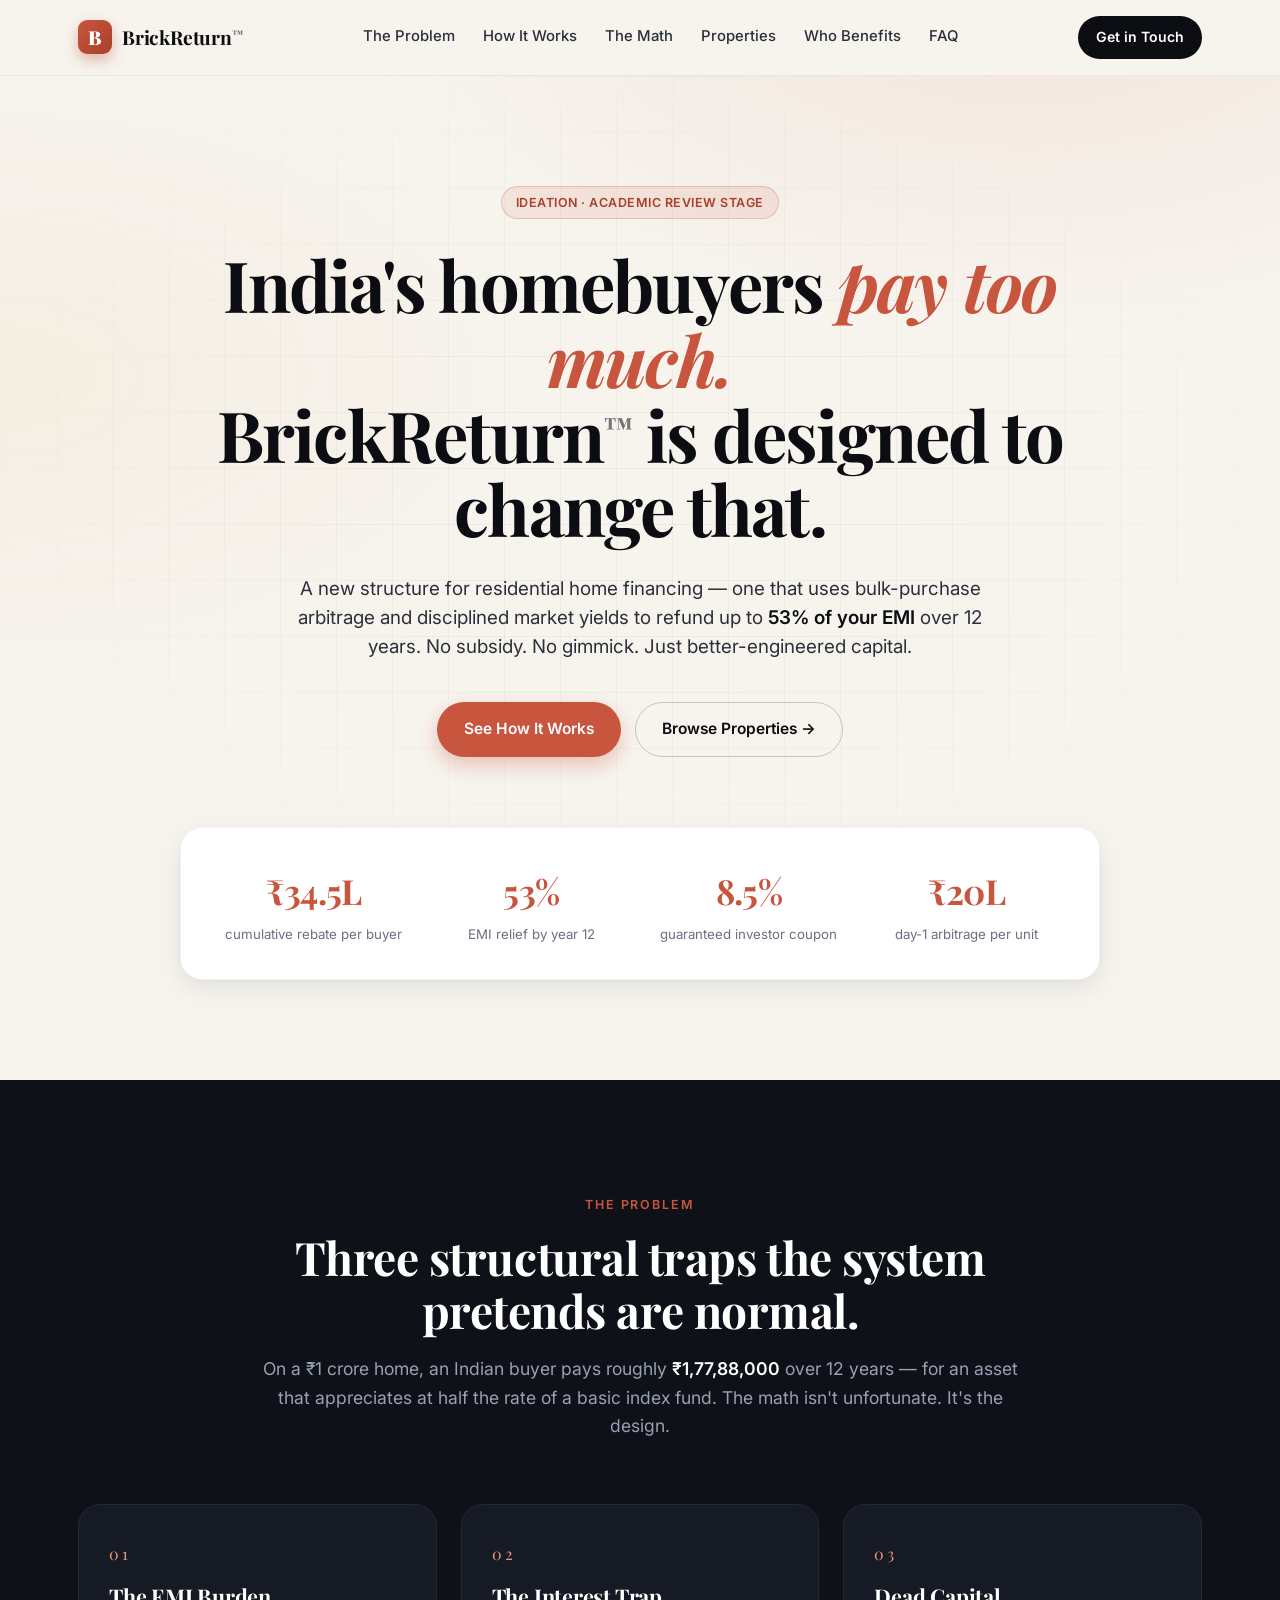
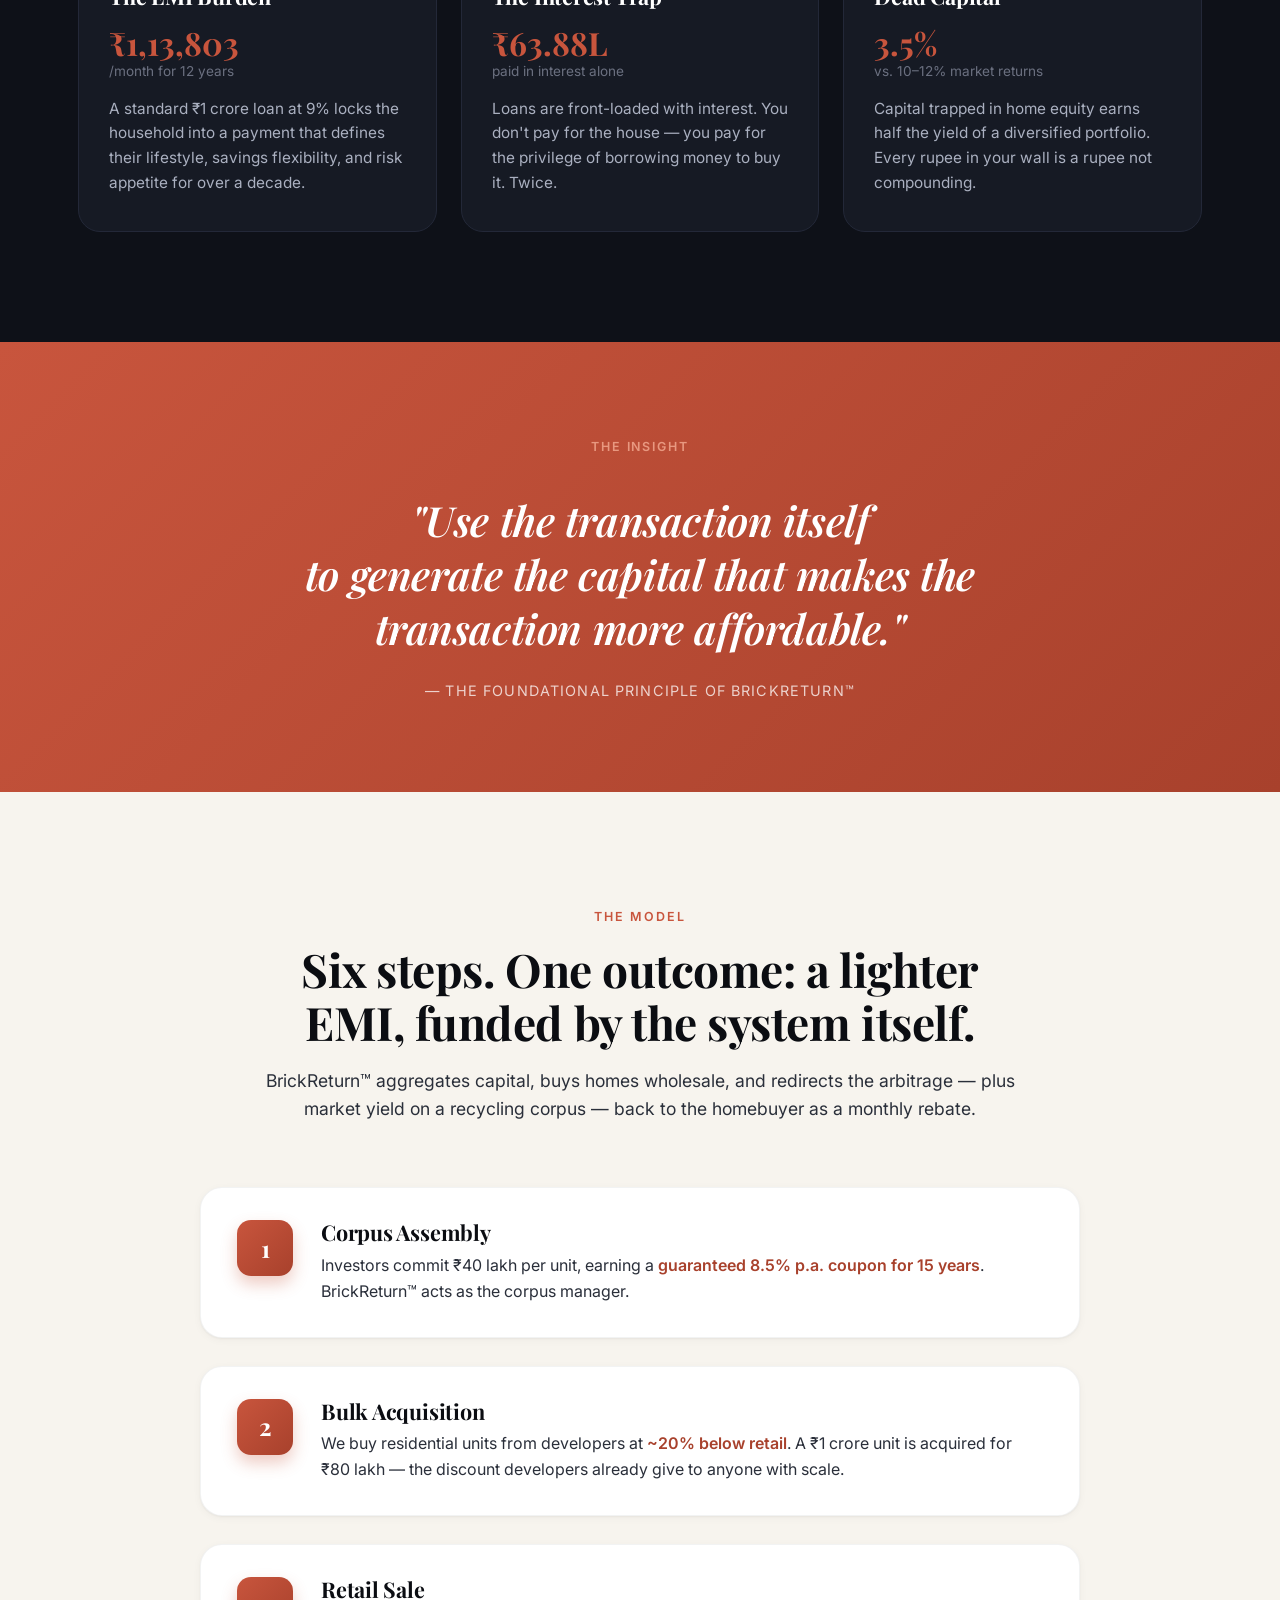
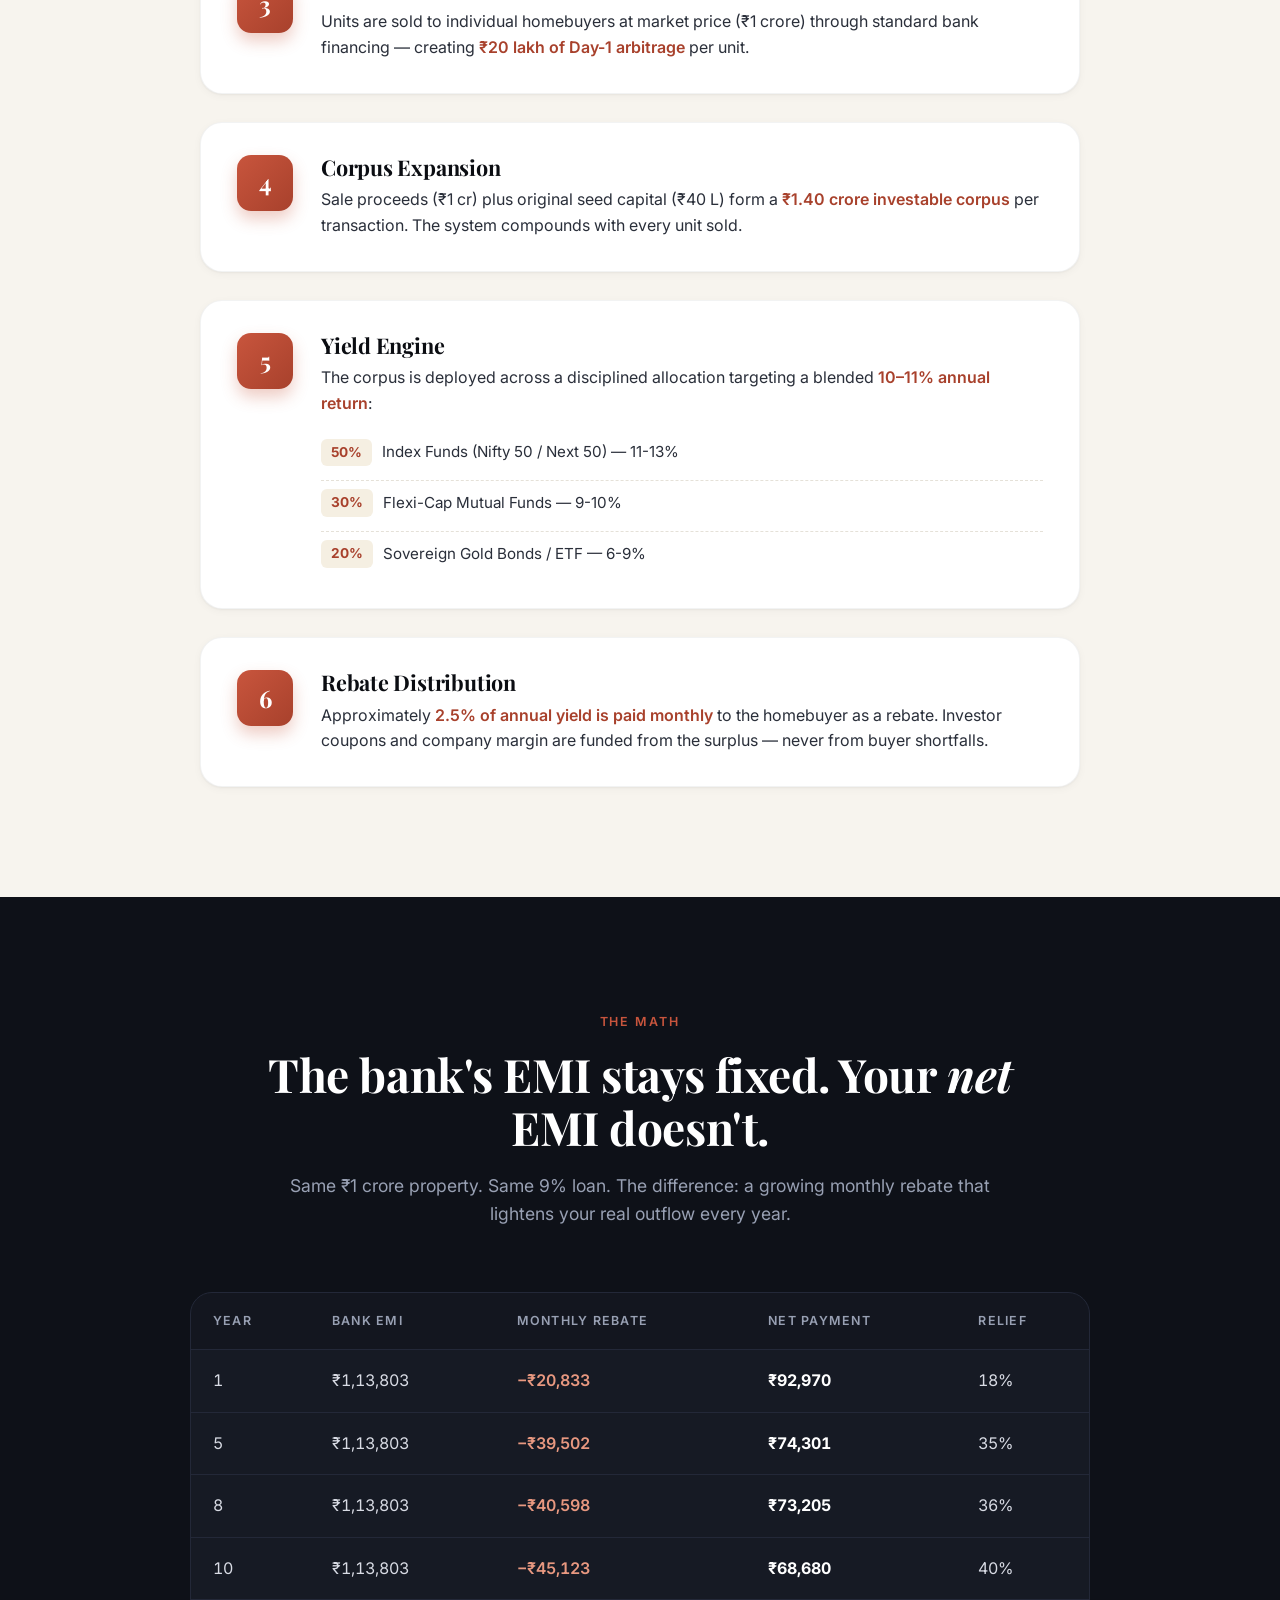
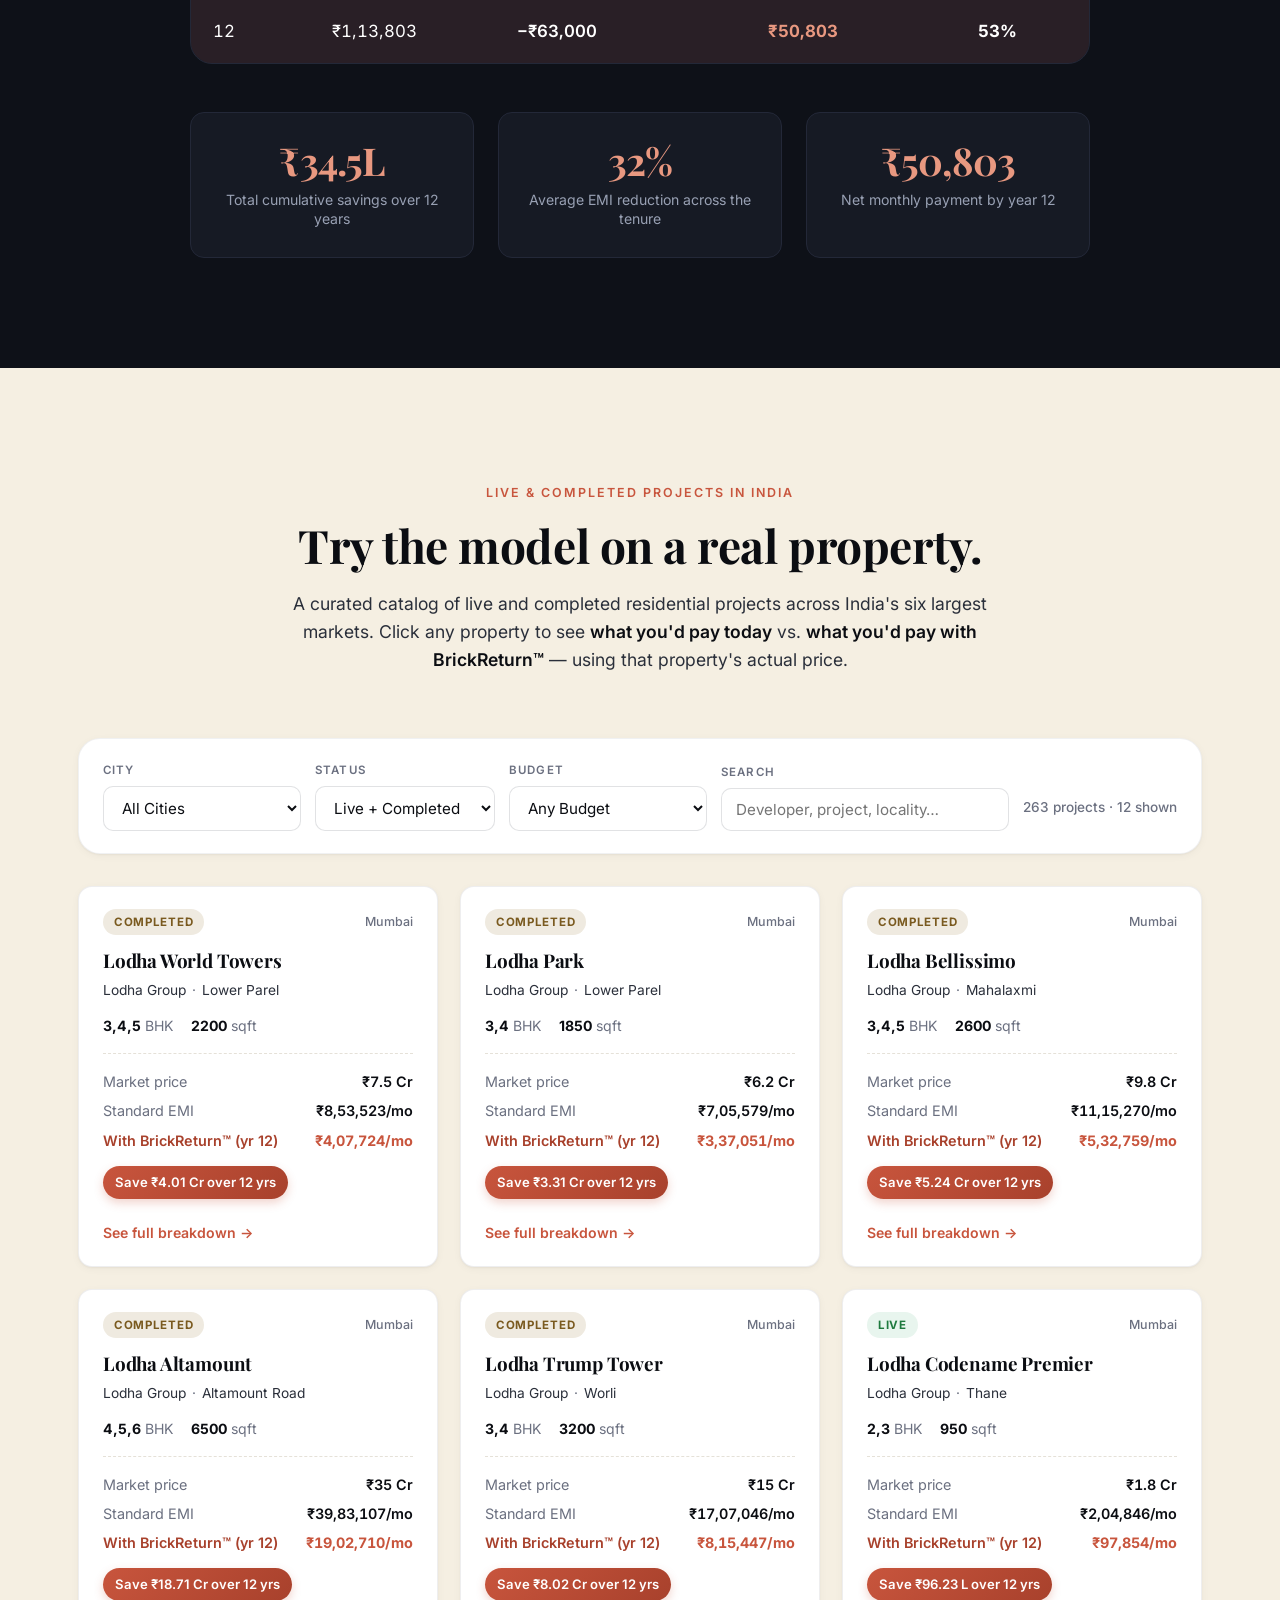
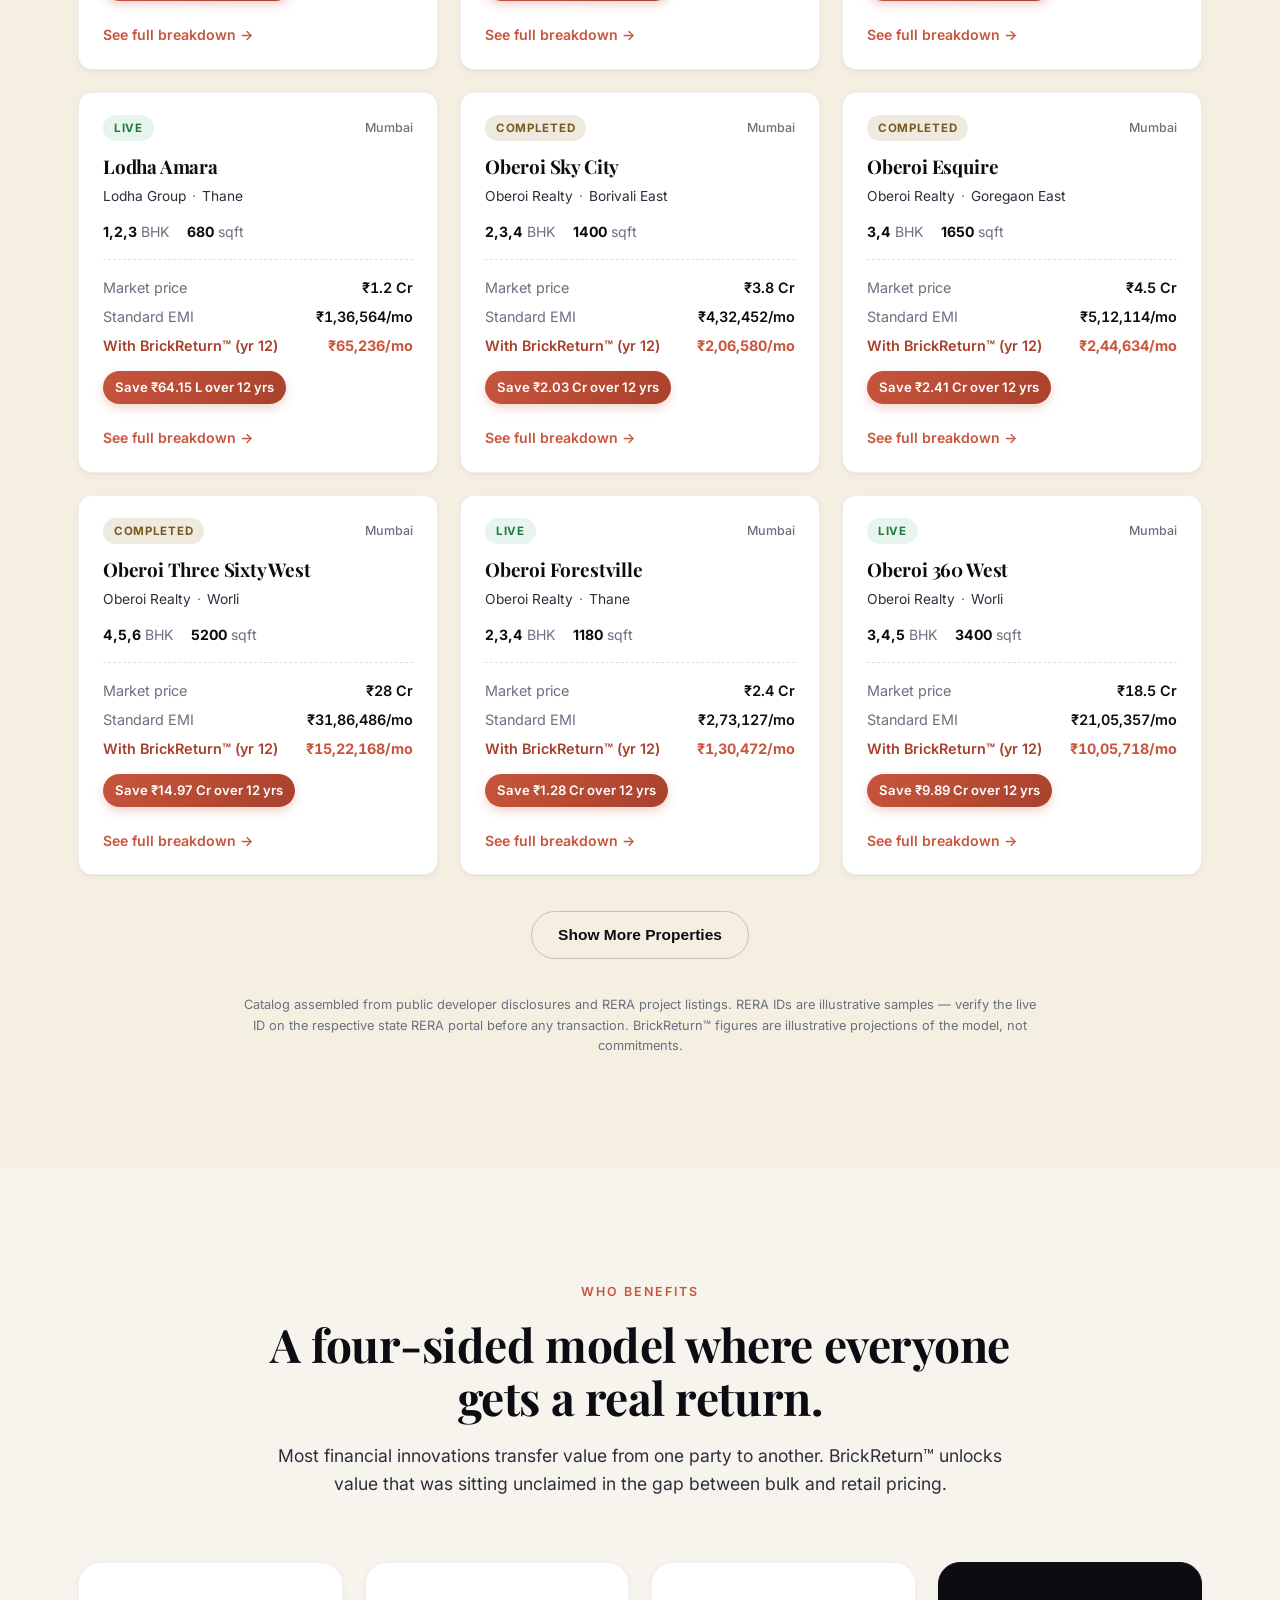
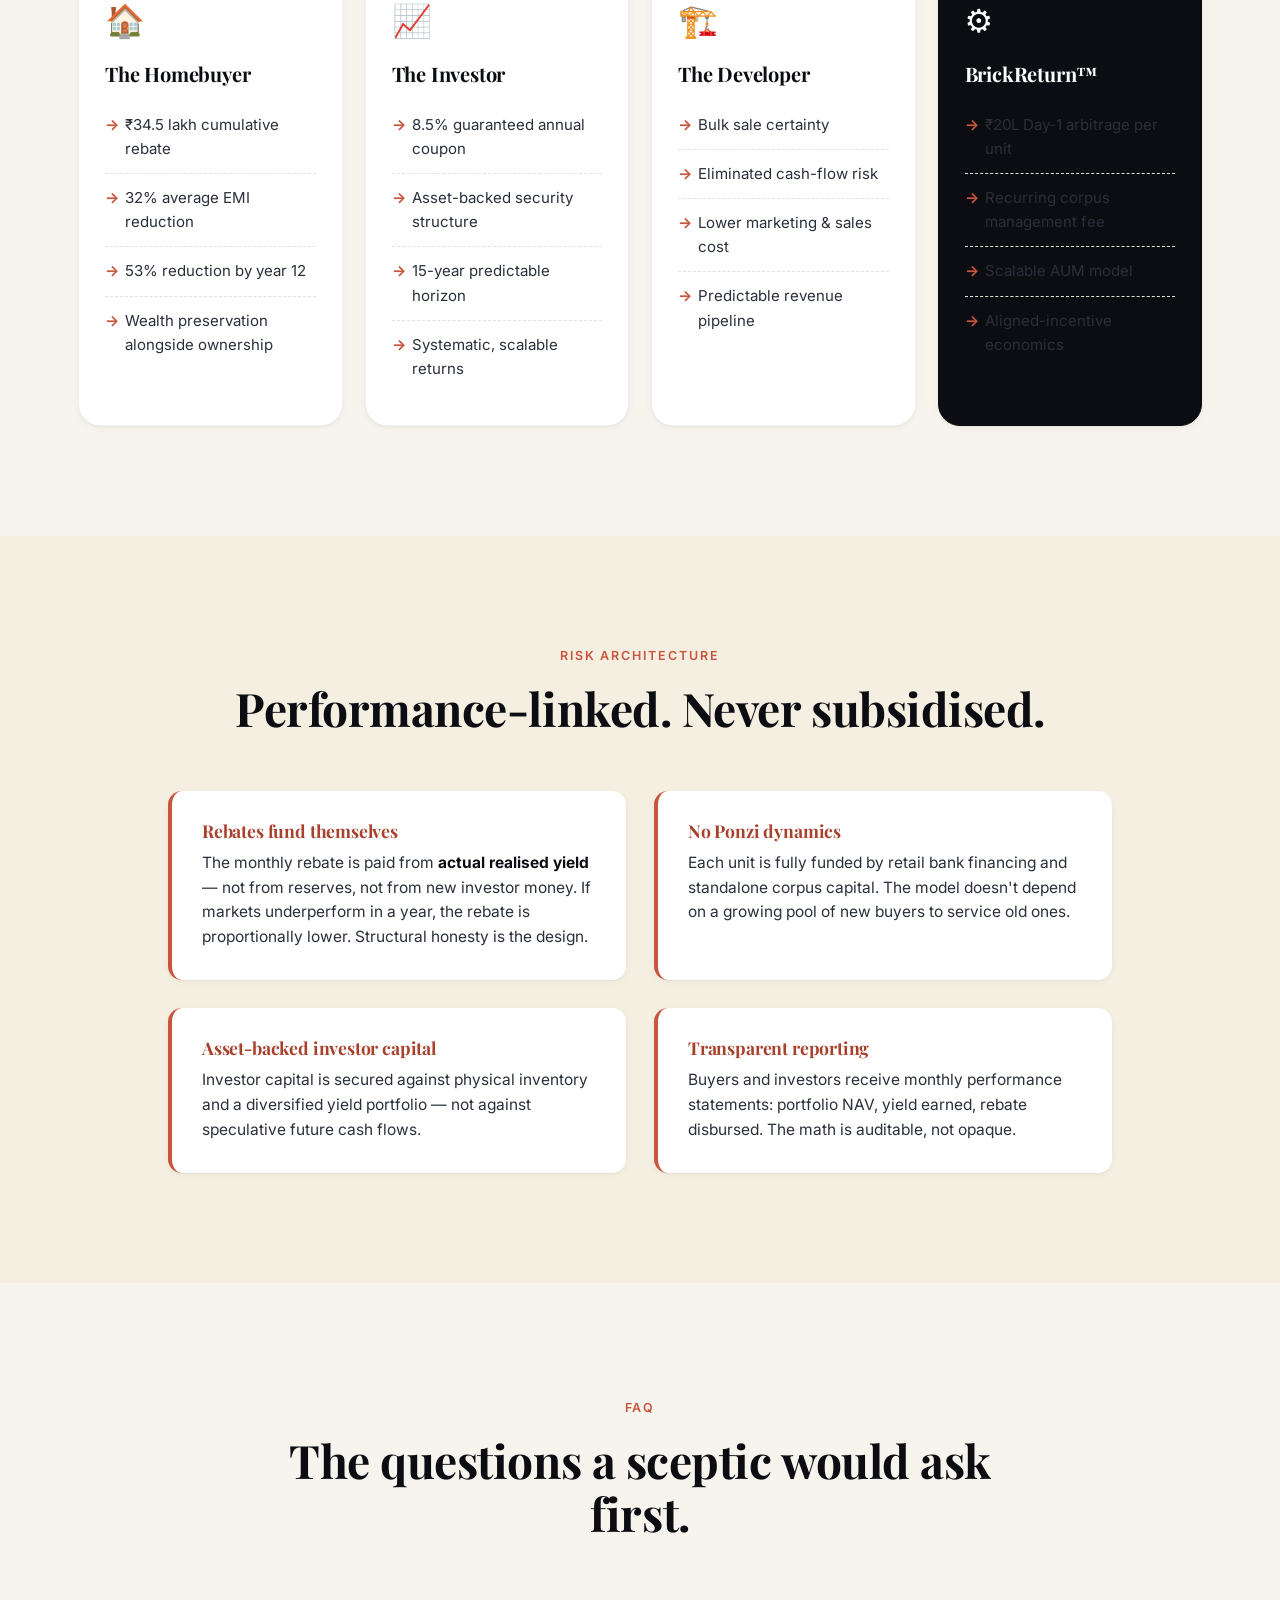
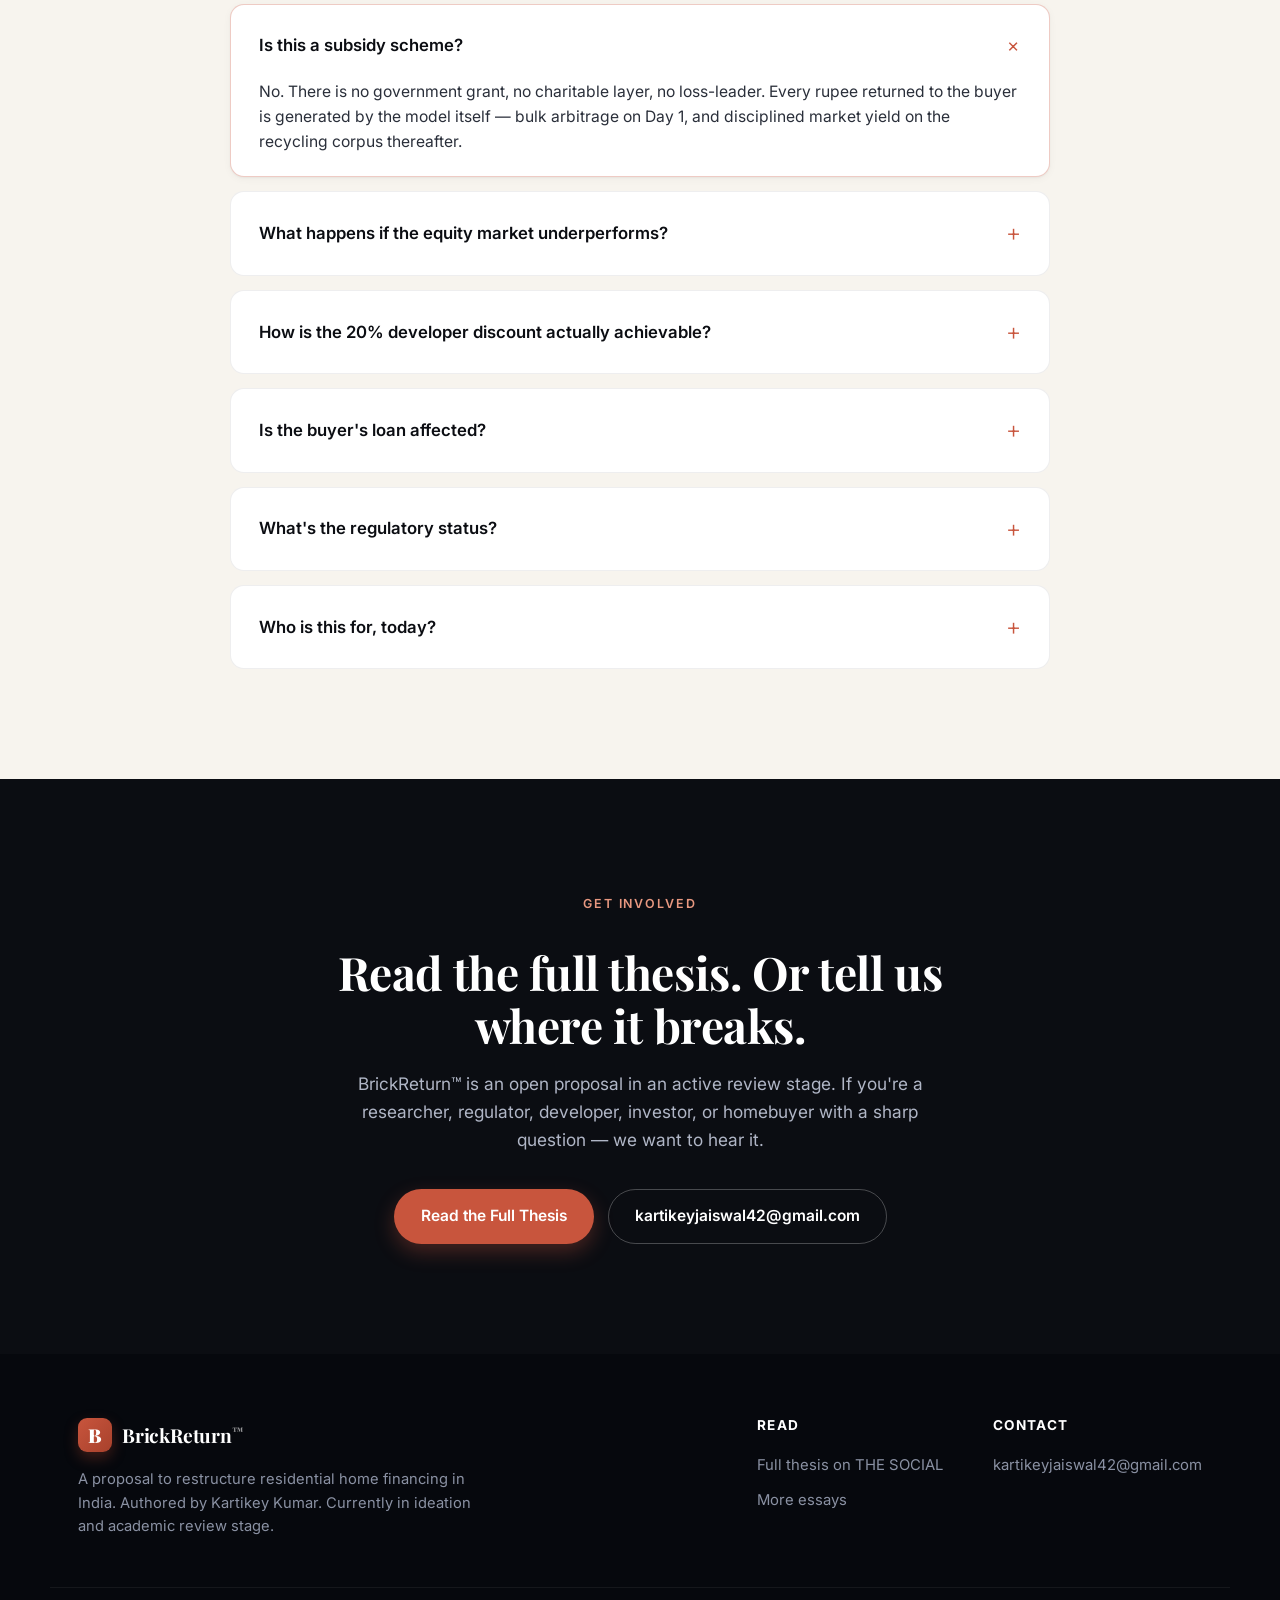
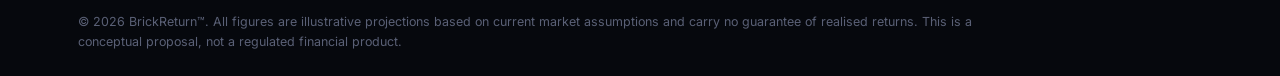
==== index.html @ 29ba5654 "Initial commit" ====
<!DOCTYPE html>
<html lang="en">
<head>
<meta charset="UTF-8" />
<meta name="viewport" content="width=device-width, initial-scale=1.0" />
<title>BrickReturn™ — India's Homebuyers Pay Too Much. We're Changing That.</title>
<meta name="description" content="BrickReturn™ uses bulk-purchase arbitrage and market-yield rebates to cut homebuyer EMIs by up to 53% over 12 years — without subsidies." />
<link rel="preconnect" href="https://fonts.googleapis.com" />
<link rel="preconnect" href="https://fonts.gstatic.com" crossorigin />
<link href="https://fonts.googleapis.com/css2?family=Playfair+Display:wght@500;600;700;900&family=Inter:wght@300;400;500;600;700&display=swap" rel="stylesheet" />
<link rel="stylesheet" href="style.css" />
</head>
<body>

<!-- ============ NAV ============ -->
<header class="nav">
  <div class="nav-inner">
    <a href="#top" class="logo">
      <span class="logo-mark">B</span>
      <span class="logo-text">BrickReturn<sup>™</sup></span>
    </a>
    <nav class="nav-links">
      <a href="#problem">The Problem</a>
      <a href="how-it-works.html">How It Works</a>
      <a href="#math">The Math</a>
      <a href="#properties">Properties</a>
      <a href="#stakeholders">Who Benefits</a>
      <a href="#faq">FAQ</a>
    </nav>
    <a href="#contact" class="nav-cta">Get in Touch</a>
  </div>
</header>

<!-- ============ HERO ============ -->
<section id="top" class="hero">
  <div class="hero-bg-grid"></div>
  <div class="container hero-inner">
    <div class="badge">Ideation &middot; Academic Review Stage</div>
    <h1 class="hero-title">
      India's homebuyers <span class="accent">pay too much.</span><br />
      BrickReturn<sup>™</sup> is designed to change that.
    </h1>
    <p class="hero-sub">
      A new structure for residential home financing — one that uses bulk-purchase arbitrage and disciplined market yields to refund up to <strong>53% of your EMI</strong> over 12 years. No subsidy. No gimmick. Just better-engineered capital.
    </p>
    <div class="hero-cta-row">
      <a href="#model" class="btn btn-primary">See How It Works</a>
      <a href="#properties" class="btn btn-ghost">Browse Properties →</a>
    </div>

    <div class="hero-stats">
      <div class="stat">
        <div class="stat-num">₹34.5L</div>
        <div class="stat-label">cumulative rebate per buyer</div>
      </div>
      <div class="stat">
        <div class="stat-num">53%</div>
        <div class="stat-label">EMI relief by year 12</div>
      </div>
      <div class="stat">
        <div class="stat-num">8.5%</div>
        <div class="stat-label">guaranteed investor coupon</div>
      </div>
      <div class="stat">
        <div class="stat-num">₹20L</div>
        <div class="stat-label">day-1 arbitrage per unit</div>
      </div>
    </div>
  </div>
</section>

<!-- ============ PROBLEM ============ -->
<section id="problem" class="section section-dark">
  <div class="container">
    <div class="section-head">
      <span class="eyebrow">The Problem</span>
      <h2>Three structural traps the system pretends are normal.</h2>
      <p class="section-lede">On a ₹1 crore home, an Indian buyer pays roughly <strong>₹1,77,88,000</strong> over 12 years — for an asset that appreciates at half the rate of a basic index fund. The math isn't unfortunate. It's the design.</p>
    </div>

    <div class="problem-grid">
      <article class="problem-card">
        <div class="problem-num">01</div>
        <h3>The EMI Burden</h3>
        <p class="problem-stat">₹1,13,803<span>/month for 12 years</span></p>
        <p>A standard ₹1 crore loan at 9% locks the household into a payment that defines their lifestyle, savings flexibility, and risk appetite for over a decade.</p>
      </article>

      <article class="problem-card">
        <div class="problem-num">02</div>
        <h3>The Interest Trap</h3>
        <p class="problem-stat">₹63.88L<span>paid in interest alone</span></p>
        <p>Loans are front-loaded with interest. You don't pay for the house — you pay for the privilege of borrowing money to buy it. Twice.</p>
      </article>

      <article class="problem-card">
        <div class="problem-num">03</div>
        <h3>Dead Capital</h3>
        <p class="problem-stat">3.5%<span>vs. 10–12% market returns</span></p>
        <p>Capital trapped in home equity earns half the yield of a diversified portfolio. Every rupee in your wall is a rupee not compounding.</p>
      </article>
    </div>
  </div>
</section>

<!-- ============ THE INSIGHT ============ -->
<section class="section section-insight">
  <div class="container insight-inner">
    <span class="eyebrow eyebrow-light">The Insight</span>
    <h2 class="insight-quote">
      "Use the transaction itself <br/>to generate the capital that makes the transaction more affordable."
    </h2>
    <p class="insight-attribution">— The foundational principle of BrickReturn™</p>
  </div>
</section>

<!-- ============ MODEL ============ -->
<section id="model" class="section">
  <div class="container">
    <div class="section-head">
      <span class="eyebrow">The Model</span>
      <h2>Six steps. One outcome: a lighter EMI, funded by the system itself.</h2>
      <p class="section-lede">BrickReturn™ aggregates capital, buys homes wholesale, and redirects the arbitrage — plus market yield on a recycling corpus — back to the homebuyer as a monthly rebate.</p>
    </div>

    <ol class="steps">
      <li class="step">
        <div class="step-num">1</div>
        <div class="step-body">
          <h3>Corpus Assembly</h3>
          <p>Investors commit ₹40 lakh per unit, earning a <strong>guaranteed 8.5% p.a. coupon for 15 years</strong>. BrickReturn™ acts as the corpus manager.</p>
        </div>
      </li>
      <li class="step">
        <div class="step-num">2</div>
        <div class="step-body">
          <h3>Bulk Acquisition</h3>
          <p>We buy residential units from developers at <strong>~20% below retail</strong>. A ₹1 crore unit is acquired for ₹80 lakh — the discount developers already give to anyone with scale.</p>
        </div>
      </li>
      <li class="step">
        <div class="step-num">3</div>
        <div class="step-body">
          <h3>Retail Sale</h3>
          <p>Units are sold to individual homebuyers at market price (₹1 crore) through standard bank financing — creating <strong>₹20 lakh of Day-1 arbitrage</strong> per unit.</p>
        </div>
      </li>
      <li class="step">
        <div class="step-num">4</div>
        <div class="step-body">
          <h3>Corpus Expansion</h3>
          <p>Sale proceeds (₹1 cr) plus original seed capital (₹40 L) form a <strong>₹1.40 crore investable corpus</strong> per transaction. The system compounds with every unit sold.</p>
        </div>
      </li>
      <li class="step">
        <div class="step-num">5</div>
        <div class="step-body">
          <h3>Yield Engine</h3>
          <p>The corpus is deployed across a disciplined allocation targeting a blended <strong>10–11% annual return</strong>:</p>
          <ul class="allocation-list">
            <li><span>50%</span> Index Funds (Nifty 50 / Next 50) — 11-13%</li>
            <li><span>30%</span> Flexi-Cap Mutual Funds — 9-10%</li>
            <li><span>20%</span> Sovereign Gold Bonds / ETF — 6-9%</li>
          </ul>
        </div>
      </li>
      <li class="step">
        <div class="step-num">6</div>
        <div class="step-body">
          <h3>Rebate Distribution</h3>
          <p>Approximately <strong>2.5% of annual yield is paid monthly</strong> to the homebuyer as a rebate. Investor coupons and company margin are funded from the surplus — never from buyer shortfalls.</p>
        </div>
      </li>
    </ol>
  </div>
</section>

<!-- ============ MATH / EMI TABLE ============ -->
<section id="math" class="section section-dark">
  <div class="container">
    <div class="section-head">
      <span class="eyebrow">The Math</span>
      <h2>The bank's EMI stays fixed. Your <em>net</em> EMI doesn't.</h2>
      <p class="section-lede">Same ₹1 crore property. Same 9% loan. The difference: a growing monthly rebate that lightens your real outflow every year.</p>
    </div>

    <div class="emi-table-wrap">
      <table class="emi-table">
        <thead>
          <tr>
            <th>Year</th>
            <th>Bank EMI</th>
            <th>Monthly Rebate</th>
            <th>Net Payment</th>
            <th>Relief</th>
          </tr>
        </thead>
        <tbody>
          <tr><td>1</td><td>₹1,13,803</td><td class="rebate">−₹20,833</td><td class="net">₹92,970</td><td>18%</td></tr>
          <tr><td>5</td><td>₹1,13,803</td><td class="rebate">−₹39,502</td><td class="net">₹74,301</td><td>35%</td></tr>
          <tr><td>8</td><td>₹1,13,803</td><td class="rebate">−₹40,598</td><td class="net">₹73,205</td><td>36%</td></tr>
          <tr><td>10</td><td>₹1,13,803</td><td class="rebate">−₹45,123</td><td class="net">₹68,680</td><td>40%</td></tr>
          <tr class="highlight"><td>12</td><td>₹1,13,803</td><td class="rebate">−₹63,000</td><td class="net">₹50,803</td><td><strong>53%</strong></td></tr>
        </tbody>
      </table>
    </div>

    <div class="math-callouts">
      <div class="callout">
        <div class="callout-num">₹34.5L</div>
        <div class="callout-label">Total cumulative savings over 12 years</div>
      </div>
      <div class="callout">
        <div class="callout-num">32%</div>
        <div class="callout-label">Average EMI reduction across the tenure</div>
      </div>
      <div class="callout">
        <div class="callout-num">₹50,803</div>
        <div class="callout-label">Net monthly payment by year 12</div>
      </div>
    </div>
  </div>
</section>

<!-- ============ PROPERTIES (LIVE + COMPLETED) ============ -->
<section id="properties" class="section section-properties">
  <div class="container">
    <div class="section-head">
      <span class="eyebrow">Live & Completed Projects in India</span>
      <h2>Try the model on a real property.</h2>
      <p class="section-lede">A curated catalog of live and completed residential projects across India's six largest markets. Click any property to see <strong>what you'd pay today</strong> vs. <strong>what you'd pay with BrickReturn™</strong> — using that property's actual price.</p>
    </div>

    <!-- Filter bar -->
    <div class="prop-filters">
      <div class="filter-group">
        <label>City</label>
        <select id="filter-city">
          <option value="">All Cities</option>
          <option>Mumbai</option>
          <option>Delhi NCR</option>
          <option>Bangalore</option>
          <option>Pune</option>
          <option>Hyderabad</option>
          <option>Chennai</option>
          <option>Kolkata</option>
          <option>Ahmedabad</option>
          <option>Jaipur</option>
          <option>Lucknow</option>
          <option>Kochi</option>
          <option>Chandigarh</option>
          <option>Goa</option>
          <option>Visakhapatnam</option>
          <option>Indore</option>
          <option>Bhubaneswar</option>
          <option>Coimbatore</option>
          <option>Nagpur</option>
        </select>
      </div>
      <div class="filter-group">
        <label>Status</label>
        <select id="filter-status">
          <option value="">Live + Completed</option>
          <option>Live</option>
          <option>Completed</option>
        </select>
      </div>
      <div class="filter-group">
        <label>Budget</label>
        <select id="filter-budget">
          <option value="">Any Budget</option>
          <option value="0-1">Under ₹1 Cr</option>
          <option value="1-2">₹1 – 2 Cr</option>
          <option value="2-5">₹2 – 5 Cr</option>
          <option value="5-100">₹5 Cr+</option>
        </select>
      </div>
      <div class="filter-group filter-group-search">
        <label>Search</label>
        <input type="text" id="filter-search" placeholder="Developer, project, locality…" />
      </div>
      <div class="filter-meta">
        <span id="prop-count">Loading…</span>
      </div>
    </div>

    <!-- Grid populated by JS -->
    <div id="prop-grid" class="prop-grid"></div>

    <!-- Empty state -->
    <div id="prop-empty" class="prop-empty" style="display:none;">
      <p>No projects match your filters. Try widening the criteria.</p>
    </div>

    <!-- Load more -->
    <div class="prop-loadmore-wrap">
      <button id="prop-loadmore" class="btn btn-ghost" style="display:none;">Show More Properties</button>
    </div>

    <p class="prop-note">
      Catalog assembled from public developer disclosures and RERA project listings. RERA IDs are illustrative samples — verify the live ID on the respective state RERA portal before any transaction. BrickReturn™ figures are illustrative projections of the model, not commitments.
    </p>
  </div>
</section>

<!-- ============ STAKEHOLDERS ============ -->
<section id="stakeholders" class="section">
  <div class="container">
    <div class="section-head">
      <span class="eyebrow">Who Benefits</span>
      <h2>A four-sided model where everyone gets a real return.</h2>
      <p class="section-lede">Most financial innovations transfer value from one party to another. BrickReturn™ unlocks value that was sitting unclaimed in the gap between bulk and retail pricing.</p>
    </div>

    <div class="stake-grid">
      <article class="stake-card">
        <div class="stake-icon">🏠</div>
        <h3>The Homebuyer</h3>
        <ul>
          <li>₹34.5 lakh cumulative rebate</li>
          <li>32% average EMI reduction</li>
          <li>53% reduction by year 12</li>
          <li>Wealth preservation alongside ownership</li>
        </ul>
      </article>

      <article class="stake-card">
        <div class="stake-icon">📈</div>
        <h3>The Investor</h3>
        <ul>
          <li>8.5% guaranteed annual coupon</li>
          <li>Asset-backed security structure</li>
          <li>15-year predictable horizon</li>
          <li>Systematic, scalable returns</li>
        </ul>
      </article>

      <article class="stake-card">
        <div class="stake-icon">🏗️</div>
        <h3>The Developer</h3>
        <ul>
          <li>Bulk sale certainty</li>
          <li>Eliminated cash-flow risk</li>
          <li>Lower marketing & sales cost</li>
          <li>Predictable revenue pipeline</li>
        </ul>
      </article>

      <article class="stake-card stake-card-featured">
        <div class="stake-icon">⚙️</div>
        <h3>BrickReturn™</h3>
        <ul>
          <li>₹20L Day-1 arbitrage per unit</li>
          <li>Recurring corpus management fee</li>
          <li>Scalable AUM model</li>
          <li>Aligned-incentive economics</li>
        </ul>
      </article>
    </div>
  </div>
</section>

<!-- ============ RISK / SAFETY ============ -->
<section class="section section-safety">
  <div class="container safety-inner">
    <span class="eyebrow">Risk Architecture</span>
    <h2>Performance-linked. Never subsidised.</h2>
    <div class="safety-grid">
      <div class="safety-item">
        <h4>Rebates fund themselves</h4>
        <p>The monthly rebate is paid from <strong>actual realised yield</strong> — not from reserves, not from new investor money. If markets underperform in a year, the rebate is proportionally lower. Structural honesty is the design.</p>
      </div>
      <div class="safety-item">
        <h4>No Ponzi dynamics</h4>
        <p>Each unit is fully funded by retail bank financing and standalone corpus capital. The model doesn't depend on a growing pool of new buyers to service old ones.</p>
      </div>
      <div class="safety-item">
        <h4>Asset-backed investor capital</h4>
        <p>Investor capital is secured against physical inventory and a diversified yield portfolio — not against speculative future cash flows.</p>
      </div>
      <div class="safety-item">
        <h4>Transparent reporting</h4>
        <p>Buyers and investors receive monthly performance statements: portfolio NAV, yield earned, rebate disbursed. The math is auditable, not opaque.</p>
      </div>
    </div>
  </div>
</section>

<!-- ============ FAQ ============ -->
<section id="faq" class="section">
  <div class="container">
    <div class="section-head">
      <span class="eyebrow">FAQ</span>
      <h2>The questions a sceptic would ask first.</h2>
    </div>

    <div class="faq-list">
      <details class="faq-item" open>
        <summary>Is this a subsidy scheme?</summary>
        <p>No. There is no government grant, no charitable layer, no loss-leader. Every rupee returned to the buyer is generated by the model itself — bulk arbitrage on Day 1, and disciplined market yield on the recycling corpus thereafter.</p>
      </details>
      <details class="faq-item">
        <summary>What happens if the equity market underperforms?</summary>
        <p>Rebates are explicitly performance-linked. In a down year, the rebate is proportionally smaller. The company never borrows from reserves to maintain a payout. This is the single most important design choice in the model.</p>
      </details>
      <details class="faq-item">
        <summary>How is the 20% developer discount actually achievable?</summary>
        <p>Developers already routinely offer 15–25% discounts on bulk purchases of 20+ units — it eliminates marketing cost, accelerates inventory clearance, and de-risks cash flow. Individual buyers can't access this; an aggregator can.</p>
      </details>
      <details class="faq-item">
        <summary>Is the buyer's loan affected?</summary>
        <p>No. The buyer takes a standard home loan from a standard bank at the standard rate. The EMI to the bank is exactly what it would be without BrickReturn™. The rebate is a separate monthly credit, paid from corpus yield.</p>
      </details>
      <details class="faq-item">
        <summary>What's the regulatory status?</summary>
        <p>The model is currently in ideation and academic review. Legal viability under RERA and SEBI frameworks has not been formally assessed. This is a conceptual proposal — built to invite scrutiny, not bypass it.</p>
      </details>
      <details class="faq-item">
        <summary>Who is this for, today?</summary>
        <p>Today: policymakers, academic reviewers, real-estate-finance researchers, and impact-investment groups interested in structural reform of residential financing in India. Tomorrow: the urban middle-class homebuyer.</p>
      </details>
    </div>
  </div>
</section>

<!-- ============ CONTACT / CTA ============ -->
<section id="contact" class="section section-cta">
  <div class="container cta-inner">
    <span class="eyebrow eyebrow-light">Get Involved</span>
    <h2>Read the full thesis. Or tell us where it breaks.</h2>
    <p>BrickReturn™ is an open proposal in an active review stage. If you're a researcher, regulator, developer, investor, or homebuyer with a sharp question — we want to hear it.</p>
    <div class="cta-buttons">
      <a href="https://socialresults.blogspot.com/2026/05/indias-homebuyers-pay-too-much.html" target="_blank" rel="noopener" class="btn btn-primary">Read the Full Thesis</a>
      <a href="mailto:kartikeyjaiswal42@gmail.com" class="btn btn-ghost">kartikeyjaiswal42@gmail.com</a>
    </div>
  </div>
</section>

<!-- ============ FOOTER ============ -->
<footer class="footer">
  <div class="container footer-inner">
    <div class="footer-left">
      <div class="logo">
        <span class="logo-mark">B</span>
        <span class="logo-text">BrickReturn<sup>™</sup></span>
      </div>
      <p>A proposal to restructure residential home financing in India. Authored by Kartikey Kumar. Currently in ideation and academic review stage.</p>
    </div>
    <div class="footer-right">
      <div class="footer-col">
        <h5>Read</h5>
        <a href="https://socialresults.blogspot.com/2026/05/indias-homebuyers-pay-too-much.html" target="_blank" rel="noopener">Full thesis on THE SOCIAL</a>
        <a href="https://socialresults.blogspot.com" target="_blank" rel="noopener">More essays</a>
      </div>
      <div class="footer-col">
        <h5>Contact</h5>
        <a href="mailto:kartikeyjaiswal42@gmail.com">kartikeyjaiswal42@gmail.com</a>
      </div>
    </div>
  </div>
  <div class="footer-bottom">
    <div class="container">
      <p>&copy; 2026 BrickReturn™. All figures are illustrative projections based on current market assumptions and carry no guarantee of realised returns. This is a conceptual proposal, not a regulated financial product.</p>
    </div>
  </div>
</footer>

<script src="script.js"></script>
</body>
</html>
---- style.css ----
/* ========================================================
   BrickReturn™ — premium financial-product landing page
   Palette: deep slate + warm terracotta-brick accent + cream
   ======================================================== */

:root {
  --bg: #0e1118;
  --bg-elev: #161a24;
  --bg-soft: #f7f4ee;
  --ink: #0b0d12;
  --ink-soft: #2a2f3a;
  --muted: #6b7080;
  --line: #e5e1d8;
  --line-dark: #232838;

  --brick: #c8553d;
  --brick-deep: #a8412c;
  --brick-soft: #e89880;
  --gold: #d4a24c;
  --cream: #f5efe2;

  --radius: 14px;
  --radius-lg: 22px;
  --shadow-sm: 0 1px 2px rgba(0,0,0,.04), 0 2px 8px rgba(0,0,0,.04);
  --shadow-md: 0 8px 24px rgba(15,20,35,.08), 0 2px 4px rgba(15,20,35,.04);
  --shadow-lg: 0 30px 60px rgba(15,20,35,.18);

  --max: 1180px;
}

/* ---------- Reset ---------- */
* { box-sizing: border-box; margin: 0; padding: 0; }
html { scroll-behavior: smooth; }
body {
  font-family: 'Inter', system-ui, -apple-system, sans-serif;
  font-weight: 400;
  font-size: 17px;
  line-height: 1.6;
  color: var(--ink);
  background: var(--bg-soft);
  -webkit-font-smoothing: antialiased;
  text-rendering: optimizeLegibility;
}
img, svg { display: block; max-width: 100%; }
a { color: inherit; text-decoration: none; }
ul, ol { list-style: none; }

h1, h2, h3, h4, h5 {
  font-family: 'Playfair Display', serif;
  font-weight: 700;
  line-height: 1.15;
  letter-spacing: -0.01em;
  color: var(--ink);
}
h2 { font-size: clamp(2rem, 3.6vw, 2.9rem); }
h3 { font-size: 1.35rem; }
h4 { font-size: 1.1rem; }

.container { max-width: var(--max); margin: 0 auto; padding: 0 28px; }

/* ---------- Nav ---------- */
.nav {
  position: sticky;
  top: 0;
  z-index: 100;
  background: rgba(247, 244, 238, 0.85);
  backdrop-filter: saturate(150%) blur(14px);
  -webkit-backdrop-filter: saturate(150%) blur(14px);
  border-bottom: 1px solid rgba(15,20,35,.06);
}
.nav-inner {
  max-width: var(--max);
  margin: 0 auto;
  padding: 16px 28px;
  display: flex;
  align-items: center;
  justify-content: space-between;
  gap: 32px;
}
.logo { display: flex; align-items: center; gap: 10px; }
.logo-mark {
  width: 34px; height: 34px;
  border-radius: 9px;
  background: linear-gradient(135deg, var(--brick), var(--brick-deep));
  color: #fff;
  font-family: 'Playfair Display', serif;
  font-weight: 900;
  font-size: 1.2rem;
  display: grid;
  place-items: center;
  box-shadow: 0 6px 14px rgba(168,65,44,.35);
}
.logo-text {
  font-family: 'Playfair Display', serif;
  font-weight: 700;
  font-size: 1.2rem;
  letter-spacing: -0.01em;
}
.logo-text sup { font-size: 0.55em; opacity: .6; }

.nav-links { display: flex; gap: 28px; }
.nav-links a {
  font-size: 0.93rem;
  font-weight: 500;
  color: var(--ink-soft);
  transition: color .2s;
}
.nav-links a:hover { color: var(--brick); }

.nav-cta {
  background: var(--ink);
  color: #fff !important;
  padding: 10px 18px;
  border-radius: 999px;
  font-size: 0.88rem;
  font-weight: 600;
  transition: background .2s, transform .2s;
}
.nav-cta:hover { background: var(--brick); transform: translateY(-1px); }

@media (max-width: 820px) {
  .nav-links { display: none; }
}

/* ---------- Buttons ---------- */
.btn {
  display: inline-flex;
  align-items: center;
  gap: 8px;
  padding: 14px 26px;
  border-radius: 999px;
  font-weight: 600;
  font-size: 0.97rem;
  transition: all .25s ease;
  border: 1.5px solid transparent;
  cursor: pointer;
}
.btn-primary {
  background: var(--brick);
  color: #fff;
  box-shadow: 0 8px 20px rgba(200,85,61,.32);
}
.btn-primary:hover {
  background: var(--brick-deep);
  transform: translateY(-2px);
  box-shadow: 0 14px 28px rgba(200,85,61,.4);
}
.btn-ghost {
  background: transparent;
  color: var(--ink);
  border-color: rgba(11,13,18,.2);
}
.btn-ghost:hover {
  background: var(--ink);
  color: #fff;
  border-color: var(--ink);
}

/* ---------- Hero ---------- */
.hero {
  position: relative;
  padding: 110px 0 100px;
  background:
    radial-gradient(1100px 600px at 80% -10%, rgba(200,85,61,.10), transparent 60%),
    radial-gradient(900px 500px at 0% 30%, rgba(212,162,76,.08), transparent 60%),
    var(--bg-soft);
  overflow: hidden;
}
.hero-bg-grid {
  position: absolute; inset: 0;
  background-image:
    linear-gradient(rgba(11,13,18,.04) 1px, transparent 1px),
    linear-gradient(90deg, rgba(11,13,18,.04) 1px, transparent 1px);
  background-size: 56px 56px;
  mask-image: radial-gradient(ellipse 70% 60% at 50% 40%, #000 30%, transparent 80%);
  pointer-events: none;
}
.hero-inner { position: relative; text-align: center; }

.badge {
  display: inline-block;
  padding: 6px 14px;
  background: rgba(200,85,61,.10);
  color: var(--brick-deep);
  border: 1px solid rgba(200,85,61,.25);
  border-radius: 999px;
  font-size: 0.78rem;
  font-weight: 600;
  letter-spacing: 0.04em;
  text-transform: uppercase;
  margin-bottom: 28px;
}

.hero-title {
  font-size: clamp(2.4rem, 5.5vw, 4.4rem);
  line-height: 1.06;
  letter-spacing: -0.025em;
  max-width: 980px;
  margin: 0 auto 28px;
}
.hero-title sup { font-size: 0.4em; opacity: .55; }
.accent {
  color: var(--brick);
  font-style: italic;
}

.hero-sub {
  font-size: 1.18rem;
  color: var(--ink-soft);
  max-width: 720px;
  margin: 0 auto 40px;
  line-height: 1.55;
}
.hero-sub strong { color: var(--ink); font-weight: 600; }

.hero-cta-row {
  display: flex;
  justify-content: center;
  gap: 14px;
  flex-wrap: wrap;
  margin-bottom: 70px;
}

.hero-stats {
  display: grid;
  grid-template-columns: repeat(4, 1fr);
  gap: 24px;
  max-width: 920px;
  margin: 0 auto;
  padding: 36px;
  background: #fff;
  border-radius: var(--radius-lg);
  box-shadow: var(--shadow-md);
  border: 1px solid rgba(15,20,35,.05);
}
.stat-num {
  font-family: 'Playfair Display', serif;
  font-size: clamp(1.6rem, 2.7vw, 2.2rem);
  font-weight: 700;
  color: var(--brick);
  letter-spacing: -0.02em;
}
.stat-label {
  font-size: 0.83rem;
  color: var(--muted);
  margin-top: 6px;
  line-height: 1.4;
}
@media (max-width: 720px) {
  .hero-stats { grid-template-columns: repeat(2, 1fr); padding: 24px; }
}

/* ---------- Sections ---------- */
.section {
  padding: 110px 0;
}
.section-dark {
  background: var(--bg);
  color: #d8dbe4;
}
.section-dark h1, .section-dark h2, .section-dark h3, .section-dark h4 { color: #fff; }
.section-dark .section-lede { color: #98a0b3; }

.section-head {
  max-width: 760px;
  margin: 0 auto 64px;
  text-align: center;
}
.eyebrow {
  display: inline-block;
  font-size: 0.78rem;
  font-weight: 600;
  letter-spacing: 0.16em;
  text-transform: uppercase;
  color: var(--brick);
  margin-bottom: 16px;
}
.eyebrow-light { color: var(--brick-soft); }
.section-lede {
  font-size: 1.1rem;
  color: var(--ink-soft);
  margin-top: 18px;
  line-height: 1.6;
}
.section-lede strong { color: var(--ink); font-weight: 600; }
.section-dark .section-lede strong { color: #fff; }

/* ---------- Problem ---------- */
.problem-grid {
  display: grid;
  grid-template-columns: repeat(3, 1fr);
  gap: 24px;
}
.problem-card {
  background: var(--bg-elev);
  border: 1px solid var(--line-dark);
  border-radius: var(--radius-lg);
  padding: 36px 30px;
  transition: transform .3s, border-color .3s;
}
.problem-card:hover {
  transform: translateY(-4px);
  border-color: var(--brick);
}
.problem-num {
  font-family: 'Playfair Display', serif;
  font-size: 1rem;
  color: var(--brick-soft);
  letter-spacing: 0.18em;
  margin-bottom: 18px;
}
.problem-card h3 {
  color: #fff;
  margin-bottom: 18px;
}
.problem-stat {
  font-family: 'Playfair Display', serif;
  font-size: 2rem;
  font-weight: 700;
  color: var(--brick);
  line-height: 1;
  margin-bottom: 18px;
}
.problem-stat span {
  display: block;
  font-family: 'Inter', sans-serif;
  font-size: 0.85rem;
  font-weight: 400;
  color: var(--muted);
  margin-top: 6px;
}
.problem-card p:not(.problem-stat) {
  color: #aab0c0;
  font-size: 0.96rem;
  line-height: 1.6;
}
@media (max-width: 820px) {
  .problem-grid { grid-template-columns: 1fr; }
}

/* ---------- Insight quote ---------- */
.section-insight {
  background: linear-gradient(135deg, var(--brick) 0%, var(--brick-deep) 100%);
  color: #fff;
  padding: 90px 0;
}
.insight-inner { text-align: center; max-width: 880px; margin: 0 auto; }
.insight-quote {
  color: #fff;
  font-style: italic;
  font-size: clamp(1.5rem, 3.4vw, 2.6rem);
  line-height: 1.3;
  margin: 20px 0 24px;
  font-weight: 600;
}
.insight-attribution {
  font-size: 0.9rem;
  letter-spacing: 0.08em;
  text-transform: uppercase;
  opacity: 0.75;
  font-family: 'Inter', sans-serif;
}

/* ---------- Steps ---------- */
.steps {
  display: flex;
  flex-direction: column;
  gap: 28px;
  max-width: 880px;
  margin: 0 auto;
}
.step {
  background: #fff;
  border-radius: var(--radius-lg);
  padding: 32px 36px;
  display: flex;
  gap: 28px;
  align-items: flex-start;
  box-shadow: var(--shadow-sm);
  border: 1px solid rgba(15,20,35,.05);
  transition: box-shadow .3s, transform .3s;
}
.step:hover { box-shadow: var(--shadow-md); transform: translateY(-2px); }
.step-num {
  flex-shrink: 0;
  width: 56px;
  height: 56px;
  border-radius: 14px;
  background: linear-gradient(135deg, var(--brick), var(--brick-deep));
  color: #fff;
  font-family: 'Playfair Display', serif;
  font-weight: 700;
  font-size: 1.5rem;
  display: grid;
  place-items: center;
  box-shadow: 0 8px 16px rgba(200,85,61,.3);
}
.step-body h3 { margin-bottom: 8px; }
.step-body p { color: var(--ink-soft); font-size: 1rem; }
.step-body p strong { color: var(--brick-deep); font-weight: 600; }

.allocation-list {
  margin-top: 14px;
  display: flex;
  flex-direction: column;
  gap: 6px;
}
.allocation-list li {
  display: flex;
  align-items: center;
  gap: 10px;
  font-size: 0.95rem;
  color: var(--ink-soft);
  padding: 8px 0;
  border-top: 1px dashed var(--line);
}
.allocation-list li:first-child { border-top: none; }
.allocation-list span {
  display: inline-block;
  min-width: 46px;
  padding: 3px 10px;
  background: var(--cream);
  color: var(--brick-deep);
  border-radius: 6px;
  font-weight: 700;
  font-size: 0.85rem;
  text-align: center;
}

@media (max-width: 640px) {
  .step { flex-direction: column; gap: 16px; padding: 26px; }
}

/* ---------- EMI Table ---------- */
.emi-table-wrap {
  max-width: 900px;
  margin: 0 auto 48px;
  overflow-x: auto;
  border-radius: var(--radius-lg);
  background: var(--bg-elev);
  border: 1px solid var(--line-dark);
}
.emi-table {
  width: 100%;
  border-collapse: collapse;
  font-size: 1rem;
  min-width: 600px;
}
.emi-table th, .emi-table td {
  padding: 18px 22px;
  text-align: left;
  border-bottom: 1px solid var(--line-dark);
}
.emi-table th {
  font-size: 0.78rem;
  text-transform: uppercase;
  letter-spacing: 0.1em;
  color: #98a0b3;
  font-weight: 600;
  background: rgba(0,0,0,.15);
}
.emi-table td { color: #d8dbe4; font-variant-numeric: tabular-nums; }
.emi-table tbody tr:last-child td { border-bottom: none; }
.emi-table .rebate { color: var(--brick-soft); font-weight: 600; }
.emi-table .net { color: #fff; font-weight: 700; }
.emi-table tr.highlight { background: rgba(200,85,61,.10); }
.emi-table tr.highlight td { color: #fff; font-size: 1.05rem; }
.emi-table tr.highlight .net { color: var(--brick-soft); }

.math-callouts {
  display: grid;
  grid-template-columns: repeat(3, 1fr);
  gap: 24px;
  max-width: 900px;
  margin: 0 auto;
}
.callout {
  text-align: center;
  padding: 28px 20px;
  background: var(--bg-elev);
  border: 1px solid var(--line-dark);
  border-radius: var(--radius);
}
.callout-num {
  font-family: 'Playfair Display', serif;
  font-size: 2.4rem;
  font-weight: 700;
  color: var(--brick-soft);
  letter-spacing: -0.02em;
  line-height: 1;
  margin-bottom: 10px;
}
.callout-label {
  font-size: 0.88rem;
  color: #98a0b3;
  line-height: 1.4;
}
@media (max-width: 720px) {
  .math-callouts { grid-template-columns: 1fr; }
}

/* ---------- Properties catalog ---------- */
.section-properties { background: var(--cream); }

.prop-filters {
  display: grid;
  grid-template-columns: 1.1fr 1fr 1.1fr 1.6fr auto;
  gap: 14px;
  align-items: end;
  background: #fff;
  padding: 22px 24px;
  border-radius: var(--radius-lg);
  box-shadow: var(--shadow-sm);
  border: 1px solid rgba(15,20,35,.06);
  margin-bottom: 32px;
}
.filter-group { display: flex; flex-direction: column; gap: 6px; }
.filter-group label {
  font-size: 0.72rem;
  letter-spacing: 0.1em;
  text-transform: uppercase;
  color: var(--muted);
  font-weight: 600;
}
.filter-group select,
.filter-group input {
  padding: 11px 14px;
  border: 1px solid rgba(15,20,35,.12);
  border-radius: 10px;
  background: #fff;
  font-family: inherit;
  font-size: 0.95rem;
  color: var(--ink);
  transition: border-color .2s, box-shadow .2s;
}
.filter-group select:focus,
.filter-group input:focus {
  outline: none;
  border-color: var(--brick);
  box-shadow: 0 0 0 3px rgba(200,85,61,.12);
}
.filter-meta {
  font-size: 0.85rem;
  color: var(--muted);
  font-weight: 500;
  padding-bottom: 12px;
  white-space: nowrap;
}

@media (max-width: 960px) {
  .prop-filters { grid-template-columns: 1fr 1fr; }
  .filter-group-search { grid-column: 1 / -1; }
  .filter-meta { grid-column: 1 / -1; padding-bottom: 0; }
}

.prop-grid {
  display: grid;
  grid-template-columns: repeat(3, 1fr);
  gap: 22px;
}
@media (max-width: 960px) { .prop-grid { grid-template-columns: repeat(2, 1fr); } }
@media (max-width: 620px) { .prop-grid { grid-template-columns: 1fr; } }

.prop-card {
  display: flex;
  flex-direction: column;
  background: #fff;
  border-radius: var(--radius);
  border: 1px solid rgba(15,20,35,.07);
  padding: 22px 24px 20px;
  box-shadow: var(--shadow-sm);
  transition: transform .25s, box-shadow .25s, border-color .25s;
  color: var(--ink);
}
.prop-card:hover {
  transform: translateY(-4px);
  box-shadow: var(--shadow-md);
  border-color: rgba(200,85,61,.35);
}
.prop-card-head {
  display: flex;
  align-items: center;
  justify-content: space-between;
  margin-bottom: 14px;
}
.prop-tag {
  display: inline-block;
  padding: 4px 11px;
  font-size: 0.72rem;
  font-weight: 700;
  letter-spacing: 0.06em;
  text-transform: uppercase;
  border-radius: 999px;
}
.tag-live { background: #e8f5ee; color: #1f7a3f; }
.tag-completed { background: #efeae0; color: #7a5a1f; }
.prop-city {
  font-size: 0.78rem;
  color: var(--muted);
  font-weight: 500;
}
.prop-name {
  font-size: 1.18rem;
  margin-bottom: 6px;
  line-height: 1.25;
}
.prop-meta {
  font-size: 0.86rem;
  color: var(--ink-soft);
  display: flex;
  gap: 6px;
  align-items: center;
  margin-bottom: 14px;
}
.prop-meta .dot { color: var(--muted); }
.prop-specs {
  display: flex;
  gap: 18px;
  font-size: 0.88rem;
  color: var(--muted);
  margin-bottom: 16px;
  padding-bottom: 16px;
  border-bottom: 1px dashed var(--line);
}
.prop-specs strong { color: var(--ink); font-weight: 700; }

.prop-price-block {
  display: flex;
  flex-direction: column;
  gap: 6px;
  margin-bottom: 14px;
}
.prop-price-line {
  display: flex;
  justify-content: space-between;
  align-items: baseline;
  font-size: 0.9rem;
}
.prop-price-label { color: var(--muted); }
.prop-price-val { color: var(--ink); font-weight: 600; font-variant-numeric: tabular-nums; }
.prop-price-line-savings .prop-price-label { color: var(--brick-deep); font-weight: 600; }
.prop-savings { color: var(--brick) !important; font-weight: 700 !important; }
.prop-savings-pill {
  margin-top: 8px;
  align-self: flex-start;
  background: linear-gradient(135deg, var(--brick), var(--brick-deep));
  color: #fff;
  padding: 6px 12px;
  border-radius: 999px;
  font-size: 0.82rem;
  font-weight: 600;
  box-shadow: 0 4px 10px rgba(200,85,61,.25);
}
.prop-cta-row {
  margin-top: auto;
  padding-top: 6px;
}
.prop-link {
  font-size: 0.88rem;
  font-weight: 600;
  color: var(--brick);
}
.prop-card:hover .prop-link { color: var(--brick-deep); }

.prop-empty {
  text-align: center;
  padding: 60px 20px;
  color: var(--muted);
}
.prop-loadmore-wrap {
  text-align: center;
  margin-top: 36px;
}
.prop-note {
  margin-top: 36px;
  font-size: 0.8rem;
  color: var(--muted);
  line-height: 1.6;
  max-width: 800px;
  text-align: center;
  margin-left: auto;
  margin-right: auto;
}

/* ---------- Stakeholders ---------- */
.stake-grid {
  display: grid;
  grid-template-columns: repeat(4, 1fr);
  gap: 22px;
}
.stake-card {
  background: #fff;
  border-radius: var(--radius-lg);
  padding: 32px 26px;
  border: 1px solid rgba(15,20,35,.06);
  box-shadow: var(--shadow-sm);
  transition: transform .3s, box-shadow .3s, border-color .3s;
}
.stake-card:hover {
  transform: translateY(-4px);
  box-shadow: var(--shadow-md);
  border-color: rgba(200,85,61,.25);
}
.stake-card-featured {
  background: var(--ink);
  color: #fff;
  border-color: var(--ink);
}
.stake-card-featured h3 { color: #fff; }
.stake-card-featured ul li { color: #c8ccd6; border-bottom-color: rgba(255,255,255,.08); }
.stake-card-featured ul li::before { color: var(--brick-soft); }

.stake-icon {
  font-size: 2rem;
  margin-bottom: 16px;
}
.stake-card h3 { margin-bottom: 16px; font-size: 1.25rem; }
.stake-card ul { display: flex; flex-direction: column; gap: 0; }
.stake-card ul li {
  padding: 12px 0 12px 20px;
  position: relative;
  font-size: 0.94rem;
  color: var(--ink-soft);
  border-bottom: 1px dashed var(--line);
}
.stake-card ul li:last-child { border-bottom: none; }
.stake-card ul li::before {
  content: "→";
  position: absolute;
  left: 0;
  color: var(--brick);
  font-weight: 700;
}

@media (max-width: 980px) {
  .stake-grid { grid-template-columns: repeat(2, 1fr); }
}
@media (max-width: 540px) {
  .stake-grid { grid-template-columns: 1fr; }
}

/* ---------- Safety section ---------- */
.section-safety {
  background: var(--cream);
}
.safety-inner { max-width: 1000px; margin: 0 auto; }
.safety-inner .eyebrow { text-align: center; display: block; }
.safety-inner h2 { text-align: center; margin-bottom: 56px; }
.safety-grid {
  display: grid;
  grid-template-columns: repeat(2, 1fr);
  gap: 28px;
}
.safety-item {
  background: #fff;
  border-radius: var(--radius);
  padding: 30px;
  border-left: 4px solid var(--brick);
  box-shadow: var(--shadow-sm);
}
.safety-item h4 { color: var(--brick-deep); margin-bottom: 10px; }
.safety-item p { color: var(--ink-soft); font-size: 0.97rem; }
.safety-item strong { color: var(--ink); }

@media (max-width: 720px) {
  .safety-grid { grid-template-columns: 1fr; }
}

/* ---------- FAQ ---------- */
.faq-list {
  max-width: 820px;
  margin: 0 auto;
  display: flex;
  flex-direction: column;
  gap: 14px;
}
.faq-item {
  background: #fff;
  border-radius: var(--radius);
  border: 1px solid rgba(15,20,35,.07);
  padding: 22px 28px;
  transition: border-color .25s, box-shadow .25s;
}
.faq-item:hover { border-color: rgba(200,85,61,.3); }
.faq-item[open] {
  box-shadow: var(--shadow-sm);
  border-color: rgba(200,85,61,.3);
}
.faq-item summary {
  cursor: pointer;
  list-style: none;
  font-weight: 600;
  font-size: 1.05rem;
  color: var(--ink);
  display: flex;
  align-items: center;
  justify-content: space-between;
  gap: 16px;
}
.faq-item summary::-webkit-details-marker { display: none; }
.faq-item summary::after {
  content: "+";
  font-size: 1.5rem;
  font-weight: 300;
  color: var(--brick);
  transition: transform .25s;
}
.faq-item[open] summary::after { transform: rotate(45deg); }
.faq-item p {
  margin-top: 14px;
  color: var(--ink-soft);
  font-size: 0.98rem;
  line-height: 1.6;
}

/* ---------- CTA section ---------- */
.section-cta {
  background: var(--ink);
  color: #fff;
  text-align: center;
}
.section-cta h2 { color: #fff; margin: 16px 0 18px; max-width: 720px; margin-left: auto; margin-right: auto; }
.section-cta p {
  color: #b0b6c6;
  max-width: 600px;
  margin: 0 auto 36px;
  font-size: 1.08rem;
}
.cta-buttons {
  display: flex;
  justify-content: center;
  gap: 14px;
  flex-wrap: wrap;
}
.section-cta .btn-ghost {
  color: #fff;
  border-color: rgba(255,255,255,.25);
}
.section-cta .btn-ghost:hover {
  background: #fff;
  color: var(--ink);
  border-color: #fff;
}

/* ---------- Footer ---------- */
.footer {
  background: #06080d;
  color: #8a91a3;
  padding-top: 64px;
}
.footer-inner {
  display: grid;
  grid-template-columns: 1.4fr 1fr;
  gap: 56px;
  padding-bottom: 48px;
  border-bottom: 1px solid rgba(255,255,255,.06);
}
.footer-left p {
  margin-top: 16px;
  max-width: 420px;
  font-size: 0.92rem;
  line-height: 1.6;
}
.footer-left .logo-text { color: #fff; }
.footer-right {
  display: grid;
  grid-template-columns: 1fr 1fr;
  gap: 28px;
}
.footer-col h5 {
  color: #fff;
  font-family: 'Inter', sans-serif;
  font-size: 0.85rem;
  letter-spacing: 0.1em;
  text-transform: uppercase;
  margin-bottom: 14px;
}
.footer-col a {
  display: block;
  padding: 6px 0;
  color: #8a91a3;
  font-size: 0.93rem;
  transition: color .2s;
}
.footer-col a:hover { color: var(--brick-soft); }

.footer-bottom { padding: 24px 0; }
.footer-bottom p {
  font-size: 0.78rem;
  color: #5a6076;
  line-height: 1.6;
  max-width: 900px;
}

@media (max-width: 820px) {
  .footer-inner { grid-template-columns: 1fr; gap: 36px; }
  .footer-right { grid-template-columns: 1fr 1fr; }
}

/* ---------- Property detail page ---------- */
.detail-loading {
  min-height: 60vh;
  display: flex;
  align-items: center;
  justify-content: center;
  flex-direction: column;
  color: var(--muted);
  font-size: 1.1rem;
}

.detail-hero {
  padding: 56px 0 40px;
  background: var(--cream);
  border-bottom: 1px solid var(--line);
}
.breadcrumb {
  font-size: 0.88rem;
  color: var(--muted);
  margin-bottom: 24px;
}
.breadcrumb a { color: var(--brick); }
.breadcrumb a:hover { text-decoration: underline; }
.bc-sep { margin: 0 8px; color: var(--line); }

.detail-head {
  display: flex;
  align-items: flex-start;
  justify-content: space-between;
  gap: 32px;
  flex-wrap: wrap;
}
.detail-head .prop-tag { margin-bottom: 14px; }
.detail-head h1 {
  font-size: clamp(2rem, 4vw, 3rem);
  letter-spacing: -0.02em;
  margin-bottom: 8px;
  line-height: 1.1;
}
.detail-sub {
  font-size: 1.05rem;
  color: var(--ink-soft);
}
.detail-price-tag {
  background: #fff;
  border-radius: var(--radius);
  padding: 18px 26px;
  box-shadow: var(--shadow-sm);
  border: 1px solid rgba(15,20,35,.07);
  text-align: right;
}
.dpt-label {
  display: block;
  font-size: 0.72rem;
  text-transform: uppercase;
  letter-spacing: 0.1em;
  color: var(--muted);
  margin-bottom: 4px;
}
.dpt-val {
  font-family: 'Playfair Display', serif;
  font-size: 1.8rem;
  font-weight: 700;
  color: var(--brick);
}

.detail-facts {
  background: #fff;
  padding: 24px 0;
  border-bottom: 1px solid var(--line);
}
.facts-grid {
  display: grid;
  grid-template-columns: repeat(4, 1fr);
  gap: 18px 28px;
}
.fact {
  display: flex;
  flex-direction: column;
  gap: 4px;
  font-size: 0.92rem;
}
.fact span {
  font-size: 0.72rem;
  text-transform: uppercase;
  letter-spacing: 0.08em;
  color: var(--muted);
  font-weight: 600;
}
.fact strong { color: var(--ink); font-weight: 600; }
.fact a { color: var(--brick); }
.fact a:hover { text-decoration: underline; }
@media (max-width: 820px) { .facts-grid { grid-template-columns: repeat(2, 1fr); } }

.detail-compare { background: var(--bg-soft); }

.compare-grid {
  display: grid;
  grid-template-columns: 1fr 1fr;
  gap: 24px;
  margin-bottom: 64px;
}
.compare-col {
  background: #fff;
  border-radius: var(--radius-lg);
  padding: 36px 32px;
  box-shadow: var(--shadow-md);
  border: 1px solid rgba(15,20,35,.06);
  position: relative;
}
.compare-col-br {
  background: linear-gradient(180deg, #fff 0%, #fff7f3 100%);
  border: 2px solid var(--brick);
  box-shadow: 0 20px 40px rgba(200,85,61,.15);
}
.compare-tag {
  display: inline-block;
  padding: 5px 12px;
  border-radius: 999px;
  font-size: 0.74rem;
  font-weight: 700;
  letter-spacing: 0.08em;
  text-transform: uppercase;
  margin-bottom: 16px;
}
.compare-tag-bad { background: #f3eae7; color: #8a3a2e; }
.compare-tag-good { background: var(--brick); color: #fff; }
.compare-col h3 {
  font-size: 1.5rem;
  margin-bottom: 24px;
}
.compare-row {
  display: flex;
  justify-content: space-between;
  align-items: baseline;
  padding: 12px 0;
  border-bottom: 1px dashed var(--line);
  font-size: 0.96rem;
  color: var(--ink-soft);
}
.compare-row strong {
  color: var(--ink);
  font-weight: 700;
  font-variant-numeric: tabular-nums;
  font-size: 1rem;
}
.compare-row-total {
  border-bottom: none;
  margin-top: 10px;
  padding-top: 16px;
  border-top: 2px solid var(--ink);
  font-size: 1.05rem;
}
.compare-row-total strong { font-size: 1.25rem; }
.compare-col-br .compare-row-total { border-top-color: var(--brick); }
.text-warn { color: #a8412c !important; }
.text-good { color: var(--brick-deep) !important; }
.compare-foot {
  margin-top: 18px;
  font-size: 0.86rem;
  color: var(--muted);
  line-height: 1.5;
  font-style: italic;
}

@media (max-width: 820px) {
  .compare-grid { grid-template-columns: 1fr; }
}

.schedule-title {
  font-size: 1.5rem;
  margin-bottom: 22px;
  text-align: center;
}
.emi-table-wrap-light {
  background: #fff;
  border: 1px solid var(--line);
  margin-bottom: 36px;
}
.emi-table-light th {
  color: var(--muted);
  background: var(--cream);
}
.emi-table-light th, .emi-table-light td {
  border-bottom-color: var(--line);
}
.emi-table-light td { color: var(--ink-soft); }
.emi-table-light .rebate { color: var(--brick) !important; }
.emi-table-light .net { color: var(--ink) !important; }
.emi-table-light tr.highlight { background: rgba(200,85,61,.08); }
.emi-table-light tr.highlight td { color: var(--ink); font-weight: 600; }
.emi-table-light tr.highlight .net { color: var(--brick-deep) !important; }

.schedule-summary {
  display: grid;
  grid-template-columns: repeat(3, 1fr);
  gap: 18px;
  margin-bottom: 48px;
}
.ss-item {
  background: var(--ink);
  color: #fff;
  border-radius: var(--radius);
  padding: 26px;
  text-align: center;
}
.ss-num {
  font-family: 'Playfair Display', serif;
  font-size: 2rem;
  font-weight: 700;
  color: var(--brick-soft);
  margin-bottom: 8px;
}
.ss-label {
  font-size: 0.85rem;
  color: #b0b6c6;
}
@media (max-width: 720px) { .schedule-summary { grid-template-columns: 1fr; } }

.detail-cta-row {
  display: flex;
  justify-content: center;
  gap: 14px;
  flex-wrap: wrap;
}

/* ---------- Backend calculation panel (v2 — methods + simulation) ---------- */
.backend-calc {
  background: linear-gradient(180deg, #fff 0%, #fbf8f1 100%);
  border: 1px solid rgba(15,20,35,.08);
  border-radius: var(--radius-lg);
  padding: 48px 44px;
  margin: 56px 0 48px;
  box-shadow: var(--shadow-md);
}
@media (max-width: 720px) { .backend-calc { padding: 32px 22px; } }

/* BR profitability banner */
.br-banner {
  display: flex;
  align-items: flex-start;
  gap: 16px;
  padding: 18px 22px;
  border-radius: var(--radius);
  margin-bottom: 24px;
  border-left: 4px solid;
}
.br-banner-good {
  background: linear-gradient(135deg, rgba(47, 138, 77, 0.10), rgba(47, 138, 77, 0.04));
  border-left-color: #2f8a4d;
}
.br-banner-warn {
  background: linear-gradient(135deg, rgba(212, 162, 76, 0.16), rgba(212, 162, 76, 0.06));
  border-left-color: var(--gold);
}
.br-banner-bad {
  background: linear-gradient(135deg, rgba(168, 65, 44, 0.14), rgba(168, 65, 44, 0.05));
  border-left-color: #a8412c;
}
.br-banner-bad .br-banner-icon { background: #a8412c; color: #fff; }
.br-banner-bad .br-banner-body b { color: #a8412c; }
.br-banner-icon {
  width: 32px;
  height: 32px;
  border-radius: 50%;
  display: grid;
  place-items: center;
  font-size: 1rem;
  font-weight: 700;
  color: #fff;
  flex-shrink: 0;
}
.br-banner-good .br-banner-icon { background: #2f8a4d; }
.br-banner-warn .br-banner-icon { background: var(--gold); color: #4a3a14; }
.br-banner-body { font-size: 0.95rem; color: var(--ink-soft); line-height: 1.55; }
.br-banner-body strong { color: var(--ink); font-weight: 700; display: block; margin-bottom: 2px; }
.br-banner-body b { color: var(--brick-deep); font-weight: 700; font-variant-numeric: tabular-nums; }

/* Worked example block */
.worked-example {
  background: #fff;
  border: 1px solid rgba(15,20,35,.08);
  border-radius: var(--radius-lg);
  padding: 32px 36px;
  margin: 40px 0;
  box-shadow: var(--shadow-sm);
}
@media (max-width: 720px) { .worked-example { padding: 26px 22px; } }

.we-head {
  display: flex;
  align-items: baseline;
  gap: 12px;
  flex-wrap: wrap;
  margin-bottom: 24px;
  padding-bottom: 16px;
  border-bottom: 1px dashed rgba(15,20,35,.10);
}
.we-head .bc-num {
  font-family: 'Playfair Display', serif;
  font-size: 1.5rem;
  color: var(--gold);
  font-weight: 700;
}
.we-head h4 { font-size: 1.25rem; margin: 0; letter-spacing: -0.005em; }
.we-head .bc-tagline { margin-left: auto; }
@media (max-width: 720px) { .we-head .bc-tagline { margin-left: 0; width: 100%; } }

.we-shared {
  background: var(--cream);
  border-radius: var(--radius);
  padding: 24px 26px;
  margin-bottom: 22px;
}
.we-shared h5 {
  font-size: 0.78rem;
  font-family: 'Inter', sans-serif;
  text-transform: uppercase;
  letter-spacing: 0.12em;
  color: var(--brick);
  font-weight: 700;
  margin-bottom: 16px;
}
.we-rows { display: flex; flex-direction: column; gap: 0; }
.we-row {
  display: flex;
  align-items: baseline;
  justify-content: space-between;
  gap: 12px;
  padding: 11px 0;
  border-bottom: 1px dashed rgba(15,20,35,.08);
  font-size: 0.93rem;
  color: var(--ink-soft);
  flex-wrap: wrap;
}
.we-row:last-child { border-bottom: none; }
.we-row em { font-style: italic; color: var(--brick-deep); font-family: 'Playfair Display', serif; }
.we-row small { color: var(--muted); font-size: 0.8em; }
.we-row strong {
  color: var(--ink);
  font-weight: 700;
  font-variant-numeric: tabular-nums;
  font-size: 1rem;
}
.we-row-key { background: rgba(200,85,61,.06); padding: 10px 14px !important; margin: 4px 0; border-radius: 6px; border: none !important; }
.we-row-key span { color: var(--brick-deep); font-weight: 600; }
.we-row-key strong { color: var(--brick-deep) !important; font-size: 1.04rem !important; }
.we-tag {
  font-size: 0.68rem;
  font-weight: 700;
  letter-spacing: 0.06em;
  text-transform: uppercase;
  padding: 2px 8px;
  border-radius: 4px;
  white-space: nowrap;
  margin-left: 8px;
}
.we-tag-actual { background: rgba(212,162,76,.20); color: #8a6c1a; }
.we-tag-buyer  { background: rgba(47,138,77,.16); color: #1f6a3a; }
.we-tag-inv    { background: rgba(15,20,35,.10); color: var(--ink-soft); }
.we-tag-bonus  { background: var(--brick); color: #fff; }
.we-good { color: #2f8a4d !important; }
.we-bad  { color: #a8412c !important; }

.we-grid {
  display: grid;
  grid-template-columns: 1fr 1fr;
  gap: 18px;
  margin-bottom: 18px;
}
@media (max-width: 720px) { .we-grid { grid-template-columns: 1fr; } }

.we-method-card {
  background: #fff;
  border: 1px solid rgba(15,20,35,.10);
  border-radius: var(--radius);
  padding: 22px 24px;
}
.we-mtag {
  display: inline-block;
  font-size: 0.72rem;
  font-weight: 700;
  letter-spacing: 0.08em;
  text-transform: uppercase;
  padding: 4px 10px;
  border-radius: 6px;
  margin-bottom: 12px;
}
.we-mtag-1 { background: var(--brick); color: #fff; }
.we-mtag-2 { background: var(--ink); color: #fff; }

.we-desc { color: var(--ink-soft); font-size: 0.92rem; margin-bottom: 12px; line-height: 1.5; }
.we-formula {
  background: #f5efe2;
  border-left: 3px solid var(--brick);
  border-radius: 6px;
  padding: 12px 16px;
  margin-bottom: 12px;
  font-family: 'Playfair Display', serif;
  font-size: 0.98rem;
  font-style: italic;
  color: var(--ink);
  line-height: 1.5;
}
.we-formula strong { color: var(--brick-deep); font-weight: 700; font-family: 'Inter', sans-serif; font-style: normal; font-variant-numeric: tabular-nums; }
.we-impl { color: var(--ink-soft); font-size: 0.88rem; margin-bottom: 10px; line-height: 1.5; }
.we-y2 {
  display: flex;
  flex-direction: column;
  gap: 6px;
  padding: 10px 14px;
  background: rgba(15,20,35,.04);
  border-radius: 6px;
  font-size: 0.86rem;
  color: var(--ink-soft);
}
.we-y2 strong { color: var(--ink); font-weight: 700; font-variant-numeric: tabular-nums; }

.we-note {
  margin-top: 18px;
  padding: 14px 18px;
  background: rgba(212,162,76,.10);
  border-left: 3px solid var(--gold);
  border-radius: 6px;
  font-size: 0.88rem;
  color: var(--ink-soft);
  line-height: 1.55;
}
.we-note strong { color: var(--ink); }

/* Per-year yield customization */
.custom-yields {
  background: var(--cream);
  border: 1px solid rgba(15,20,35,.10);
  border-radius: var(--radius);
  padding: 22px 24px;
  margin-bottom: 24px;
}
.cy-head {
  display: flex;
  align-items: center;
  justify-content: space-between;
  gap: 14px;
  flex-wrap: wrap;
  margin-bottom: 16px;
}
.cy-head h4 {
  font-size: 1.05rem;
  margin: 0;
  letter-spacing: -0.005em;
}
.cy-actions {
  display: flex;
  gap: 6px;
  flex-wrap: wrap;
}
.cy-preset {
  background: #fff;
  border: 1px solid rgba(15,20,35,.15);
  color: var(--ink);
  padding: 6px 12px;
  border-radius: 999px;
  font-family: inherit;
  font-size: 0.78rem;
  font-weight: 600;
  cursor: pointer;
  transition: all .2s;
}
.cy-preset:hover {
  background: var(--ink);
  color: #fff;
  border-color: var(--ink);
}
.cy-preset-reset:hover { background: var(--brick); border-color: var(--brick); }

.cy-grid {
  display: grid;
  grid-template-columns: repeat(auto-fit, minmax(86px, 1fr));
  gap: 8px;
  margin-bottom: 14px;
}
.cy-cell {
  background: #fff;
  border: 1px solid rgba(15,20,35,.08);
  border-radius: 8px;
  padding: 10px 8px 8px;
  text-align: center;
  position: relative;
  transition: border-color .2s, background .2s;
}
.cy-cell-set  { border-color: var(--brick); background: linear-gradient(180deg, #fff, rgba(200,85,61,.04)); }
.cy-cell-cap  { border-color: #2f8a4d;     background: linear-gradient(180deg, #fff, rgba(47,138,77,.06)); }
.cy-cell-loss { border-color: #a8412c;     background: linear-gradient(180deg, #fff, rgba(168,65,44,.10)); }
.cy-yr {
  font-size: 0.74rem;
  letter-spacing: 0.08em;
  text-transform: uppercase;
  color: var(--muted);
  font-weight: 600;
  margin-bottom: 6px;
}
.cy-input-wrap {
  display: flex;
  align-items: baseline;
  justify-content: center;
  gap: 2px;
}
.cy-input {
  width: 60px;
  padding: 4px 4px;
  text-align: right;
  border: 1px solid rgba(15,20,35,.15);
  border-radius: 5px;
  font-family: 'Inter', sans-serif;
  font-size: 0.92rem;
  font-weight: 600;
  color: var(--ink);
  background: #fff;
  font-variant-numeric: tabular-nums;
  -moz-appearance: textfield;
}
.cy-input::-webkit-outer-spin-button,
.cy-input::-webkit-inner-spin-button { -webkit-appearance: none; margin: 0; }
.cy-input:focus {
  outline: none;
  border-color: var(--brick);
  box-shadow: 0 0 0 2px rgba(200,85,61,.18);
}
.cy-input::placeholder { color: rgba(15,20,35,.25); }
.cy-pct {
  font-size: 0.85rem;
  color: var(--ink-soft);
  font-weight: 600;
}
.cy-hint {
  font-size: 0.82rem;
  color: var(--ink-soft);
  margin: 0;
  line-height: 1.5;
}
.cy-hint strong { color: var(--brick-deep); }

/* Year selector for worked example */
.we-year-select {
  display: inline-block;
  background: var(--brick);
  color: #fff;
  border: 0;
  padding: 4px 10px;
  border-radius: 6px;
  font-family: 'Playfair Display', serif;
  font-size: 1.05em;
  font-weight: 700;
  cursor: pointer;
  margin: 0 4px;
  font-variant-numeric: tabular-nums;
}
.we-year-select:hover { background: var(--brick-deep); }
.we-year-select:focus { outline: none; box-shadow: 0 0 0 3px rgba(200,85,61,.25); }
.we-year-select option { color: var(--ink); background: #fff; }

/* Aggregate summary stats */
.we-summary {
  display: grid;
  grid-template-columns: repeat(4, 1fr);
  gap: 14px;
  margin-top: 22px;
  padding-top: 22px;
  border-top: 1px dashed rgba(15,20,35,.12);
}
@media (max-width: 720px) { .we-summary { grid-template-columns: 1fr 1fr; } }
.we-summary-item {
  background: #fff;
  border: 1px solid rgba(15,20,35,.08);
  border-radius: 10px;
  padding: 14px 16px;
}
.we-ss-label {
  font-size: 0.72rem;
  text-transform: uppercase;
  letter-spacing: 0.08em;
  color: var(--muted);
  font-weight: 600;
  margin-bottom: 6px;
  line-height: 1.3;
}
.we-ss-val {
  font-family: 'Playfair Display', serif;
  font-size: 1.5rem;
  font-weight: 700;
  color: var(--ink);
  letter-spacing: -0.01em;
  font-variant-numeric: tabular-nums;
  margin-bottom: 4px;
}
.we-ss-sub {
  font-size: 0.74rem;
  color: var(--muted);
  line-height: 1.4;
}
.we-summary-br-good { border-top: 3px solid #2f8a4d; }
.we-summary-br-good .we-ss-val { color: #2f8a4d; }
.we-summary-br-loss { border-top: 3px solid #a8412c; background: rgba(168,65,44,.04); }
.we-summary-br-loss .we-ss-val { color: #a8412c; }

/* Method toggle */
.method-toggle {
  display: grid;
  grid-template-columns: 1fr 1fr;
  gap: 16px;
  margin-bottom: 18px;
}
@media (max-width: 720px) { .method-toggle { grid-template-columns: 1fr; } }
.method-opt {
  display: block;
  padding: 22px 24px;
  background: #fff;
  border: 2px solid rgba(15,20,35,.10);
  border-radius: var(--radius);
  cursor: pointer;
  transition: border-color .2s, box-shadow .2s, transform .2s;
}
.method-opt:hover { border-color: rgba(200,85,61,.4); }
.method-opt.active {
  border-color: var(--brick);
  background: linear-gradient(180deg, #fff 0%, rgba(200,85,61,.04) 100%);
  box-shadow: 0 8px 18px rgba(200,85,61,.12);
}
.method-opt input { display: none; }
.method-opt-title {
  display: flex;
  align-items: center;
  gap: 10px;
  margin-bottom: 8px;
  flex-wrap: wrap;
}
.method-opt-title strong { font-size: 1.05rem; color: var(--ink); }
.method-opt-tag {
  font-size: 0.7rem;
  text-transform: uppercase;
  letter-spacing: 0.08em;
  background: var(--brick);
  color: #fff;
  padding: 3px 9px;
  border-radius: 999px;
  font-weight: 700;
}
.method-opt p {
  margin: 0;
  font-size: 0.88rem;
  color: var(--ink-soft);
  line-height: 1.5;
}
.method-opt p em { color: var(--brick-deep); font-style: italic; font-weight: 600; }

/* Stress toggle */
.stress-toggle {
  display: flex;
  align-items: center;
  gap: 14px;
  background: #fff;
  border: 1px solid rgba(15,20,35,.08);
  border-left: 4px solid var(--gold);
  border-radius: var(--radius);
  padding: 16px 20px;
  cursor: pointer;
  margin-bottom: 32px;
  transition: background .2s, border-color .2s;
}
.stress-toggle:hover { background: #fdfaf2; }
.stress-toggle input[type="checkbox"] {
  width: 20px;
  height: 20px;
  cursor: pointer;
  accent-color: var(--brick);
  flex-shrink: 0;
}
.stress-toggle div {
  font-size: 0.92rem;
  color: var(--ink-soft);
  line-height: 1.5;
}
.stress-toggle strong { color: var(--ink); font-weight: 600; }

/* Setup strip (steps 1-3 mini) */
.bc-setup-grid {
  display: grid;
  grid-template-columns: repeat(3, 1fr);
  gap: 18px;
  margin-bottom: 36px;
}
@media (max-width: 820px) { .bc-setup-grid { grid-template-columns: 1fr; } }
.bc-mini-step {
  background: #fff;
  border: 1px solid rgba(15,20,35,.08);
  border-radius: var(--radius);
  padding: 22px 24px;
  box-shadow: var(--shadow-sm);
  position: relative;
}
.bc-mini-num {
  font-family: 'Playfair Display', serif;
  font-size: 1rem;
  letter-spacing: 0.18em;
  color: var(--brick);
  font-weight: 700;
  display: block;
  margin-bottom: 4px;
}
.bc-mini-step h5 {
  font-family: 'Playfair Display', serif;
  font-size: 1.05rem;
  margin-bottom: 14px;
  letter-spacing: -0.005em;
}
.bc-mini-rows {
  display: flex;
  flex-direction: column;
  gap: 0;
}
.bc-mini-rows > div {
  display: flex;
  justify-content: space-between;
  padding: 7px 0;
  font-size: 0.88rem;
  color: var(--ink-soft);
  border-bottom: 1px dashed rgba(15,20,35,.07);
  gap: 12px;
}
.bc-mini-rows > div:last-child { border-bottom: none; }
.bc-mini-rows strong { color: var(--ink); font-weight: 600; font-variant-numeric: tabular-nums; }
.bc-mini-key {
  background: rgba(200,85,61,.08);
  padding: 9px 12px !important;
  border-radius: 6px;
  border: none !important;
  margin-top: 4px;
}
.bc-mini-key span { color: var(--brick-deep); font-weight: 600; }
.bc-mini-key strong { color: var(--brick-deep) !important; }

/* Year-by-year sim section */
.bc-sim { margin-bottom: 40px; }
.bc-sim-head {
  display: flex;
  justify-content: space-between;
  align-items: baseline;
  gap: 18px;
  flex-wrap: wrap;
  margin-bottom: 18px;
}
.bc-sim-head h4 {
  font-size: 1.3rem;
  margin: 0;
}
.bc-sim-head .bc-num {
  font-family: 'Playfair Display', serif;
  font-size: 1.4rem;
  font-weight: 700;
  color: var(--brick);
  margin-right: 8px;
}
.bc-method-tag {
  display: inline-block;
  background: var(--brick);
  color: #fff;
  padding: 3px 12px;
  border-radius: 999px;
  font-size: 0.78rem;
  font-family: 'Inter', sans-serif;
  letter-spacing: 0.06em;
  text-transform: uppercase;
  font-weight: 700;
  margin-left: 10px;
  vertical-align: middle;
}
.bc-tagline {
  font-size: 0.88rem;
  color: var(--muted);
  font-style: italic;
}

.bc-sim-table-wrap {
  background: var(--ink);
  border-radius: var(--radius);
  overflow-x: auto;
  box-shadow: var(--shadow-md);
}
.bc-sim-table {
  width: 100%;
  border-collapse: collapse;
  font-size: 0.92rem;
  min-width: 760px;
}
.bc-sim-table th {
  background: rgba(0,0,0,.25);
  color: #98a0b3;
  text-transform: uppercase;
  letter-spacing: 0.08em;
  font-size: 0.72rem;
  font-weight: 700;
  text-align: left;
  padding: 14px 16px;
  border-bottom: 1px solid rgba(255,255,255,.08);
}
.bc-sim-table td {
  padding: 12px 16px;
  color: #d8dbe4;
  border-bottom: 1px solid rgba(255,255,255,.06);
  font-variant-numeric: tabular-nums;
  white-space: nowrap;
}
.bc-sim-table tbody tr:last-child td { border-bottom: none; }
.bc-sim-table td strong { color: #fff; font-weight: 700; }
.bc-sim-table tr.sim-loss td { background: rgba(168, 65, 44, 0.18); }
.bc-sim-table tr.sim-loss td:first-child { border-left: 3px solid #d65a3f; }
.bc-sim-table .sim-loss-tag {
  background: #a8412c;
  color: #fff;
  padding: 2px 8px;
  border-radius: 4px;
  font-weight: 700;
  font-size: 0.82rem;
}
.bc-sim-table .sim-zero { color: #6b7080; font-style: italic; }
.bc-sim-table tr.sim-final td {
  background: rgba(200, 85, 61, 0.18);
  font-weight: 600;
}
.bc-sim-table tr.sim-final.sim-loss td { background: rgba(168, 65, 44, 0.30); }
.bc-sim-table tr.sim-final td:first-child { border-left: 3px solid var(--brick); }

/* Final outcome cards */
.bc-final-head {
  display: flex;
  align-items: baseline;
  gap: 10px;
  margin-bottom: 22px;
}
.bc-final-head .bc-num {
  font-family: 'Playfair Display', serif;
  font-size: 1.4rem;
  font-weight: 700;
  color: var(--brick);
}
.bc-final-head h4 { font-size: 1.3rem; margin: 0; }

.bc-final-grid {
  display: grid;
  grid-template-columns: repeat(3, 1fr);
  gap: 18px;
  margin-bottom: 20px;
}
@media (max-width: 820px) { .bc-final-grid { grid-template-columns: 1fr; } }
.bc-final-card {
  background: #fff;
  border-radius: var(--radius);
  padding: 26px 24px;
  box-shadow: var(--shadow-sm);
  border-top: 4px solid var(--brick);
  text-align: center;
}
.bc-final-buyer { border-top-color: #2f8a4d; }
.bc-final-investor { border-top-color: var(--gold); }
.bc-final-br { border-top-color: var(--brick); }
.bc-final-tag {
  font-size: 0.72rem;
  letter-spacing: 0.12em;
  text-transform: uppercase;
  font-weight: 700;
  color: var(--muted);
  margin-bottom: 12px;
}
.bc-final-buyer .bc-final-tag { color: #1f6a3a; }
.bc-final-investor .bc-final-tag { color: #8a6c1a; }
.bc-final-br .bc-final-tag { color: var(--brick-deep); }
.bc-final-val {
  font-family: 'Playfair Display', serif;
  font-size: 2rem;
  font-weight: 700;
  color: var(--ink);
  letter-spacing: -0.02em;
  margin-bottom: 6px;
  font-variant-numeric: tabular-nums;
}
.bc-final-lbl {
  font-size: 0.88rem;
  color: var(--ink-soft);
  margin-bottom: 10px;
}
.bc-final-sub {
  font-size: 0.78rem;
  color: var(--muted);
  line-height: 1.5;
}
.bc-final-sub span { color: var(--ink); font-weight: 600; }

.bc-alt {
  margin-top: 18px;
  padding: 16px 20px;
  background: rgba(15,20,35,.04);
  border: 1px dashed rgba(15,20,35,.18);
  border-radius: var(--radius);
  font-size: 0.92rem;
  color: var(--ink-soft);
  text-align: center;
}
.bc-alt strong { color: var(--brick-deep); font-weight: 600; }
.bc-alt-link {
  background: none;
  border: none;
  color: var(--brick);
  font-family: inherit;
  font-size: inherit;
  font-weight: 600;
  cursor: pointer;
  padding: 0;
  margin-left: 6px;
  text-decoration: underline;
}
.bc-alt-link:hover { color: var(--brick-deep); }

/* ---------- Methods explainer (3 perspectives × 2 methods) ---------- */
.methods-explainer {
  background: var(--ink);
  color: #fff;
  border-radius: var(--radius-lg);
  padding: 56px 48px;
  margin: 0 0 48px;
  box-shadow: var(--shadow-lg);
}
@media (max-width: 720px) { .methods-explainer { padding: 36px 22px; } }

.me-head {
  text-align: center;
  max-width: 740px;
  margin: 0 auto 44px;
}
.me-head .eyebrow { color: var(--brick-soft); }
.me-head h3 {
  color: #fff;
  font-size: clamp(1.5rem, 2.8vw, 2.1rem);
  letter-spacing: -0.015em;
  margin: 12px 0 14px;
  line-height: 1.2;
}
.me-head p {
  color: #b0b6c6;
  font-size: 1rem;
  line-height: 1.6;
}

.me-grid {
  display: grid;
  grid-template-columns: repeat(3, 1fr);
  gap: 20px;
  margin-bottom: 32px;
}
@media (max-width: 960px) { .me-grid { grid-template-columns: 1fr; } }

.me-card {
  background: rgba(255,255,255,.04);
  border: 1px solid rgba(255,255,255,.10);
  border-radius: var(--radius);
  padding: 28px 26px;
  display: flex;
  flex-direction: column;
}
.me-card-br      { border-top: 4px solid var(--brick); }
.me-card-investor { border-top: 4px solid var(--gold); }
.me-card-buyer   { border-top: 4px solid #4caf7a; }

.me-card-head {
  display: flex;
  align-items: center;
  gap: 14px;
  margin-bottom: 22px;
  padding-bottom: 18px;
  border-bottom: 1px dashed rgba(255,255,255,.12);
}
.me-icon {
  width: 46px;
  height: 46px;
  border-radius: 12px;
  background: rgba(255,255,255,.06);
  display: grid;
  place-items: center;
  font-size: 1.5rem;
}
.me-tag {
  font-size: 0.7rem;
  letter-spacing: 0.14em;
  text-transform: uppercase;
  font-weight: 700;
  color: var(--brick-soft);
  margin-bottom: 4px;
}
.me-card-br      .me-tag { color: var(--brick-soft); }
.me-card-investor .me-tag { color: #f0d796; }
.me-card-buyer   .me-tag { color: #a5e0bd; }
.me-card-head h4 {
  color: #fff;
  font-size: 1.3rem;
  margin: 0;
  letter-spacing: -0.005em;
}

.me-card-body {
  display: flex;
  flex-direction: column;
  gap: 18px;
  flex: 1;
}
.me-method {
  background: rgba(0,0,0,.20);
  border-radius: 10px;
  padding: 16px 18px;
}
.me-method-tag {
  display: inline-block;
  font-size: 0.72rem;
  font-weight: 700;
  letter-spacing: 0.06em;
  text-transform: uppercase;
  padding: 3px 9px;
  border-radius: 6px;
  margin-bottom: 10px;
}
.me-method-1 { background: var(--brick); color: #fff; }
.me-method-2 { background: rgba(255,255,255,.10); color: #fff; }

.me-method p {
  margin: 0;
  font-size: 0.92rem;
  color: #c8ccd6;
  line-height: 1.55;
}
.me-method p strong { color: #fff; font-weight: 700; font-variant-numeric: tabular-nums; }
.me-method p em { color: var(--brick-soft); font-style: italic; }

.me-note {
  margin-top: 4px;
  font-size: 0.82rem;
  color: #a5e0bd;
  padding: 10px 14px;
  background: rgba(76,175,122,.10);
  border-left: 3px solid #4caf7a;
  border-radius: 6px;
}

/* Decision footer */
.me-decision {
  display: flex;
  align-items: flex-start;
  gap: 18px;
  padding: 24px 28px;
  background: linear-gradient(135deg, rgba(200,85,61,.16), rgba(200,85,61,.08));
  border: 1px solid rgba(200,85,61,.35);
  border-radius: var(--radius);
}
.me-decision-icon {
  font-size: 2rem;
  flex-shrink: 0;
  line-height: 1;
}
.me-decision h5 {
  font-family: 'Playfair Display', serif;
  color: #fff;
  font-size: 1.1rem;
  margin-bottom: 8px;
}
.me-decision p {
  margin: 0;
  font-size: 0.94rem;
  color: #c8ccd6;
  line-height: 1.55;
}
.me-decision strong { color: var(--brick-soft); font-weight: 600; }

/* Legacy backend-calc-old (no longer used but left in case) */
.backend-head {
  text-align: center;
  margin-bottom: 40px;
}
.backend-head h3 {
  font-size: clamp(1.5rem, 3vw, 2.1rem);
  margin: 12px 0 12px;
  letter-spacing: -0.015em;
  line-height: 1.2;
}
.backend-head p {
  color: var(--ink-soft);
  max-width: 560px;
  margin: 0 auto;
  font-size: 0.98rem;
}

.bc-step {
  background: #fff;
  border-radius: var(--radius);
  padding: 26px 28px;
  border: 1px solid rgba(15,20,35,.06);
  box-shadow: var(--shadow-sm);
  position: relative;
}
.bc-step-final {
  background: linear-gradient(135deg, var(--ink) 0%, #1a1f2c 100%);
  border-color: var(--ink);
  color: #fff;
}
.bc-step-final h4 { color: #fff; }
.bc-step-final .bc-num { color: var(--brick-soft); }
.bc-step-final .bc-tagline { color: #b0b6c6; }

.bc-step-head {
  display: flex;
  align-items: baseline;
  flex-wrap: wrap;
  gap: 12px;
  margin-bottom: 18px;
  padding-bottom: 16px;
  border-bottom: 1px dashed rgba(15,20,35,.12);
}
.bc-step-final .bc-step-head { border-bottom-color: rgba(255,255,255,.12); }

.bc-num {
  font-family: 'Playfair Display', serif;
  font-size: 1.6rem;
  font-weight: 700;
  color: var(--brick);
  letter-spacing: -0.02em;
}
.bc-step h4 {
  font-size: 1.2rem;
  margin: 0;
  letter-spacing: -0.01em;
}
.bc-tagline {
  font-size: 0.88rem;
  color: var(--muted);
  font-style: italic;
  margin-left: auto;
}
@media (max-width: 720px) {
  .bc-tagline { margin-left: 0; width: 100%; font-size: 0.85rem; }
}

.bc-rows {
  display: flex;
  flex-direction: column;
  gap: 0;
}
.bc-row {
  display: flex;
  justify-content: space-between;
  align-items: baseline;
  padding: 11px 0;
  border-bottom: 1px dashed rgba(15,20,35,.07);
  font-size: 0.94rem;
  color: var(--ink-soft);
  gap: 16px;
}
.bc-step-final .bc-row { border-bottom-color: rgba(255,255,255,.08); color: #c8ccd6; }
.bc-row:last-child { border-bottom: none; }
.bc-row span { flex: 1; }
.bc-row strong {
  color: var(--ink);
  font-weight: 700;
  font-variant-numeric: tabular-nums;
  font-size: 1rem;
  white-space: nowrap;
}
.bc-step-final .bc-row strong { color: #fff; }
.bc-row em {
  color: var(--ink);
  font-style: normal;
  font-weight: 600;
}
.bc-step-final .bc-row em { color: #fff; }
.bc-row-formula {
  background: rgba(200,85,61,.04);
  padding: 14px 14px;
  border-radius: 8px;
  margin: 4px 0;
  border: 1px solid rgba(200,85,61,.10);
}
.bc-row-formula em {
  font-family: 'Playfair Display', serif;
  font-style: italic;
  font-size: 0.96rem;
}
.bc-row-key {
  background: var(--brick);
  color: #fff;
  padding: 14px 16px;
  border-radius: 8px;
  margin-top: 8px;
  border: none !important;
}
.bc-row-key span, .bc-row-key em { color: #fff; }
.bc-row-key strong { color: #fff !important; font-size: 1.08rem !important; }
.bc-row-key em {
  font-family: 'Playfair Display', serif;
  font-style: italic;
}
.bc-row-sub { color: var(--muted); font-size: 0.92rem; }
.bc-row-sub .text-warn { color: #8a3a2e; }

.bc-note {
  margin-top: 12px;
  font-size: 0.82rem;
  color: var(--muted);
  font-style: italic;
  line-height: 1.5;
}

.bc-divider {
  text-align: center;
  font-size: 1.8rem;
  color: var(--brick);
  font-weight: 300;
  margin: 14px 0;
  opacity: 0.6;
  line-height: 1;
}

/* Outcome cells in the final step */
.bc-outcome {
  display: grid;
  grid-template-columns: repeat(3, 1fr);
  gap: 14px;
  margin-top: 6px;
}
.bc-outcome-cell {
  background: rgba(255,255,255,.06);
  border: 1px solid rgba(255,255,255,.12);
  border-radius: 10px;
  padding: 18px 16px;
  text-align: center;
}
.bc-outcome-cell-final {
  background: rgba(200,85,61,.18);
  border-color: var(--brick);
}
.bc-oc-label {
  font-size: 0.78rem;
  color: #b0b6c6;
  text-transform: uppercase;
  letter-spacing: 0.06em;
  font-weight: 600;
  margin-bottom: 8px;
}
.bc-oc-val {
  font-family: 'Playfair Display', serif;
  font-size: 1.5rem;
  font-weight: 700;
  color: #fff;
  letter-spacing: -0.01em;
  margin-bottom: 4px;
  font-variant-numeric: tabular-nums;
}
.bc-outcome-cell-final .bc-oc-val { color: var(--brick-soft); }
.bc-oc-sub {
  font-size: 0.78rem;
  color: #b0b6c6;
}

.bc-cumulative {
  margin-top: 22px;
  padding: 16px 20px;
  background: linear-gradient(135deg, var(--brick), var(--brick-deep));
  border-radius: 10px;
  display: flex;
  justify-content: space-between;
  align-items: center;
  flex-wrap: wrap;
  gap: 10px;
}
.bc-cumulative span {
  color: #fff;
  font-size: 0.95rem;
  font-weight: 500;
}
.bc-cumulative strong {
  color: #fff;
  font-family: 'Playfair Display', serif;
  font-size: 1.5rem;
  font-weight: 700;
  letter-spacing: -0.01em;
}

@media (max-width: 720px) {
  .backend-calc { padding: 32px 22px; }
  .bc-outcome { grid-template-columns: 1fr; }
}

/* ---------- Sliders panel (property detail) ---------- */
.sliders-panel {
  background: #fff;
  border: 1px solid rgba(15,20,35,.08);
  border-radius: var(--radius-lg);
  padding: 32px 36px 56px;
  margin-bottom: 40px;
  box-shadow: var(--shadow-sm);
  display: grid;
  grid-template-columns: repeat(2, 1fr);
  gap: 32px 44px;
  position: relative;
}
@media (max-width: 720px) { .sliders-panel { grid-template-columns: 1fr; gap: 28px; padding: 28px 22px 56px; } }

.slider-block {
  display: flex;
  flex-direction: column;
}
.slider-head {
  display: flex;
  justify-content: space-between;
  align-items: baseline;
  margin-bottom: 12px;
}
.slider-head label {
  font-size: 0.88rem;
  font-weight: 600;
  color: var(--ink);
  text-transform: uppercase;
  letter-spacing: 0.06em;
}
.slider-val {
  font-family: 'Playfair Display', serif;
  font-size: 1.5rem;
  font-weight: 700;
  color: var(--brick);
  font-variant-numeric: tabular-nums;
}

/* Custom range slider */
.slider-block input[type="range"] {
  -webkit-appearance: none;
  appearance: none;
  width: 100%;
  height: 6px;
  border-radius: 999px;
  background: linear-gradient(to right,
    var(--brick) 0%, var(--brick) var(--fill, 50%),
    #e6e1d6 var(--fill, 50%), #e6e1d6 100%);
  outline: none;
  cursor: pointer;
  margin: 6px 0;
}
.slider-block input[type="range"]::-webkit-slider-thumb {
  -webkit-appearance: none;
  appearance: none;
  width: 22px;
  height: 22px;
  border-radius: 50%;
  background: #fff;
  border: 3px solid var(--brick);
  box-shadow: 0 4px 10px rgba(200,85,61,.35);
  cursor: grab;
  transition: transform .15s;
}
.slider-block input[type="range"]::-webkit-slider-thumb:hover { transform: scale(1.15); }
.slider-block input[type="range"]::-webkit-slider-thumb:active { cursor: grabbing; transform: scale(1.05); }
.slider-block input[type="range"]::-moz-range-thumb {
  width: 22px;
  height: 22px;
  border-radius: 50%;
  background: #fff;
  border: 3px solid var(--brick);
  box-shadow: 0 4px 10px rgba(200,85,61,.35);
  cursor: grab;
}

.slider-axis {
  display: flex;
  justify-content: space-between;
  font-size: 0.72rem;
  color: var(--muted);
  margin-top: 6px;
  font-variant-numeric: tabular-nums;
}
.slider-hint {
  margin-top: 12px;
  font-size: 0.82rem;
  color: var(--muted);
  line-height: 1.5;
}

.slider-reset {
  position: absolute;
  top: 16px;
  right: 20px;
  background: transparent;
  border: 1px solid rgba(15,20,35,.15);
  color: var(--ink-soft);
  padding: 6px 14px;
  border-radius: 999px;
  font-family: inherit;
  font-size: 0.78rem;
  font-weight: 500;
  cursor: pointer;
  transition: all .2s;
}
.slider-reset:hover {
  background: var(--ink);
  color: #fff;
  border-color: var(--ink);
}
@media (max-width: 880px) {
  .slider-reset { position: static; align-self: flex-start; margin-top: 4px; }
}

/* ---------- How-it-works page ---------- */
.nav-links a.active { color: var(--brick); }
.nav-links a.active::after {
  content: '';
  display: block;
  height: 2px;
  background: var(--brick);
  border-radius: 2px;
  margin-top: 4px;
}

.hiw-hero {
  padding: 96px 0 72px;
  background:
    radial-gradient(800px 400px at 50% 0%, rgba(200,85,61,.10), transparent 60%),
    var(--bg-soft);
  border-bottom: 1px solid var(--line);
}
.hiw-hero-inner { text-align: center; }
.hiw-hero h1 {
  font-size: clamp(2.2rem, 4.8vw, 3.6rem);
  letter-spacing: -0.025em;
  margin: 24px 0 18px;
  line-height: 1.08;
}
.hiw-hero h1 sup { font-size: 0.4em; opacity: .55; }
.hiw-lede {
  font-size: 1.15rem;
  max-width: 720px;
  margin: 0 auto 40px;
  color: var(--ink-soft);
  line-height: 1.6;
}

.hiw-toc {
  display: flex;
  flex-wrap: wrap;
  justify-content: center;
  gap: 8px;
  max-width: 880px;
  margin: 0 auto;
}
.hiw-toc a {
  padding: 8px 16px;
  background: #fff;
  border: 1px solid rgba(15,20,35,.08);
  border-radius: 999px;
  font-size: 0.86rem;
  color: var(--ink-soft);
  font-weight: 500;
  transition: all .2s;
}
.hiw-toc a:hover {
  background: var(--brick);
  color: #fff;
  border-color: var(--brick);
}

.hiw-section {
  padding: 90px 0;
}
.hiw-section-alt { background: var(--cream); }
.hiw-section h2 {
  font-size: clamp(1.8rem, 3.4vw, 2.6rem);
  margin: 14px 0 22px;
  line-height: 1.15;
}
.hiw-narrow {
  max-width: 760px;
  margin: 0 auto;
}
.hiw-narrow p { margin-bottom: 16px; color: var(--ink-soft); font-size: 1.05rem; }
.hiw-narrow p strong { color: var(--ink); }
.hiw-lede-small {
  color: var(--ink-soft);
  margin-bottom: 36px;
  font-size: 1.02rem;
}

.hiw-callout {
  margin-top: 28px;
  padding: 26px 32px;
  background: linear-gradient(135deg, var(--brick), var(--brick-deep));
  color: #fff;
  border-radius: var(--radius);
  position: relative;
}
.hiw-callout-mark {
  position: absolute;
  top: -14px;
  left: 24px;
  font-family: 'Playfair Display', serif;
  font-size: 4rem;
  color: var(--gold);
  line-height: 1;
}
.hiw-callout p {
  color: #fff;
  font-size: 1.08rem;
  font-style: italic;
  line-height: 1.5;
  margin: 0;
}

/* Flow diagram */
.flow-diagram {
  max-width: 720px;
  margin: 48px auto 0;
  display: flex;
  flex-direction: column;
  align-items: stretch;
  gap: 8px;
}
.flow-node {
  background: #fff;
  border: 2px solid rgba(15,20,35,.08);
  border-radius: var(--radius);
  padding: 22px 26px;
  box-shadow: var(--shadow-sm);
  position: relative;
  transition: transform .2s;
}
.flow-node:hover { transform: translateX(2px); }
.flow-tag {
  display: inline-block;
  padding: 3px 10px;
  border-radius: 999px;
  font-size: 0.7rem;
  font-weight: 700;
  letter-spacing: 0.08em;
  margin-bottom: 10px;
}
.flow-node-investor { border-left: 4px solid var(--gold); }
.flow-node-investor .flow-tag { background: #fdf5e2; color: #8a6c1a; }
.flow-node-investor-small { border-left: 4px solid var(--gold); }
.flow-node-investor-small .flow-tag { background: #fdf5e2; color: #8a6c1a; }
.flow-node-br { border-left: 4px solid var(--brick); }
.flow-node-br .flow-tag { background: rgba(200,85,61,.12); color: var(--brick-deep); }
.flow-node-dev { border-left: 4px solid #4a6fa5; }
.flow-node-dev .flow-tag { background: #e9eff7; color: #2c4670; }
.flow-node-corpus { border-left: 4px solid var(--ink); background: var(--ink); color: #fff; }
.flow-node-corpus h4, .flow-node-corpus p { color: #fff; }
.flow-node-corpus .flow-tag { background: rgba(255,255,255,.15); color: var(--brick-soft); }
.flow-node-corpus .flow-amount { color: var(--brick-soft); }
.flow-node-buyer { border-left: 4px solid #2f8a4d; }
.flow-node-buyer .flow-tag { background: #e3f3ea; color: #1f6a3a; }

.flow-node h4 {
  font-family: 'Playfair Display', serif;
  font-size: 1.2rem;
  margin-bottom: 6px;
  color: var(--ink);
}
.flow-node p {
  font-size: 0.92rem;
  color: var(--ink-soft);
  margin: 0;
  line-height: 1.5;
}
.flow-node p strong { color: var(--ink); }
.flow-amount {
  font-family: 'Playfair Display', serif;
  font-size: 1.6rem;
  font-weight: 700;
  color: var(--brick);
  margin: 4px 0 8px;
  letter-spacing: -0.01em;
}

.flow-arrow {
  text-align: center;
  font-size: 1.8rem;
  color: var(--muted);
  line-height: 1;
  font-weight: 300;
}
.flow-split {
  display: flex;
  justify-content: space-around;
  font-size: 1.8rem;
  color: var(--muted);
  padding: 6px 60px;
  font-weight: 300;
}
.flow-bottom {
  display: grid;
  grid-template-columns: 1fr 1fr;
  gap: 14px;
}
@media (max-width: 720px) {
  .flow-bottom { grid-template-columns: 1fr; }
  .flow-split { padding: 6px 0; }
}

/* Players grid */
.players-grid {
  display: grid;
  grid-template-columns: repeat(2, 1fr);
  gap: 22px;
  margin-top: 12px;
}
.player-card {
  background: #fff;
  border-radius: var(--radius-lg);
  padding: 32px;
  border: 1px solid rgba(15,20,35,.06);
  box-shadow: var(--shadow-sm);
}
.player-card-featured {
  background: var(--ink);
  color: #fff;
  border-color: var(--ink);
}
.player-card-featured h3, .player-card-featured .player-role, .player-card-featured .player-why { color: #fff; }
.player-card-featured .player-puts, .player-card-featured .player-gets { background: rgba(255,255,255,.06); border-color: rgba(255,255,255,.12); }
.player-card-featured .player-puts span, .player-card-featured .player-gets span { color: var(--brick-soft); }
.player-card-featured .player-puts strong, .player-card-featured .player-gets strong { color: #fff; }

.player-num {
  font-family: 'Playfair Display', serif;
  font-size: 1rem;
  color: var(--brick);
  letter-spacing: 0.18em;
  margin-bottom: 8px;
  font-weight: 600;
}
.player-card h3 { font-size: 1.5rem; margin-bottom: 6px; }
.player-role {
  font-size: 0.95rem;
  color: var(--ink-soft);
  font-style: italic;
  margin-bottom: 18px;
}
.player-puts, .player-gets {
  background: var(--cream);
  border: 1px solid var(--line);
  padding: 12px 16px;
  border-radius: 10px;
  margin-bottom: 10px;
}
.player-puts span, .player-gets span {
  display: block;
  font-size: 0.7rem;
  font-weight: 700;
  letter-spacing: 0.1em;
  color: var(--brick);
  margin-bottom: 4px;
}
.player-puts strong, .player-gets strong {
  font-size: 0.96rem;
  color: var(--ink);
  font-weight: 600;
}
.player-why {
  margin-top: 16px;
  font-size: 0.9rem;
  color: var(--ink-soft);
  line-height: 1.55;
}
@media (max-width: 820px) { .players-grid { grid-template-columns: 1fr; } }

/* Detailed steps */
.steps-detailed {
  max-width: 820px;
  margin: 0 auto;
  display: flex;
  flex-direction: column;
  gap: 28px;
}
.step-d {
  background: #fff;
  border-radius: var(--radius-lg);
  padding: 32px 36px;
  border-left: 4px solid var(--brick);
  box-shadow: var(--shadow-sm);
}
.step-d-num {
  display: inline-block;
  font-family: 'Playfair Display', serif;
  font-size: 0.85rem;
  letter-spacing: 0.18em;
  color: var(--brick);
  font-weight: 700;
  text-transform: uppercase;
  margin-bottom: 10px;
}
.step-d h3 { font-size: 1.4rem; margin-bottom: 12px; }
.step-d p { color: var(--ink-soft); font-size: 1rem; margin-bottom: 14px; }
.step-d-key {
  margin-top: 14px;
  padding: 14px 18px;
  background: var(--cream);
  border-radius: 8px;
  font-size: 0.94rem;
  color: var(--ink-soft);
  line-height: 1.5;
}
.step-d-key strong { color: var(--brick-deep); }
.alloc-detail {
  margin: 12px 0;
  display: flex;
  flex-direction: column;
  gap: 8px;
}
.alloc-detail li {
  display: flex;
  gap: 14px;
  padding: 12px;
  background: var(--cream);
  border-radius: 8px;
  align-items: flex-start;
  font-size: 0.94rem;
}
.alloc-pct {
  background: var(--brick);
  color: #fff;
  padding: 4px 10px;
  border-radius: 6px;
  font-weight: 700;
  font-size: 0.85rem;
  flex-shrink: 0;
  min-width: 50px;
  text-align: center;
}

/* Math tables */
.math-box {
  background: #fff;
  border-radius: var(--radius-lg);
  padding: 32px 36px;
  border: 1px solid var(--line);
  box-shadow: var(--shadow-sm);
  margin-top: 24px;
}
.math-box h4 {
  font-family: 'Inter', sans-serif;
  font-size: 0.78rem;
  letter-spacing: 0.12em;
  text-transform: uppercase;
  color: var(--brick);
  margin-bottom: 14px;
  font-weight: 700;
}
.hiw-math-table {
  width: 100%;
  border-collapse: collapse;
  font-size: 0.96rem;
}
.hiw-math-table td {
  padding: 10px 0;
  border-bottom: 1px dashed var(--line);
  color: var(--ink-soft);
}
.hiw-math-table td.r { text-align: right; font-variant-numeric: tabular-nums; color: var(--ink); font-weight: 600; }
.hiw-math-table tr.hl td { border-bottom: none; border-top: 2px solid var(--ink); padding-top: 14px; }
.hiw-math-note { font-size: 0.8rem; color: var(--muted); font-style: italic; padding-top: 4px !important; border: none !important; }
.text-good { color: var(--brick-deep); }
.hiw-math-conclusion {
  margin-top: 24px;
  font-size: 1.05rem;
  color: var(--ink-soft);
  text-align: center;
  font-style: italic;
}

/* Scenarios accordion */
.scenario {
  background: #fff;
  border: 1px solid rgba(15,20,35,.08);
  border-radius: var(--radius);
  padding: 20px 26px;
  margin-bottom: 12px;
}
.scenario summary {
  cursor: pointer;
  list-style: none;
  font-weight: 600;
  font-size: 1.02rem;
  color: var(--ink);
  display: flex;
  align-items: center;
  justify-content: space-between;
}
.scenario summary::-webkit-details-marker { display: none; }
.scenario summary::after {
  content: "+";
  font-size: 1.4rem;
  color: var(--brick);
  font-weight: 300;
  transition: transform .25s;
}
.scenario[open] summary::after { transform: rotate(45deg); }
.scenario[open] { box-shadow: var(--shadow-sm); border-color: rgba(200,85,61,.3); }
.scenario p {
  margin-top: 12px;
  font-size: 0.96rem;
  color: var(--ink-soft);
  line-height: 1.6;
}

/* Example timeline */
.example-timeline {
  margin: 32px 0;
  padding: 0;
  list-style: none;
  display: flex;
  flex-direction: column;
  gap: 16px;
}
.example-timeline li {
  display: flex;
  gap: 24px;
  background: #fff;
  border-radius: var(--radius);
  padding: 22px 26px;
  border-left: 3px solid var(--brick);
  box-shadow: var(--shadow-sm);
}
.ex-time {
  flex-shrink: 0;
  font-family: 'Playfair Display', serif;
  font-size: 1.1rem;
  font-weight: 700;
  color: var(--brick);
  min-width: 80px;
}
.ex-body h4 { font-size: 1.1rem; margin-bottom: 6px; }
.ex-body p { font-size: 0.95rem; color: var(--ink-soft); margin: 0; }
.ex-body p strong { color: var(--ink); }

.example-comp {
  margin-top: 36px;
  display: grid;
  grid-template-columns: 1fr auto 1fr;
  gap: 18px;
  align-items: center;
}
.ec-side {
  background: #fff;
  border-radius: var(--radius);
  padding: 26px;
  box-shadow: var(--shadow-sm);
  text-align: center;
}
.ec-side h4 { font-size: 1.1rem; margin-bottom: 10px; }
.ec-side-bad { border-top: 4px solid #8a3a2e; }
.ec-side-good { border-top: 4px solid var(--brick); }
.ec-side p { color: var(--ink-soft); font-size: 0.96rem; margin: 0; }
.ec-vs {
  font-family: 'Playfair Display', serif;
  font-weight: 700;
  font-size: 1.4rem;
  color: var(--brick);
}
@media (max-width: 720px) {
  .example-comp { grid-template-columns: 1fr; }
  .ec-vs { padding: 8px 0; }
}

/* ---------- Reveal on scroll ---------- */
.reveal {
  opacity: 0;
  transform: translateY(24px);
  transition: opacity .7s ease, transform .7s ease;
}
.reveal.in {
  opacity: 1;
  transform: translateY(0);
}

@media (prefers-reduced-motion: reduce) {
  .reveal { opacity: 1; transform: none; transition: none; }
  html { scroll-behavior: auto; }
}
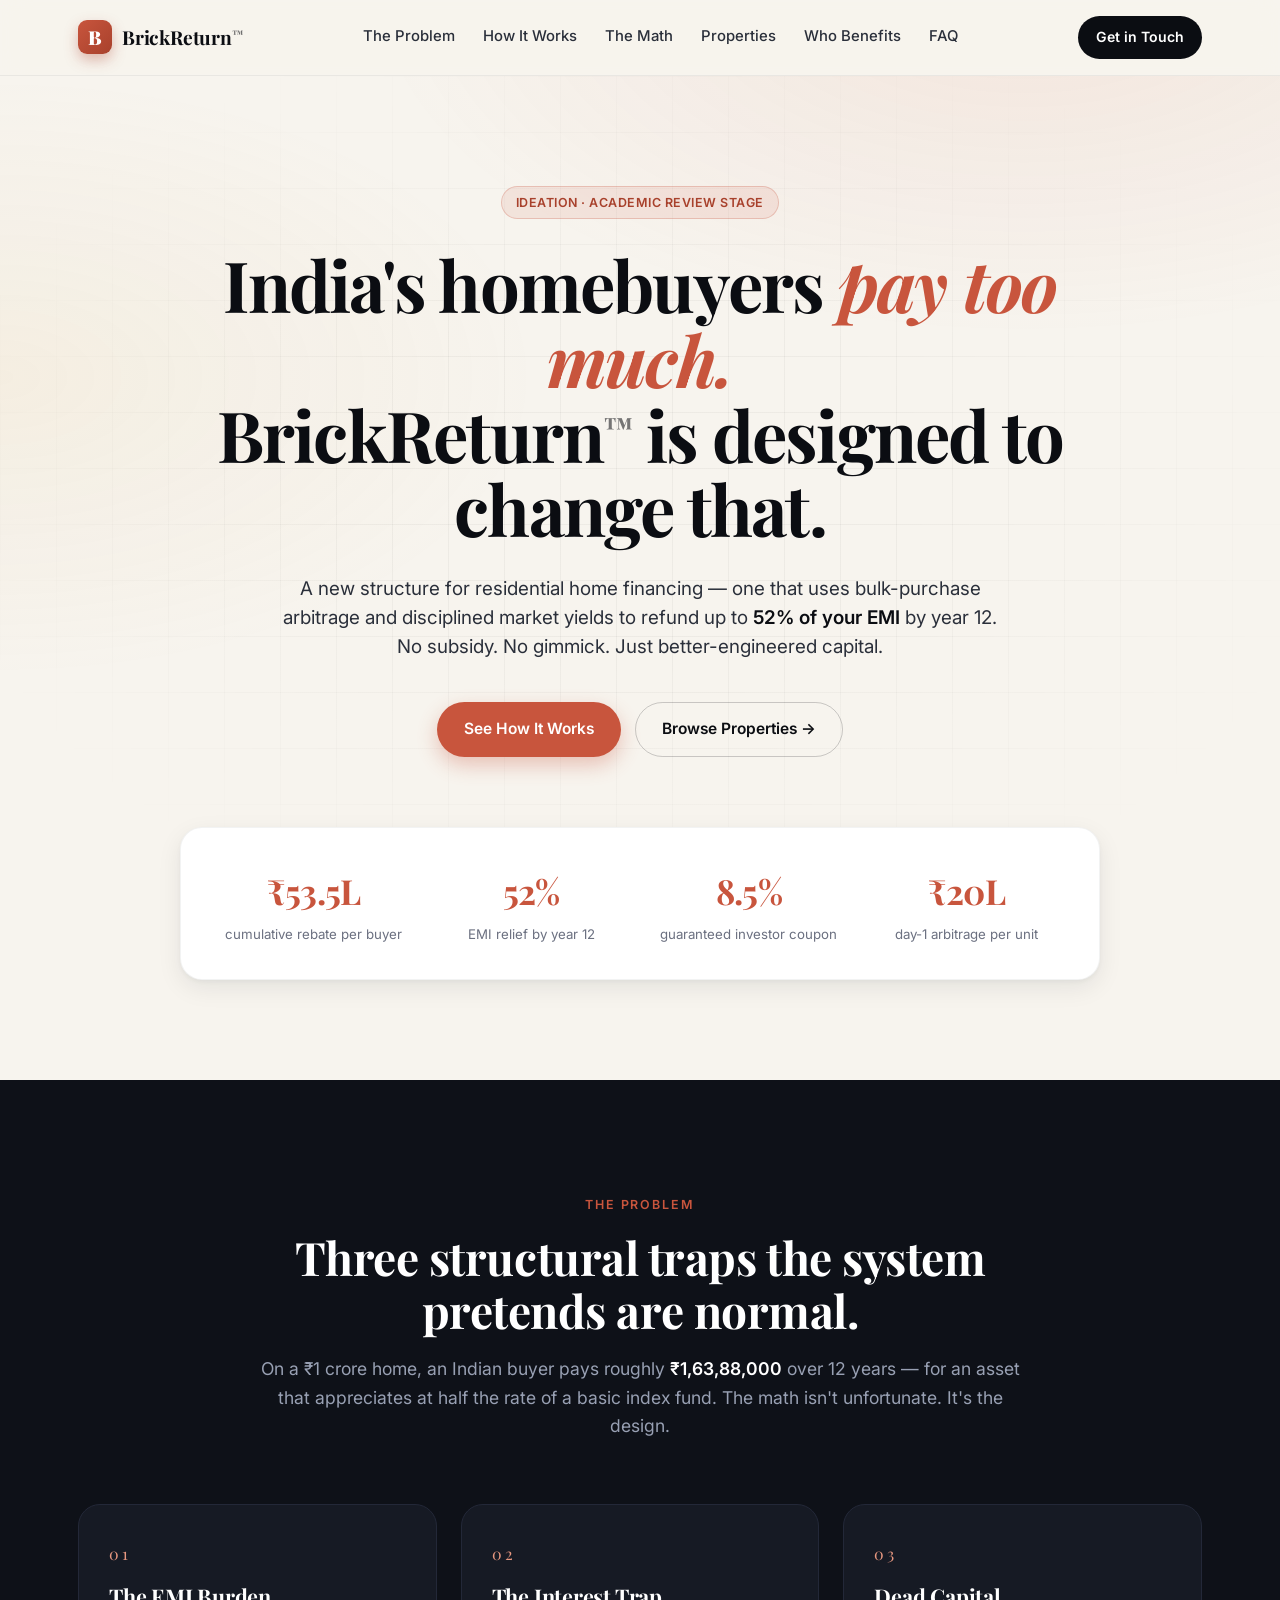
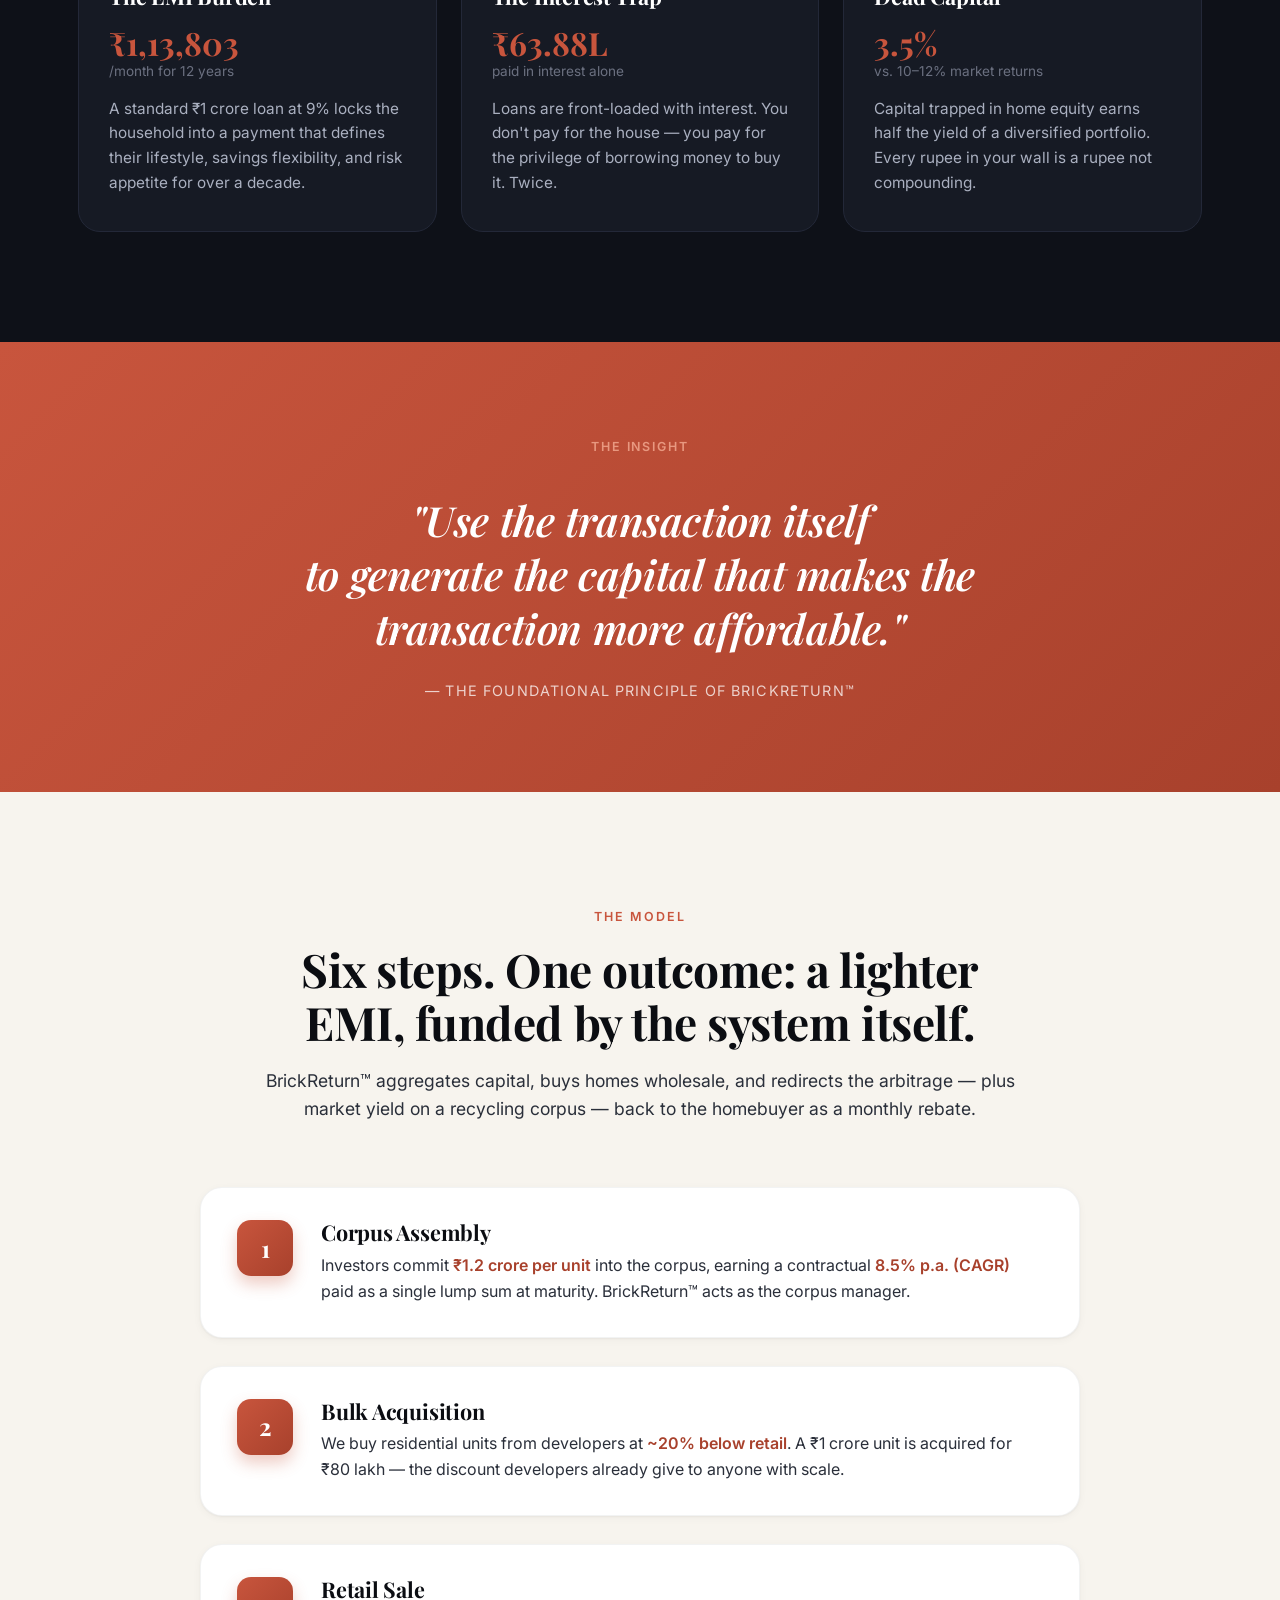
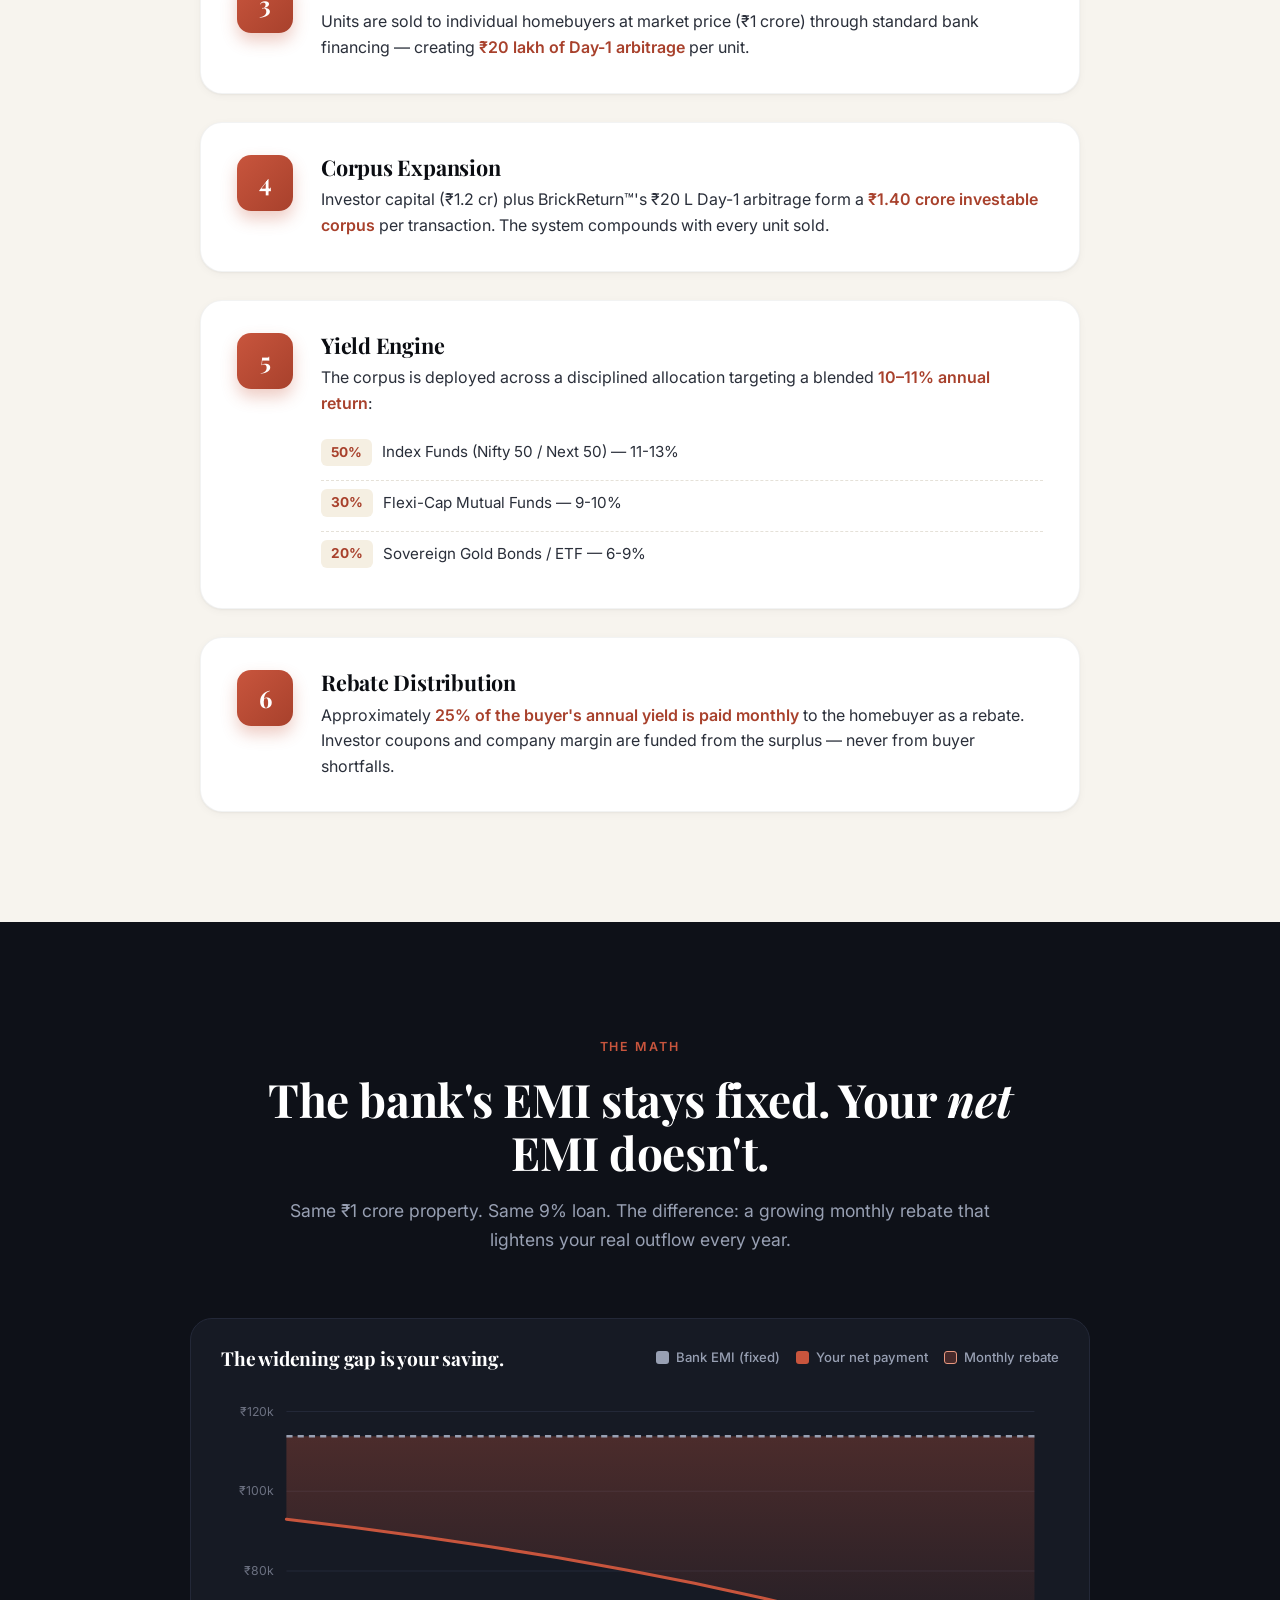
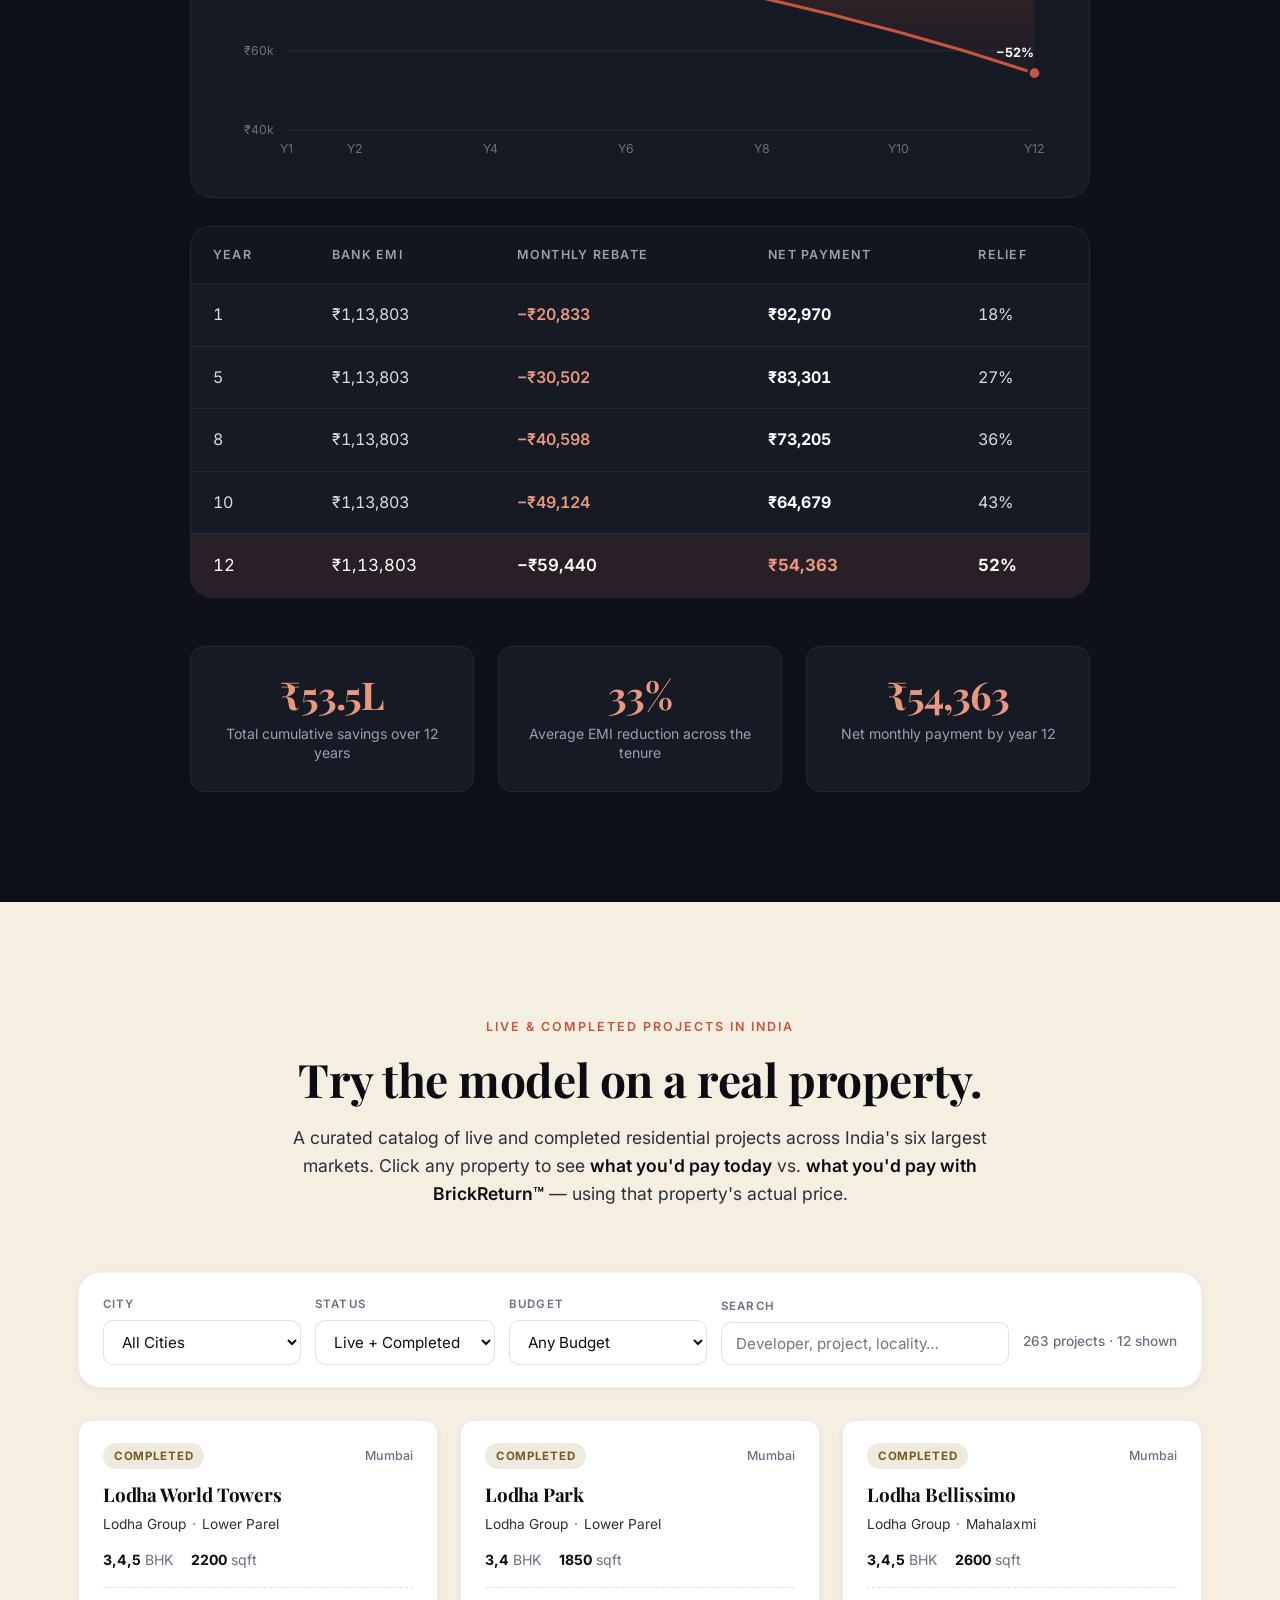
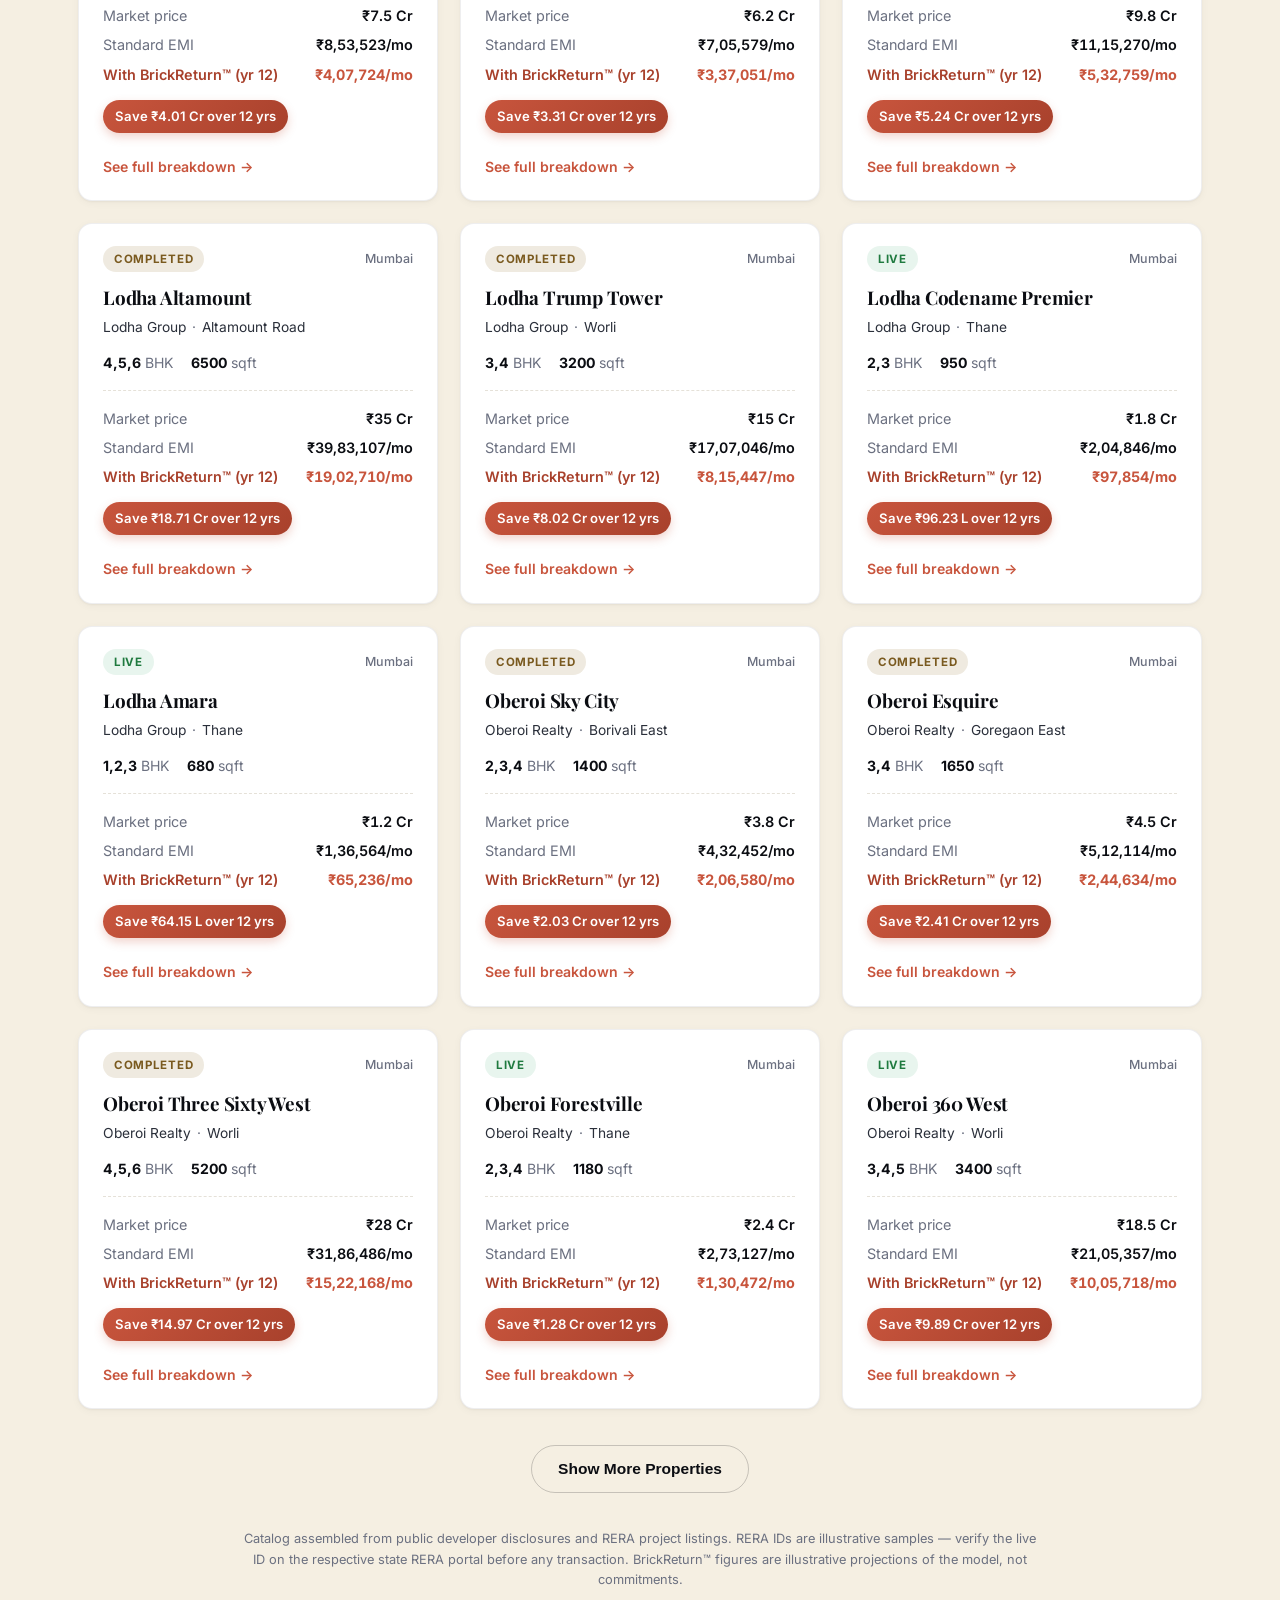
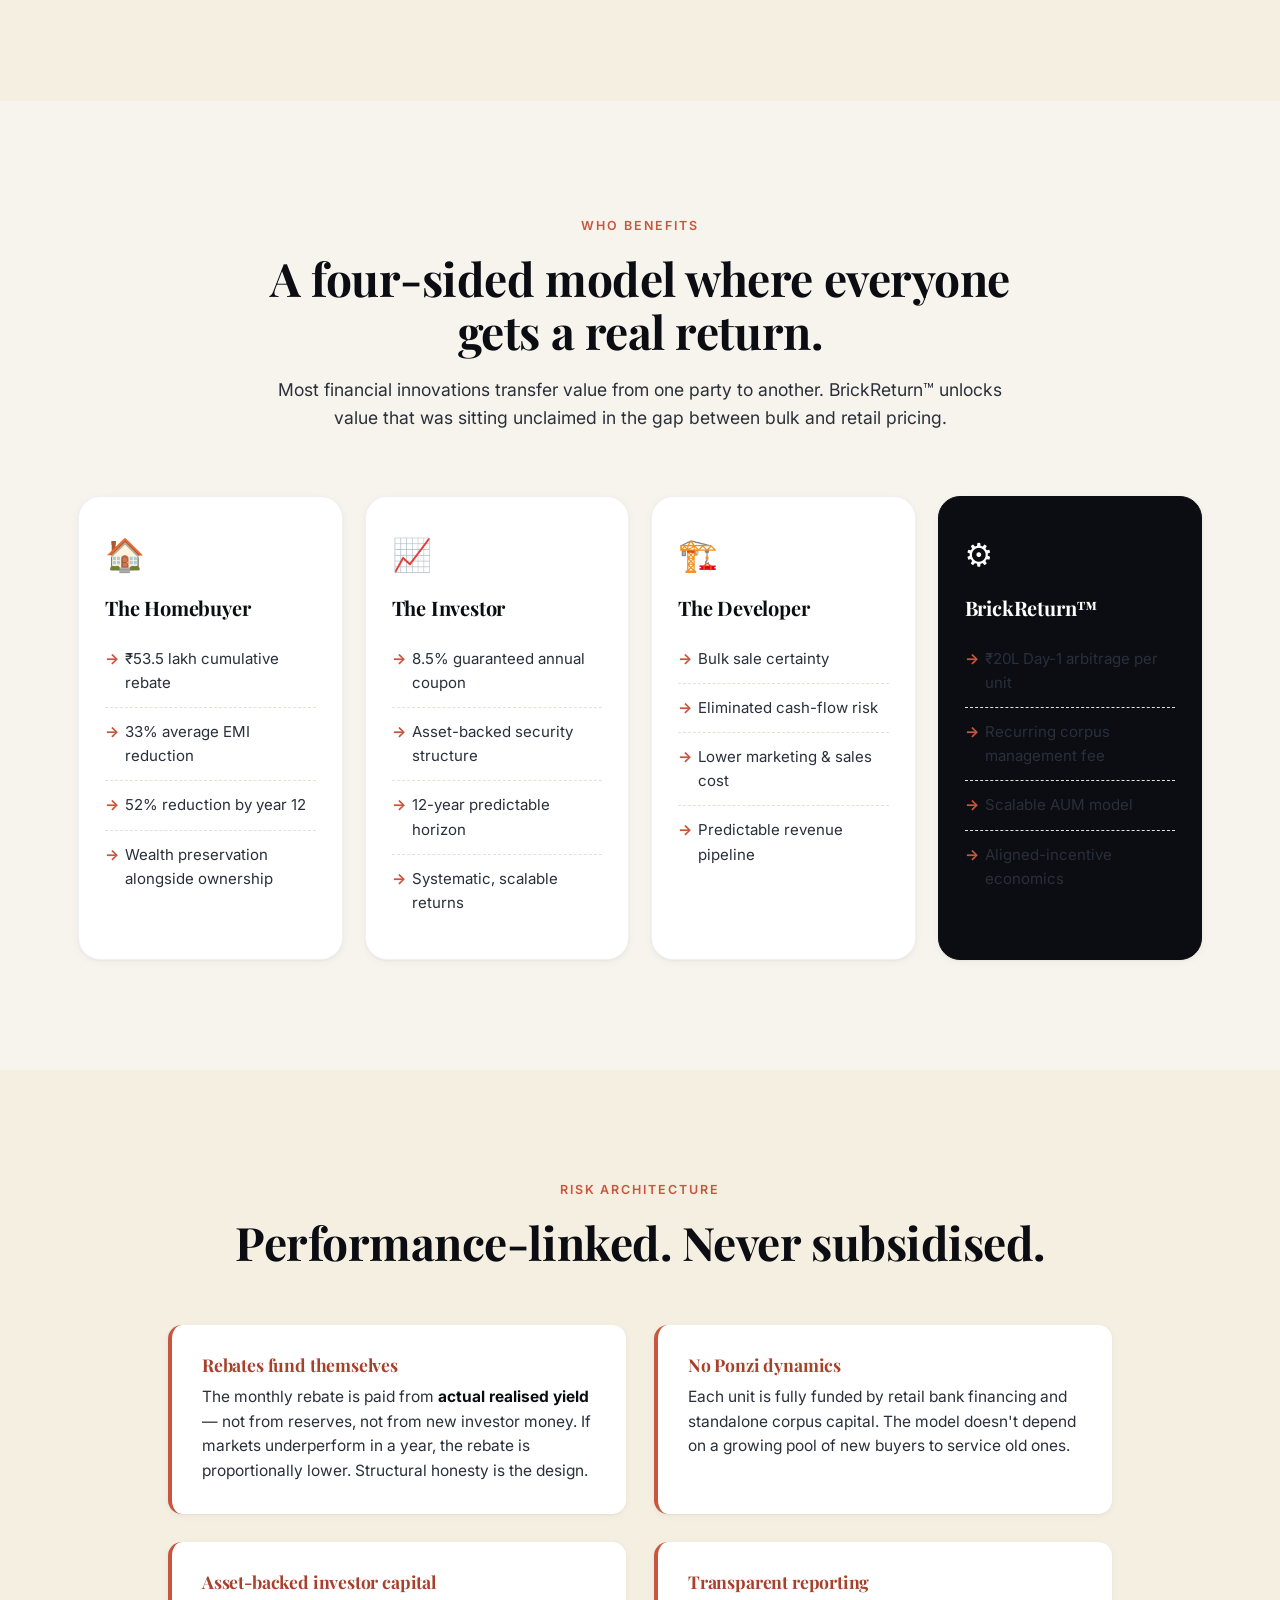
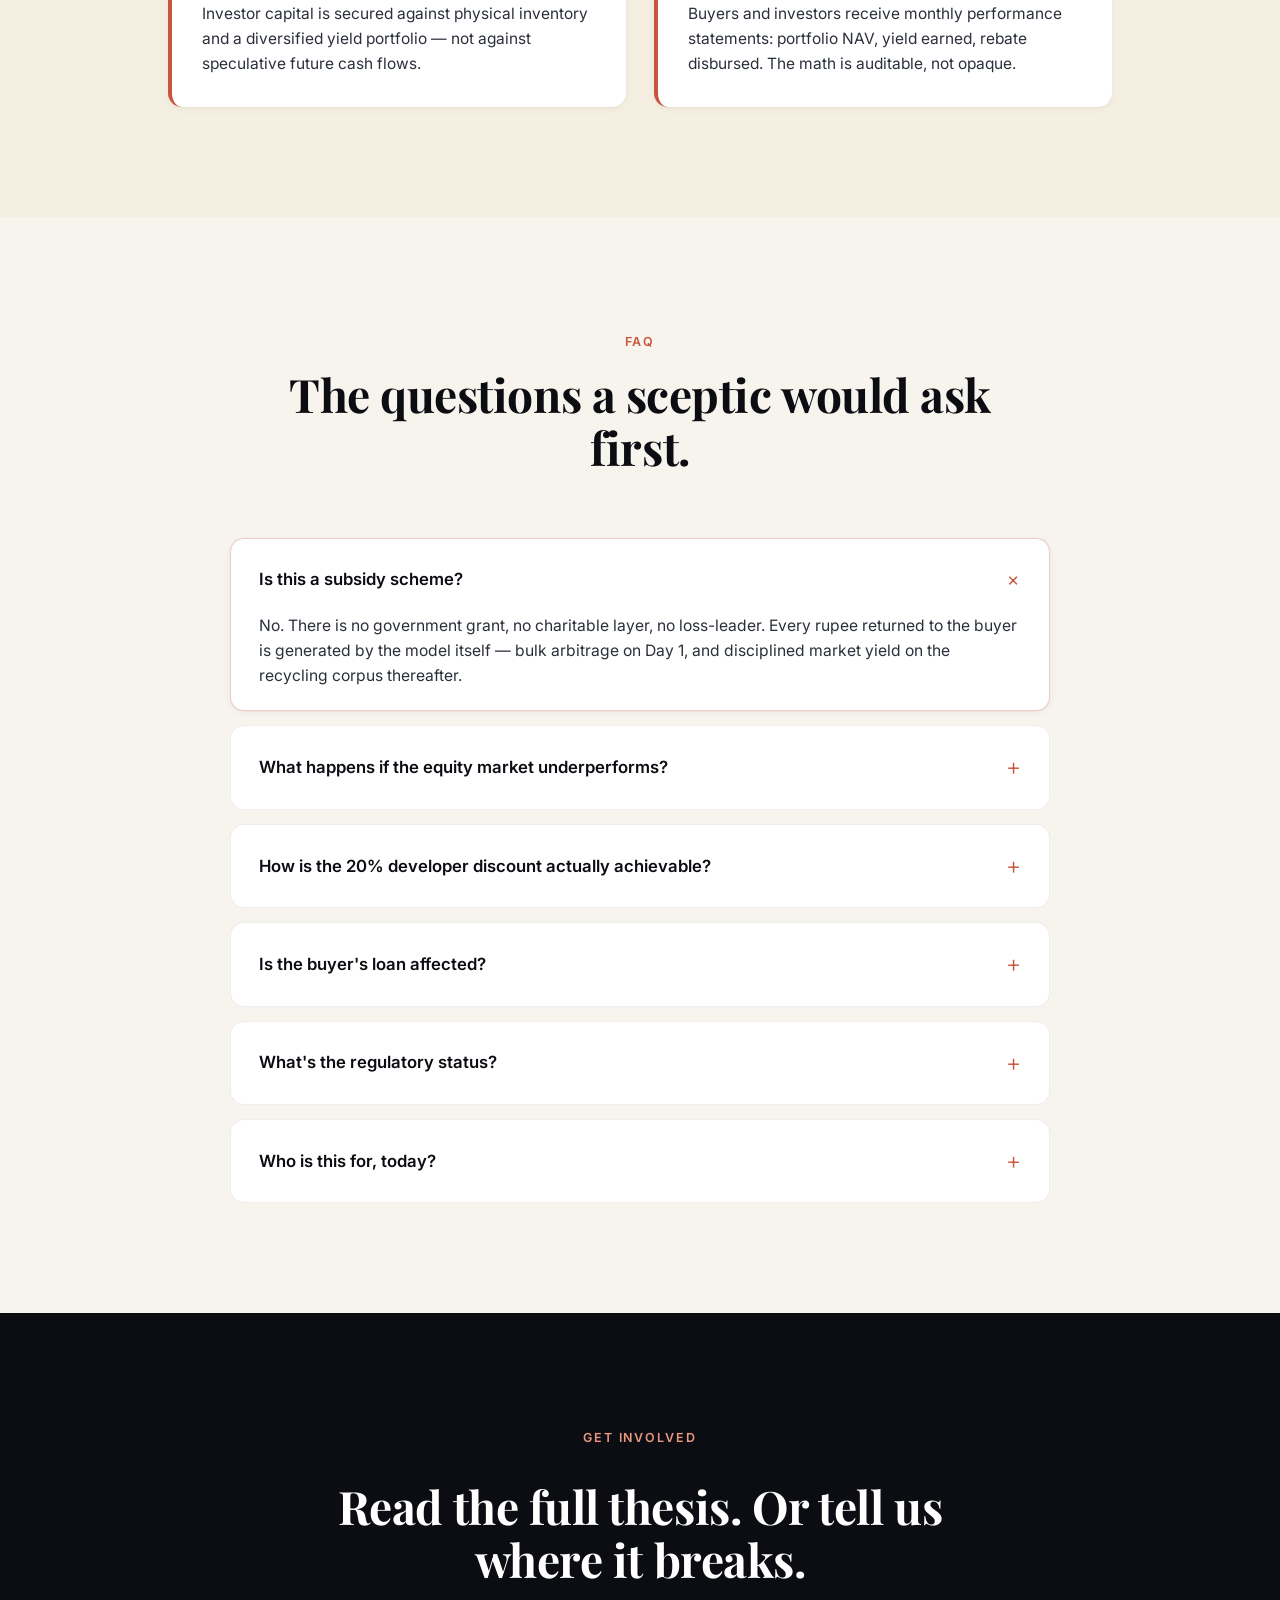
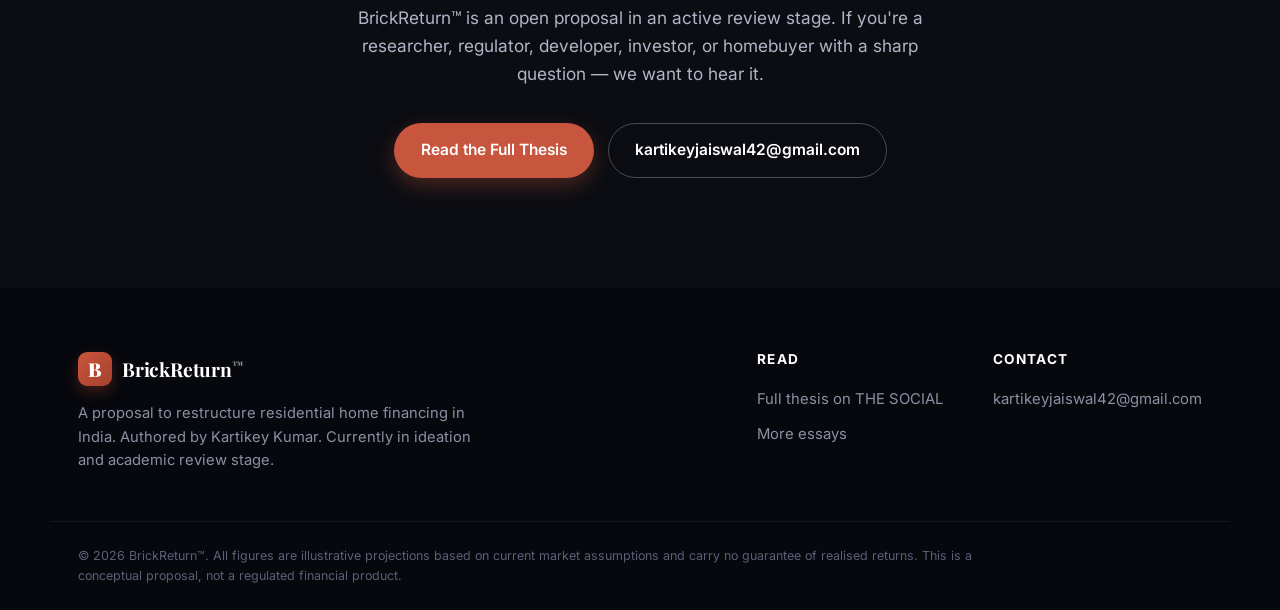
==== commit a577b4e3: "Fix calculations + investor-FD model, add live charts, mobile nav - Engine: investor notional now co" ====
--- a/index.html
+++ b/index.html
@@ -4,7 +4,7 @@
 <meta charset="UTF-8" />
 <meta name="viewport" content="width=device-width, initial-scale=1.0" />
 <title>BrickReturn™ — India's Homebuyers Pay Too Much. We're Changing That.</title>
-<meta name="description" content="BrickReturn™ uses bulk-purchase arbitrage and market-yield rebates to cut homebuyer EMIs by up to 53% over 12 years — without subsidies." />
+<meta name="description" content="BrickReturn™ uses bulk-purchase arbitrage and market-yield rebates to cut homebuyer EMIs by up to 52% over 12 years — without subsidies." />
 <link rel="preconnect" href="https://fonts.googleapis.com" />
 <link rel="preconnect" href="https://fonts.gstatic.com" crossorigin />
 <link href="https://fonts.googleapis.com/css2?family=Playfair+Display:wght@500;600;700;900&family=Inter:wght@300;400;500;600;700&display=swap" rel="stylesheet" />
@@ -19,15 +19,19 @@
       <span class="logo-mark">B</span>
       <span class="logo-text">BrickReturn<sup>™</sup></span>
     </a>
-    <nav class="nav-links">
+    <nav class="nav-links" id="primary-nav">
       <a href="#problem">The Problem</a>
       <a href="how-it-works.html">How It Works</a>
       <a href="#math">The Math</a>
       <a href="#properties">Properties</a>
       <a href="#stakeholders">Who Benefits</a>
       <a href="#faq">FAQ</a>
+      <a href="#contact" class="nav-cta nav-cta-mobile">Get in Touch</a>
     </nav>
     <a href="#contact" class="nav-cta">Get in Touch</a>
+    <button class="nav-toggle" aria-label="Open menu" aria-expanded="false" aria-controls="primary-nav">
+      <span></span><span></span><span></span>
+    </button>
   </div>
 </header>
 
@@ -41,7 +45,7 @@
       BrickReturn<sup>™</sup> is designed to change that.
     </h1>
     <p class="hero-sub">
-      A new structure for residential home financing — one that uses bulk-purchase arbitrage and disciplined market yields to refund up to <strong>53% of your EMI</strong> over 12 years. No subsidy. No gimmick. Just better-engineered capital.
+      A new structure for residential home financing — one that uses bulk-purchase arbitrage and disciplined market yields to refund up to <strong>52% of your EMI</strong> by year 12. No subsidy. No gimmick. Just better-engineered capital.
     </p>
     <div class="hero-cta-row">
       <a href="#model" class="btn btn-primary">See How It Works</a>
@@ -50,11 +54,11 @@
 
     <div class="hero-stats">
       <div class="stat">
-        <div class="stat-num">₹34.5L</div>
+        <div class="stat-num">₹53.5L</div>
         <div class="stat-label">cumulative rebate per buyer</div>
       </div>
       <div class="stat">
-        <div class="stat-num">53%</div>
+        <div class="stat-num">52%</div>
         <div class="stat-label">EMI relief by year 12</div>
       </div>
       <div class="stat">
@@ -75,7 +79,7 @@
     <div class="section-head">
       <span class="eyebrow">The Problem</span>
       <h2>Three structural traps the system pretends are normal.</h2>
-      <p class="section-lede">On a ₹1 crore home, an Indian buyer pays roughly <strong>₹1,77,88,000</strong> over 12 years — for an asset that appreciates at half the rate of a basic index fund. The math isn't unfortunate. It's the design.</p>
+      <p class="section-lede">On a ₹1 crore home, an Indian buyer pays roughly <strong>₹1,63,88,000</strong> over 12 years — for an asset that appreciates at half the rate of a basic index fund. The math isn't unfortunate. It's the design.</p>
     </div>
 
     <div class="problem-grid">
@@ -128,7 +132,7 @@
         <div class="step-num">1</div>
         <div class="step-body">
           <h3>Corpus Assembly</h3>
-          <p>Investors commit ₹40 lakh per unit, earning a <strong>guaranteed 8.5% p.a. coupon for 15 years</strong>. BrickReturn™ acts as the corpus manager.</p>
+          <p>Investors commit <strong>₹1.2 crore per unit</strong> into the corpus, earning a contractual <strong>8.5% p.a. (CAGR)</strong> paid as a single lump sum at maturity. BrickReturn™ acts as the corpus manager.</p>
         </div>
       </li>
       <li class="step">
@@ -149,7 +153,7 @@
         <div class="step-num">4</div>
         <div class="step-body">
           <h3>Corpus Expansion</h3>
-          <p>Sale proceeds (₹1 cr) plus original seed capital (₹40 L) form a <strong>₹1.40 crore investable corpus</strong> per transaction. The system compounds with every unit sold.</p>
+          <p>Investor capital (₹1.2 cr) plus BrickReturn™'s ₹20 L Day-1 arbitrage form a <strong>₹1.40 crore investable corpus</strong> per transaction. The system compounds with every unit sold.</p>
         </div>
       </li>
       <li class="step">
@@ -168,7 +172,7 @@
         <div class="step-num">6</div>
         <div class="step-body">
           <h3>Rebate Distribution</h3>
-          <p>Approximately <strong>2.5% of annual yield is paid monthly</strong> to the homebuyer as a rebate. Investor coupons and company margin are funded from the surplus — never from buyer shortfalls.</p>
+          <p>Approximately <strong>25% of the buyer's annual yield is paid monthly</strong> to the homebuyer as a rebate. Investor coupons and company margin are funded from the surplus — never from buyer shortfalls.</p>
         </div>
       </li>
     </ol>
@@ -183,6 +187,21 @@
       <h2>The bank's EMI stays fixed. Your <em>net</em> EMI doesn't.</h2>
       <p class="section-lede">Same ₹1 crore property. Same 9% loan. The difference: a growing monthly rebate that lightens your real outflow every year.</p>
     </div>
+
+    <!-- Visual chart: flat Bank EMI vs declining Net Payment -->
+    <figure class="emi-chart-card">
+      <figcaption class="emi-chart-head">
+        <h3>The widening gap is your saving.</h3>
+        <div class="emi-chart-legend" aria-hidden="true">
+          <span class="lg lg-bank"><i></i>Bank EMI (fixed)</span>
+          <span class="lg lg-net"><i></i>Your net payment</span>
+          <span class="lg lg-rebate"><i></i>Monthly rebate</span>
+        </div>
+      </figcaption>
+      <div id="emi-chart" class="emi-chart" role="img"
+           aria-label="Line chart: the bank EMI stays flat at about ₹1.14 lakh per month for 12 years, while the net payment after the BrickReturn rebate falls steadily to about ₹51,000 by year 12. The shaded area between the two lines is the monthly rebate.">
+      </div>
+    </figure>
 
     <div class="emi-table-wrap">
       <table class="emi-table">
@@ -197,25 +216,25 @@
         </thead>
         <tbody>
           <tr><td>1</td><td>₹1,13,803</td><td class="rebate">−₹20,833</td><td class="net">₹92,970</td><td>18%</td></tr>
-          <tr><td>5</td><td>₹1,13,803</td><td class="rebate">−₹39,502</td><td class="net">₹74,301</td><td>35%</td></tr>
+          <tr><td>5</td><td>₹1,13,803</td><td class="rebate">−₹30,502</td><td class="net">₹83,301</td><td>27%</td></tr>
           <tr><td>8</td><td>₹1,13,803</td><td class="rebate">−₹40,598</td><td class="net">₹73,205</td><td>36%</td></tr>
-          <tr><td>10</td><td>₹1,13,803</td><td class="rebate">−₹45,123</td><td class="net">₹68,680</td><td>40%</td></tr>
-          <tr class="highlight"><td>12</td><td>₹1,13,803</td><td class="rebate">−₹63,000</td><td class="net">₹50,803</td><td><strong>53%</strong></td></tr>
+          <tr><td>10</td><td>₹1,13,803</td><td class="rebate">−₹49,124</td><td class="net">₹64,679</td><td>43%</td></tr>
+          <tr class="highlight"><td>12</td><td>₹1,13,803</td><td class="rebate">−₹59,440</td><td class="net">₹54,363</td><td><strong>52%</strong></td></tr>
         </tbody>
       </table>
     </div>
 
     <div class="math-callouts">
       <div class="callout">
-        <div class="callout-num">₹34.5L</div>
+        <div class="callout-num">₹53.5L</div>
         <div class="callout-label">Total cumulative savings over 12 years</div>
       </div>
       <div class="callout">
-        <div class="callout-num">32%</div>
+        <div class="callout-num">33%</div>
         <div class="callout-label">Average EMI reduction across the tenure</div>
       </div>
       <div class="callout">
-        <div class="callout-num">₹50,803</div>
+        <div class="callout-num">₹54,363</div>
         <div class="callout-label">Net monthly payment by year 12</div>
       </div>
     </div>
@@ -317,9 +336,9 @@
         <div class="stake-icon">🏠</div>
         <h3>The Homebuyer</h3>
         <ul>
-          <li>₹34.5 lakh cumulative rebate</li>
-          <li>32% average EMI reduction</li>
-          <li>53% reduction by year 12</li>
+          <li>₹53.5 lakh cumulative rebate</li>
+          <li>33% average EMI reduction</li>
+          <li>52% reduction by year 12</li>
           <li>Wealth preservation alongside ownership</li>
         </ul>
       </article>
@@ -330,7 +349,7 @@
         <ul>
           <li>8.5% guaranteed annual coupon</li>
           <li>Asset-backed security structure</li>
-          <li>15-year predictable horizon</li>
+          <li>12-year predictable horizon</li>
           <li>Systematic, scalable returns</li>
         </ul>
       </article>
--- a/style.css
+++ b/style.css
@@ -118,8 +118,83 @@
 }
 .nav-cta:hover { background: var(--brick); transform: translateY(-1px); }
 
+/* ---------- Mobile nav (hamburger) ---------- */
+.nav-toggle {
+  display: none;
+  flex-direction: column;
+  justify-content: center;
+  gap: 5px;
+  width: 44px; height: 44px;
+  padding: 0;
+  background: transparent;
+  border: 1px solid rgba(11,13,18,.14);
+  border-radius: 11px;
+  cursor: pointer;
+  transition: border-color .2s, background .2s;
+}
+.nav-toggle span {
+  display: block;
+  width: 20px; height: 2px;
+  margin: 0 auto;
+  background: var(--ink);
+  border-radius: 2px;
+  transition: transform .28s ease, opacity .2s ease;
+}
+.nav-cta-mobile { display: none; }
+
 @media (max-width: 820px) {
-  .nav-links { display: none; }
+  .nav-inner { gap: 12px; }
+  .nav-toggle { display: flex; }
+  .nav-cta { display: none; }
+
+  .nav-links {
+    position: absolute;
+    top: 100%;
+    left: 0;
+    right: 0;
+    flex-direction: column;
+    gap: 0;
+    align-items: stretch;
+    background: var(--bg-soft);
+    border-bottom: 1px solid rgba(15,20,35,.08);
+    box-shadow: var(--shadow-md);
+    padding: 8px 0;
+    /* collapsed */
+    max-height: 0;
+    overflow: hidden;
+    opacity: 0;
+    visibility: hidden;
+    transform: translateY(-8px);
+    transition: max-height .32s ease, opacity .24s ease, transform .24s ease, visibility .24s;
+  }
+  .nav.menu-open .nav-links {
+    max-height: 70vh;
+    overflow-y: auto;
+    opacity: 1;
+    visibility: visible;
+    transform: translateY(0);
+  }
+  .nav-links a {
+    padding: 15px 28px;
+    font-size: 1.02rem;
+    border-bottom: 1px solid rgba(15,20,35,.05);
+  }
+  .nav-links a:last-child { border-bottom: none; }
+
+  .nav-cta-mobile {
+    display: block !important;
+    margin: 12px 28px 6px;
+    text-align: center;
+    background: var(--brick);
+    color: #fff !important;
+    border-radius: 999px;
+    border-bottom: none !important;
+  }
+
+  /* animate hamburger → X when open */
+  .nav.menu-open .nav-toggle span:nth-child(1) { transform: translateY(7px) rotate(45deg); }
+  .nav.menu-open .nav-toggle span:nth-child(2) { opacity: 0; }
+  .nav.menu-open .nav-toggle span:nth-child(3) { transform: translateY(-7px) rotate(-45deg); }
 }
 
 /* ---------- Buttons ---------- */
@@ -432,6 +507,69 @@
 }
 
 /* ---------- EMI Table ---------- */
+/* ---------- EMI relief chart ---------- */
+.emi-chart-card {
+  max-width: 900px;
+  margin: 0 auto 28px;
+  padding: 28px 30px 22px;
+  background: var(--bg-elev);
+  border: 1px solid var(--line-dark);
+  border-radius: var(--radius-lg);
+}
+.emi-chart-head {
+  display: flex;
+  align-items: center;
+  justify-content: space-between;
+  flex-wrap: wrap;
+  gap: 14px;
+  margin-bottom: 18px;
+}
+.emi-chart-head h3 { color: #fff; font-size: 1.2rem; }
+.emi-chart-legend { display: flex; flex-wrap: wrap; gap: 16px; }
+.emi-chart-legend .lg {
+  display: inline-flex;
+  align-items: center;
+  gap: 7px;
+  font-size: 0.82rem;
+  color: #98a0b3;
+  font-weight: 500;
+}
+.emi-chart-legend .lg i {
+  width: 13px; height: 13px;
+  border-radius: 3px;
+  display: inline-block;
+}
+.lg-bank i   { background: #98a0b3; }
+.lg-net i    { background: var(--brick); }
+.lg-rebate i { background: rgba(200,85,61,.28); border: 1px solid var(--brick-soft); }
+
+.emi-chart { width: 100%; }
+.emi-chart svg { width: 100%; height: auto; display: block; overflow: visible; }
+.emi-chart .grid-line { stroke: var(--line-dark); stroke-width: 1; }
+.emi-chart .axis-label { fill: #6b7080; font-size: 12px; font-family: 'Inter', sans-serif; }
+.emi-chart .rebate-area { fill: url(#rebateGrad); opacity: 0; transition: opacity .9s ease .5s; }
+.emi-chart.in .rebate-area { opacity: 1; }
+.emi-chart .line-bank { fill: none; stroke: #98a0b3; stroke-width: 2.5; stroke-dasharray: 6 5; }
+.emi-chart .line-net  { fill: none; stroke: var(--brick); stroke-width: 3; stroke-linecap: round; stroke-linejoin: round; }
+.emi-chart .draw {
+  stroke-dasharray: var(--len);
+  stroke-dashoffset: var(--len);
+  transition: stroke-dashoffset 1.3s ease;
+}
+.emi-chart.in .draw { stroke-dashoffset: 0; }
+.emi-chart .dot { fill: var(--brick); stroke: var(--bg-elev); stroke-width: 2.5; opacity: 0; transition: opacity .4s ease 1.2s; }
+.emi-chart.in .dot { opacity: 1; }
+.emi-chart .dot-label { fill: #fff; font-size: 12.5px; font-weight: 700; font-family: 'Inter', sans-serif; opacity: 0; transition: opacity .4s ease 1.3s; }
+.emi-chart.in .dot-label { opacity: 1; }
+@media (prefers-reduced-motion: reduce) {
+  .emi-chart .draw { transition: none; stroke-dashoffset: 0; }
+  .emi-chart .rebate-area, .emi-chart .dot, .emi-chart .dot-label { transition: none; opacity: 1; }
+}
+@media (max-width: 600px) {
+  .emi-chart-card { padding: 22px 16px 16px; }
+  .emi-chart-head h3 { font-size: 1.05rem; }
+}
+
 .emi-table-wrap {
   max-width: 900px;
   margin: 0 auto 48px;
@@ -1133,6 +1271,96 @@
   box-shadow: var(--shadow-md);
 }
 @media (max-width: 720px) { .backend-calc { padding: 32px 22px; } }
+
+/* ---------- Live visualization panel (property detail) ---------- */
+.viz-panel { margin: 48px 0; }
+.viz-head { text-align: center; max-width: 720px; margin: 0 auto 28px; }
+.viz-head h3 { font-size: clamp(1.5rem, 2.6vw, 2rem); margin: 8px 0 8px; }
+.viz-head p { color: var(--muted); font-size: 0.98rem; }
+.viz-grid {
+  display: grid;
+  grid-template-columns: repeat(2, 1fr);
+  gap: 20px;
+}
+@media (max-width: 880px) { .viz-grid { grid-template-columns: 1fr; } }
+
+.viz-card {
+  background: var(--bg-elev);
+  border: 1px solid var(--line-dark);
+  border-radius: var(--radius-lg);
+  padding: 22px 24px 18px;
+  box-shadow: var(--shadow-md);
+  min-width: 0;
+}
+.viz-card-head {
+  display: flex;
+  align-items: baseline;
+  justify-content: space-between;
+  flex-wrap: wrap;
+  gap: 8px 16px;
+  margin-bottom: 14px;
+}
+.viz-card-head h4 { color: #fff; font-size: 1.05rem; letter-spacing: -0.01em; }
+.viz-sub { font-size: 0.8rem; color: #98a0b3; }
+.viz-sub strong { color: var(--brick-soft); }
+.viz-legend { display: flex; flex-wrap: wrap; gap: 12px; }
+.viz-legend .lg { display: inline-flex; align-items: center; gap: 6px; font-size: 0.76rem; color: #98a0b3; font-weight: 500; }
+.viz-legend .lg i { width: 11px; height: 11px; border-radius: 3px; display: inline-block; }
+
+.viz-chart { width: 100%; position: relative; }
+.viz-chart svg { width: 100%; height: auto; display: block; overflow: visible; }
+.viz-chart .vz-grid { stroke: var(--line-dark); stroke-width: 1; }
+.viz-chart .vz-axis { fill: #6b7080; font-size: 11px; font-family: 'Inter', sans-serif; }
+.viz-chart .vz-area { opacity: .9; }
+.viz-chart .vz-line { fill: none; stroke-width: 2.5; stroke-linecap: round; stroke-linejoin: round; }
+.viz-chart .vz-dashed { stroke-dasharray: 5 5; stroke-width: 2; }
+.viz-chart .vz-dot { stroke: var(--bg-elev); stroke-width: 2; }
+.viz-chart .vz-bar { transition: opacity .15s; }
+.viz-chart .vz-bar-lbl { fill: #c7ccd8; font-size: 10.5px; font-family: 'Inter', sans-serif; font-weight: 600; text-anchor: middle; }
+.viz-chart .vz-hit { fill: transparent; cursor: crosshair; }
+.viz-chart .vz-guide { stroke: rgba(255,255,255,.16); stroke-width: 1; }
+
+/* comparison bars (chart 4) */
+.viz-bars2 { display: flex; flex-direction: column; gap: 16px; padding: 8px 0 4px; }
+.viz-bar2-row .viz-bar2-top { display: flex; justify-content: space-between; align-items: baseline; margin-bottom: 6px; }
+.viz-bar2-row .viz-bar2-name { font-size: 0.86rem; color: #c7ccd8; font-weight: 600; }
+.viz-bar2-row .viz-bar2-val { font-size: 0.86rem; font-weight: 700; }
+.viz-bar2-track { height: 26px; border-radius: 8px; background: rgba(255,255,255,.05); overflow: hidden; display: flex; }
+.viz-bar2-fill { height: 100%; border-radius: 8px 0 0 8px; transition: width .5s ease; }
+.viz-bar2-fill.seg { border-radius: 0; }
+.viz-fill-std { background: linear-gradient(90deg, #5a6072, #6b7080); }
+.viz-fill-pay { background: linear-gradient(90deg, var(--brick-deep), var(--brick)); }
+.viz-fill-save { background: linear-gradient(90deg, #2f8a4d, #3fa861); }
+.viz-bars2-legend { display: flex; gap: 16px; margin-top: 6px; flex-wrap: wrap; }
+.viz-bars2-legend .lg { display: inline-flex; align-items: center; gap: 6px; font-size: 0.76rem; color: #98a0b3; }
+.viz-bars2-legend .lg i { width: 11px; height: 11px; border-radius: 3px; }
+
+/* hover tooltip */
+.viz-tip {
+  position: absolute;
+  pointer-events: none;
+  background: #0b0d12;
+  border: 1px solid var(--line-dark);
+  border-radius: 9px;
+  padding: 8px 11px;
+  font-size: 0.78rem;
+  color: #d8dbe4;
+  box-shadow: var(--shadow-md);
+  transform: translate(-50%, -115%);
+  white-space: nowrap;
+  opacity: 0;
+  transition: opacity .12s;
+  z-index: 5;
+}
+.viz-tip.show { opacity: 1; }
+.viz-tip .vt-yr { color: #98a0b3; font-size: 0.72rem; margin-bottom: 3px; }
+.viz-tip .vt-row { display: flex; align-items: center; gap: 6px; }
+.viz-tip .vt-row i { width: 9px; height: 9px; border-radius: 2px; display: inline-block; }
+.viz-tip .vt-row b { color: #fff; }
+
+@media (prefers-reduced-motion: reduce) {
+  .viz-bar2-fill { transition: none; }
+}
 
 /* BR profitability banner */
 .br-banner {
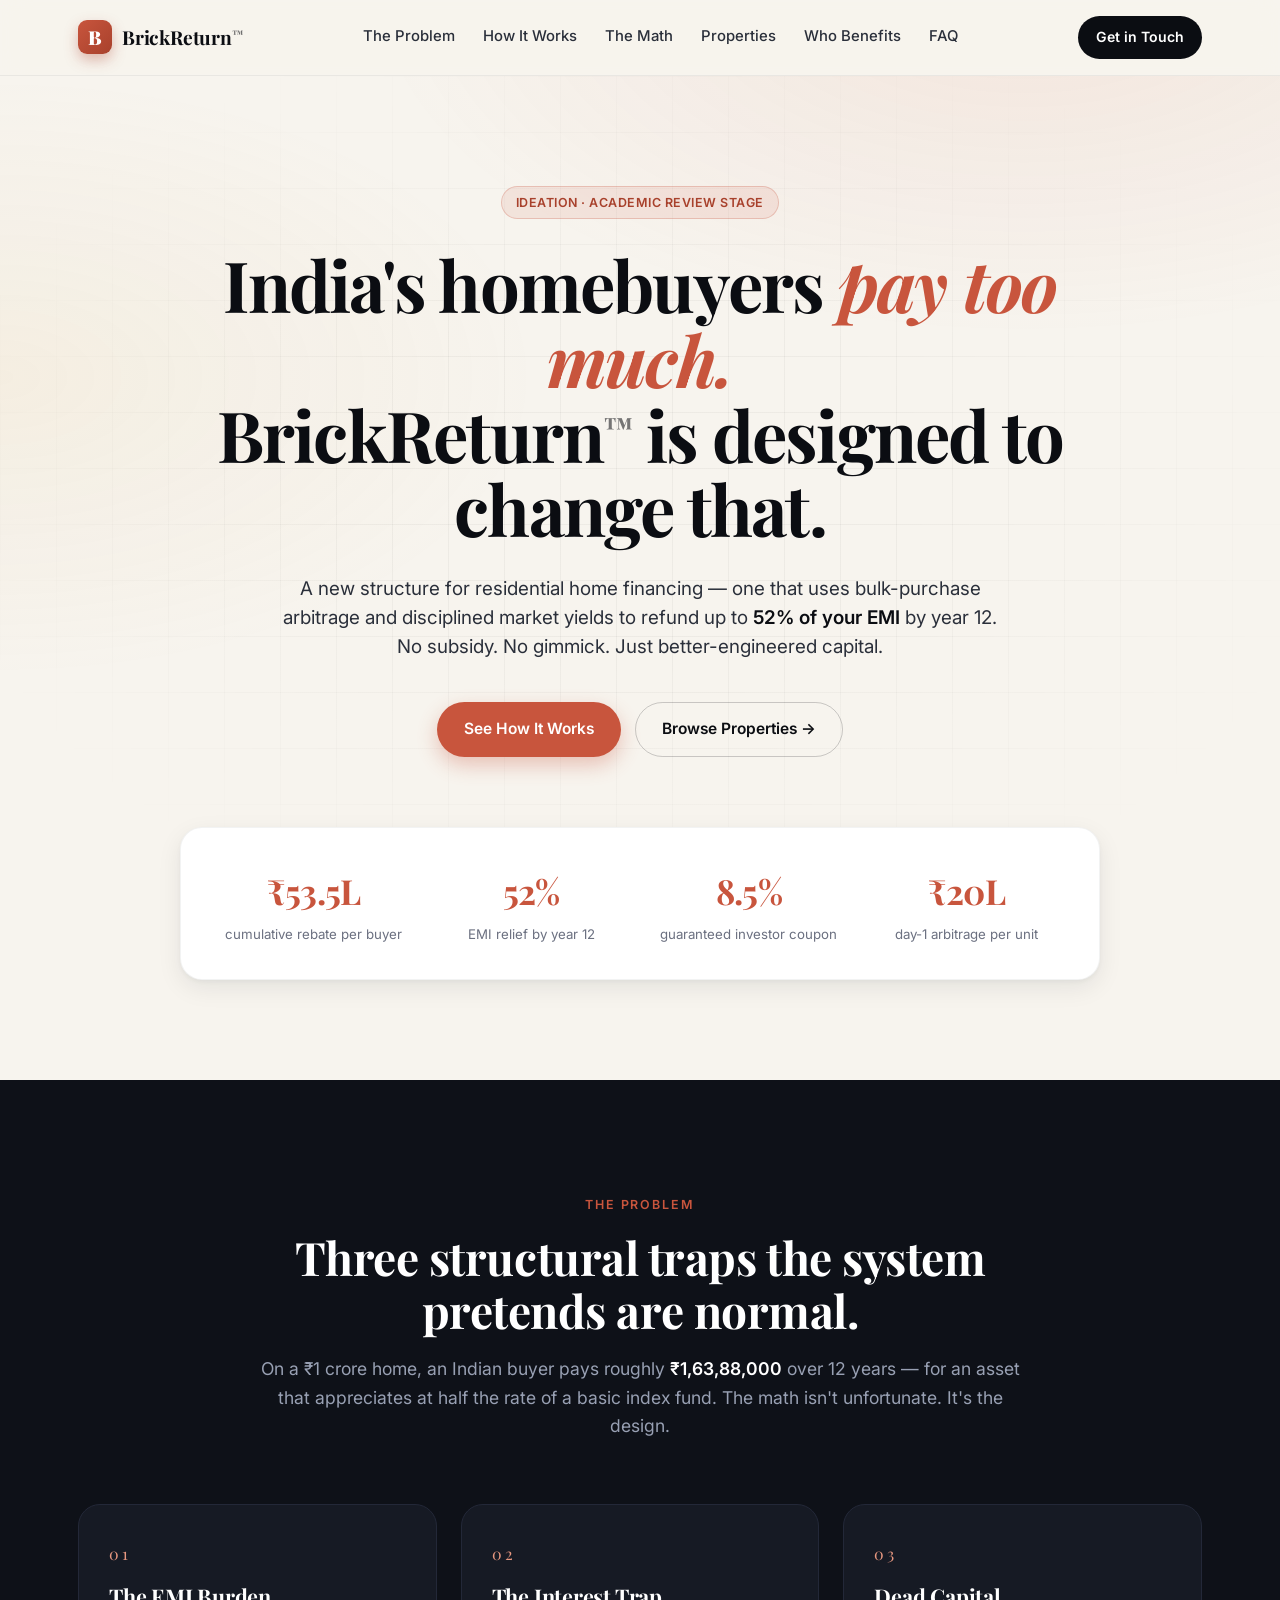
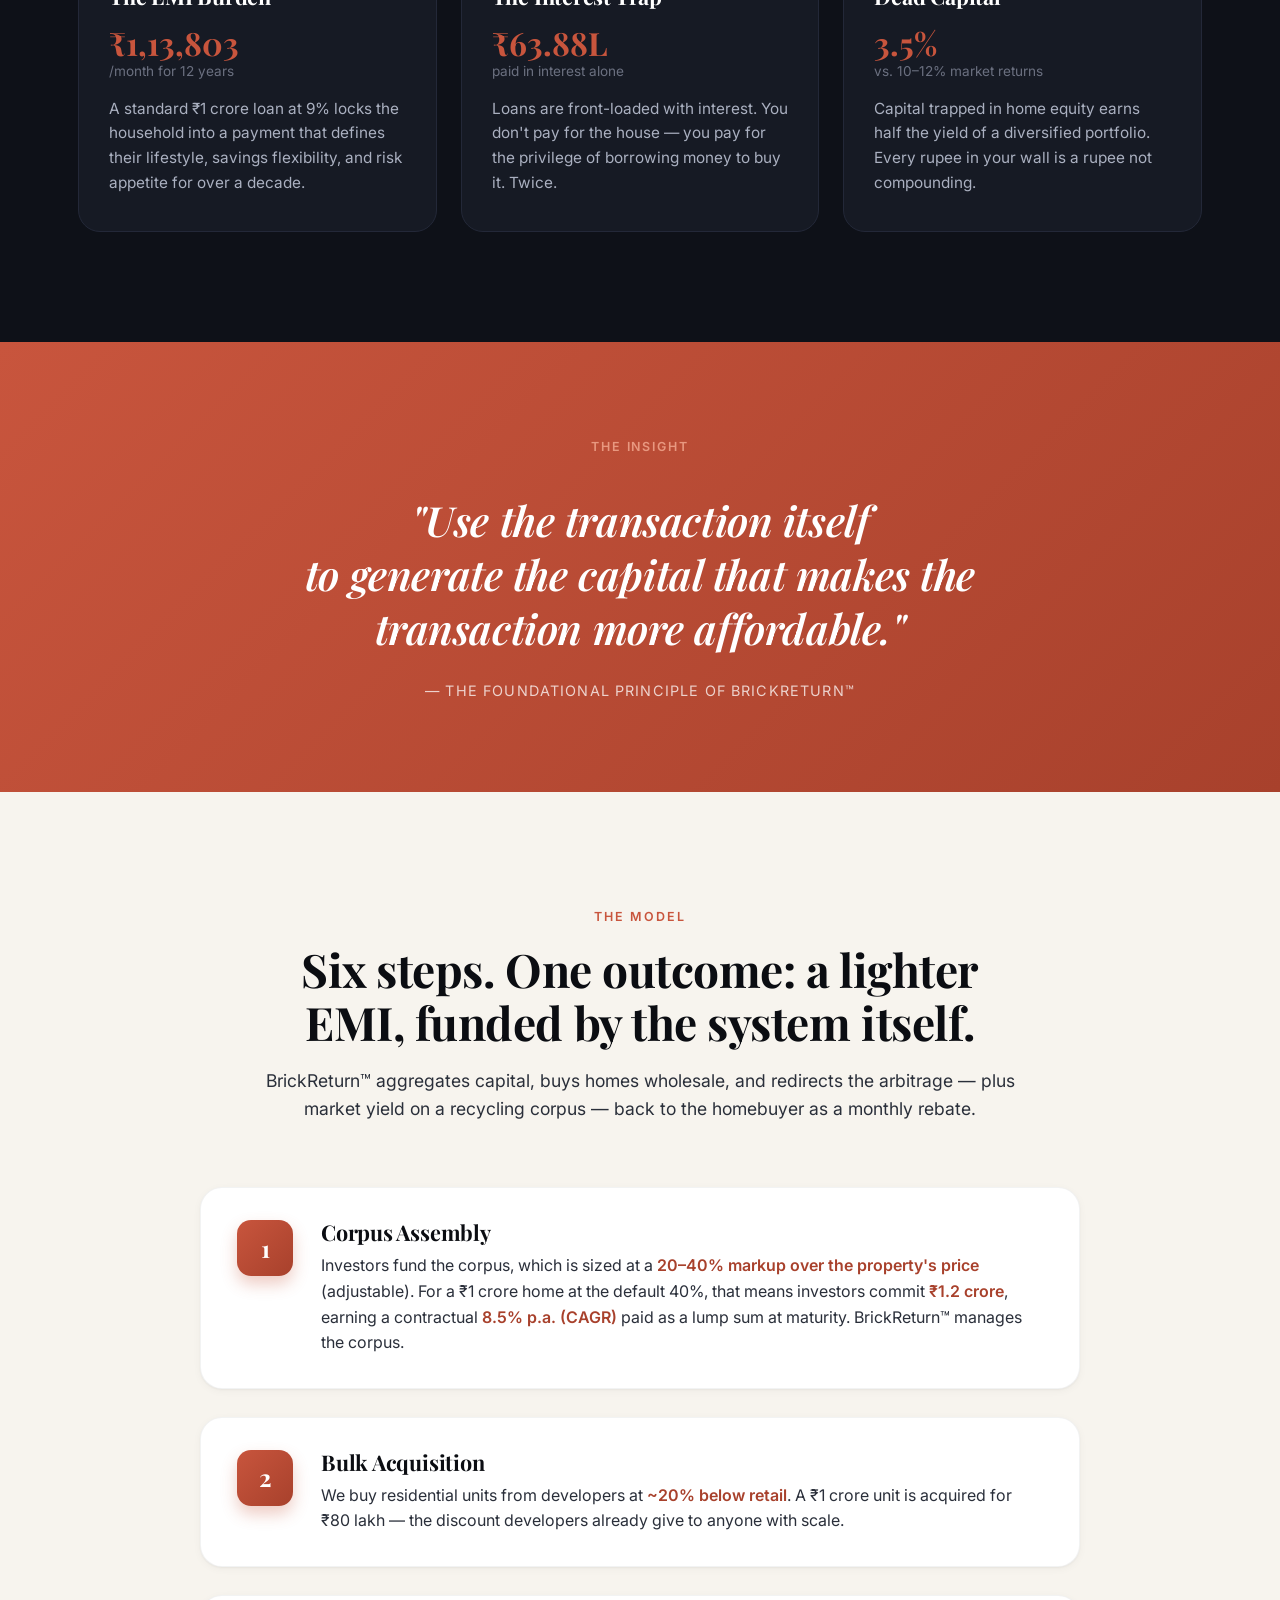
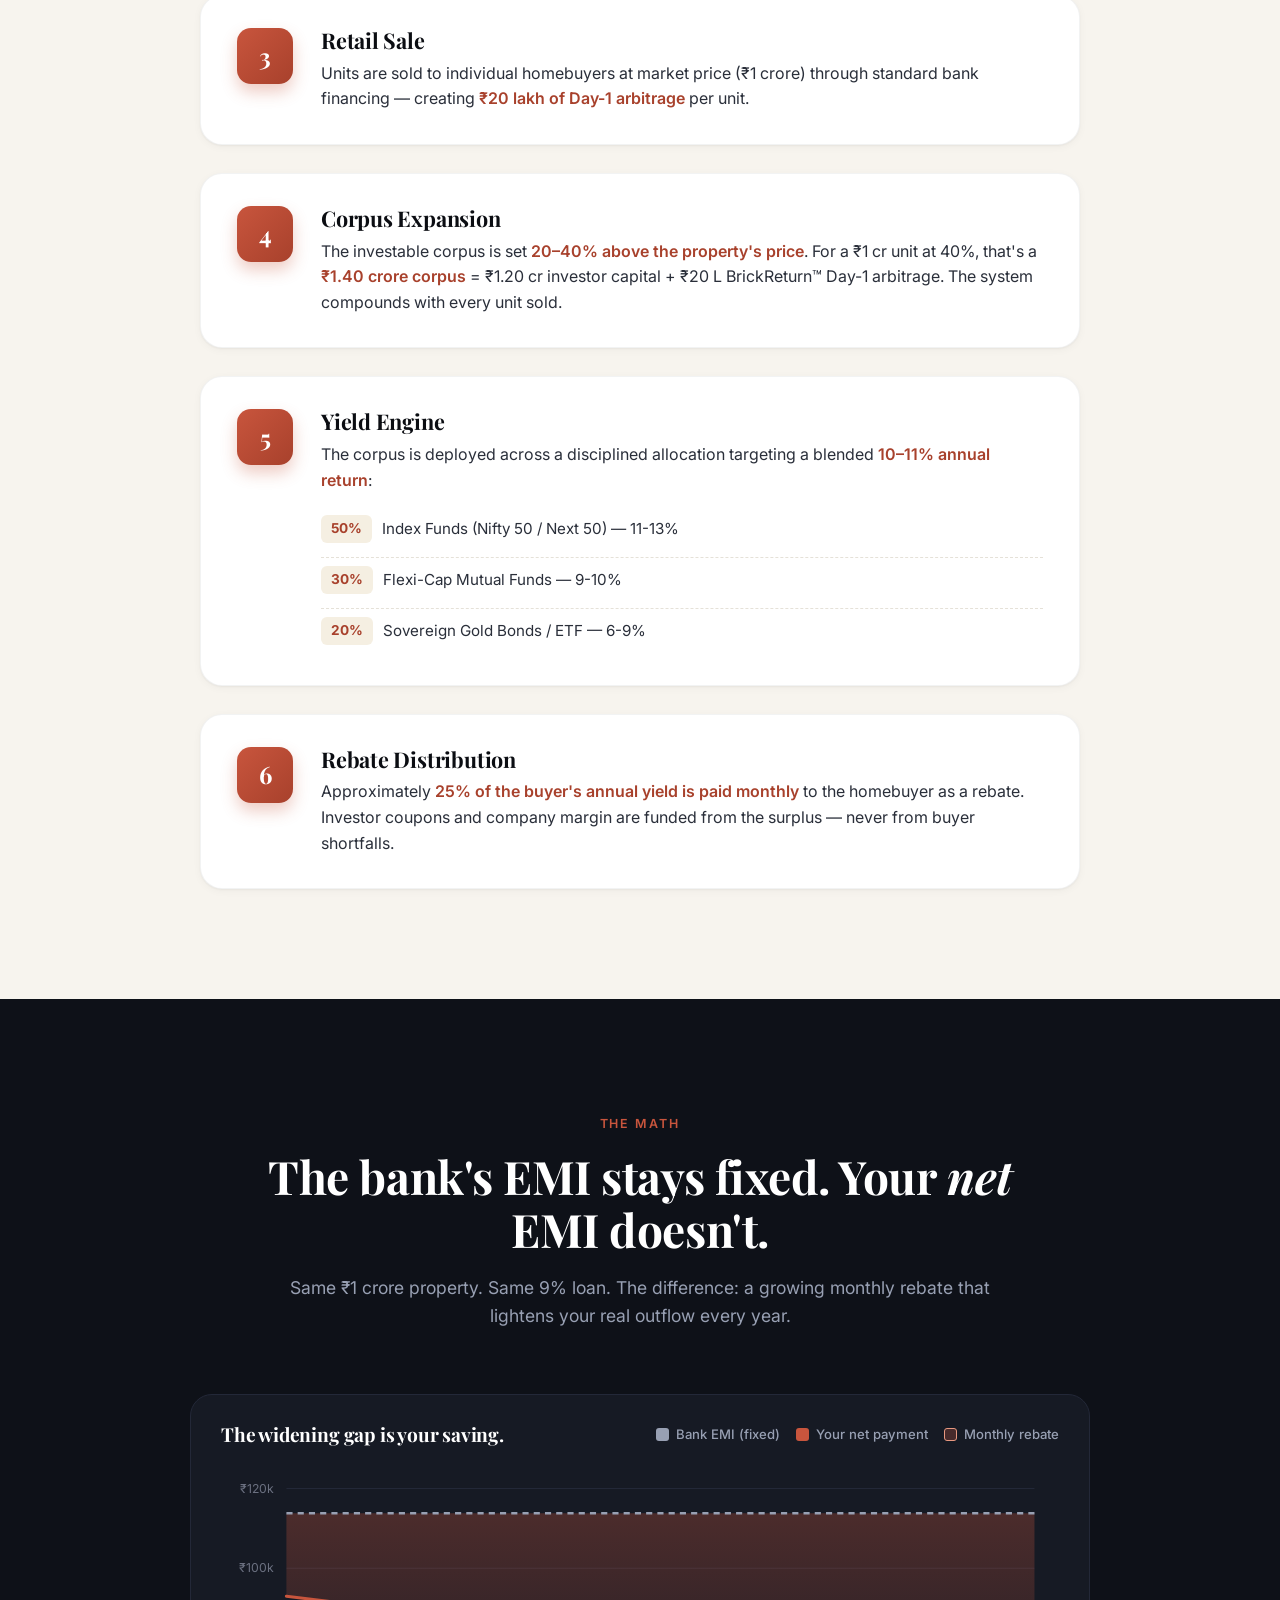
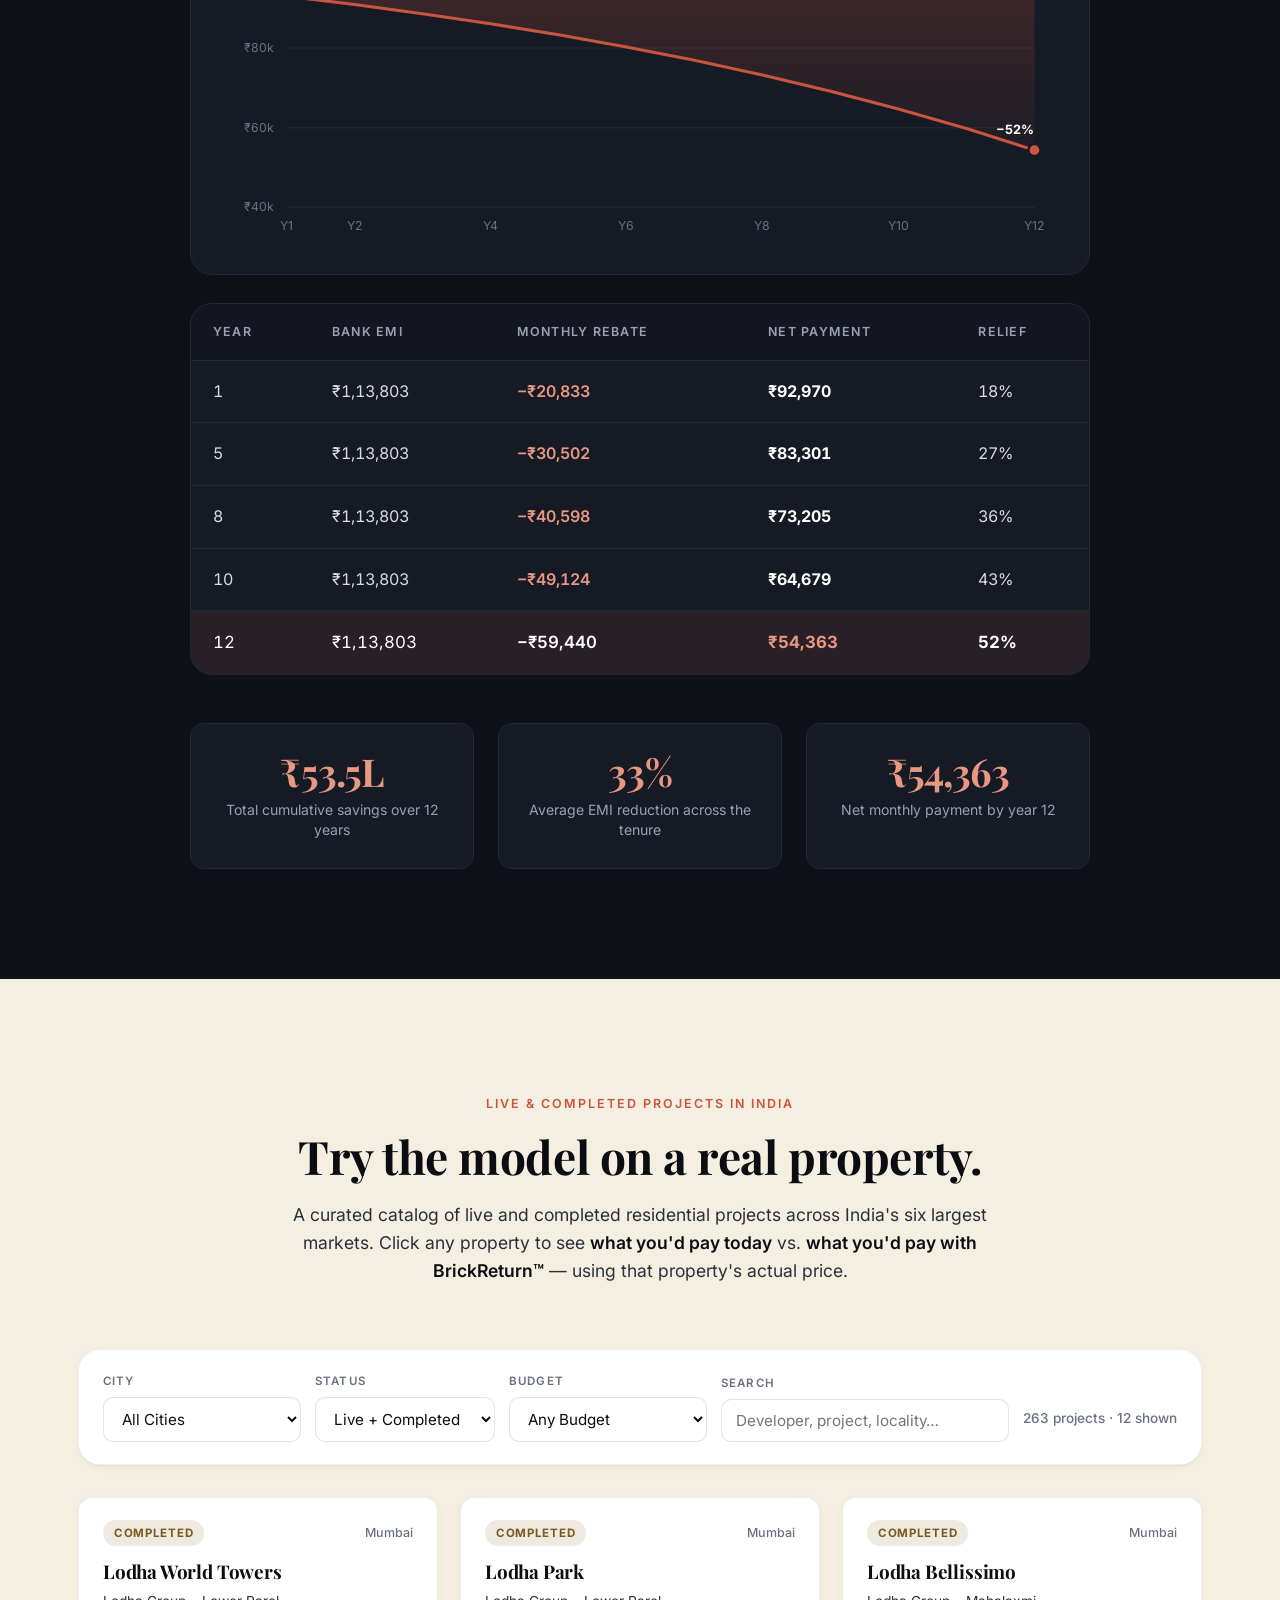
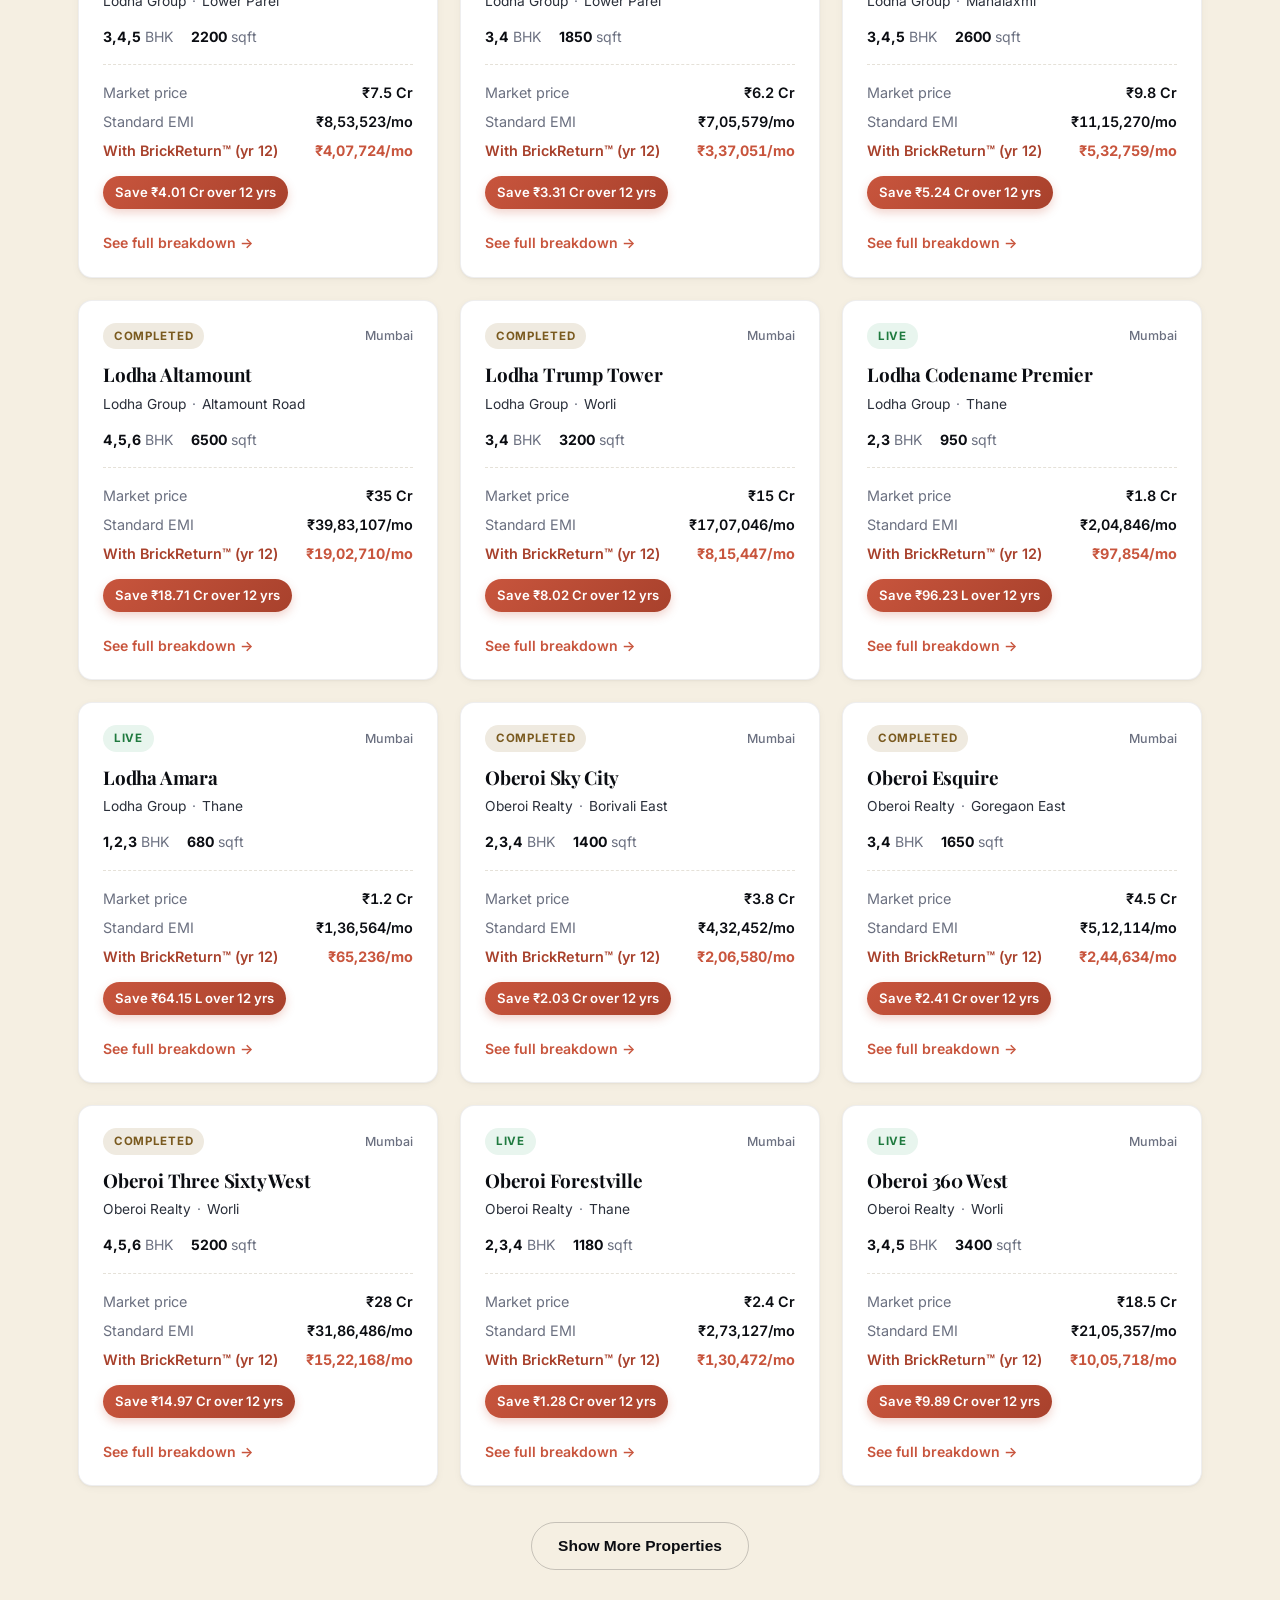
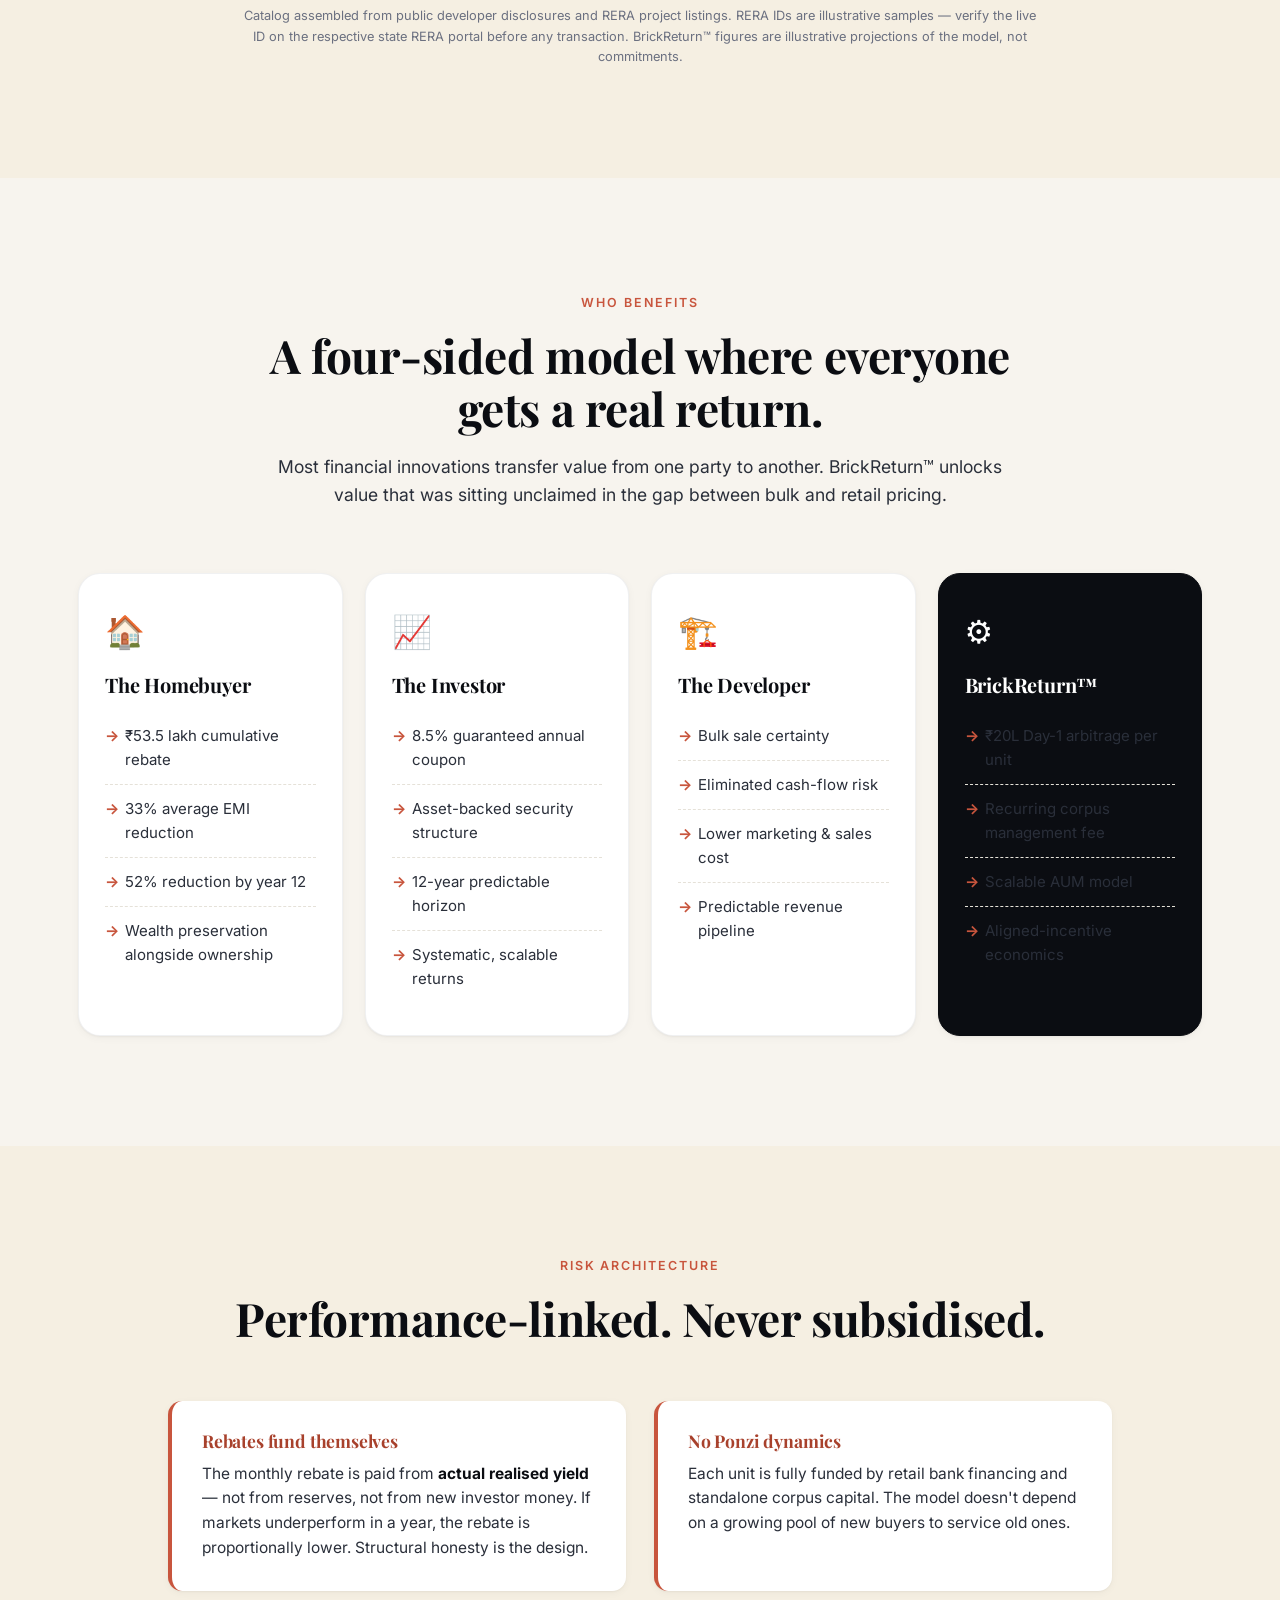
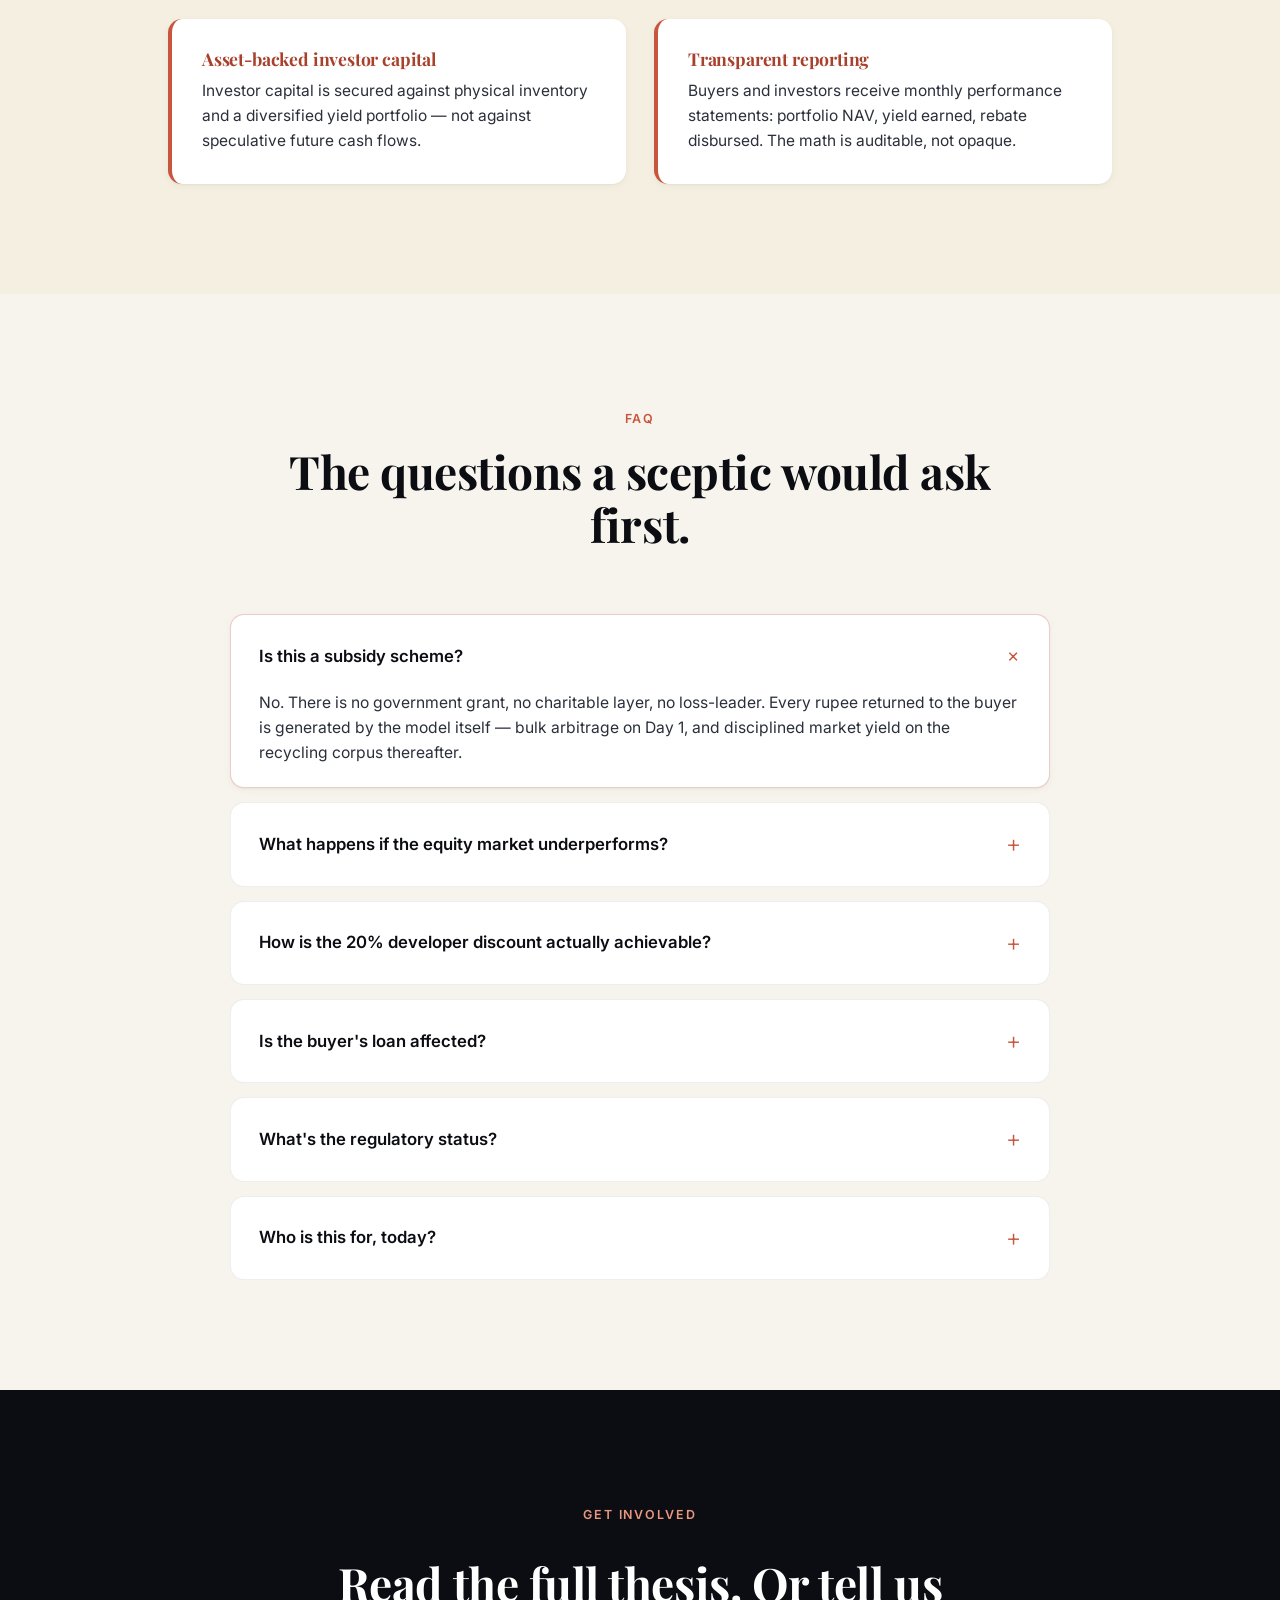
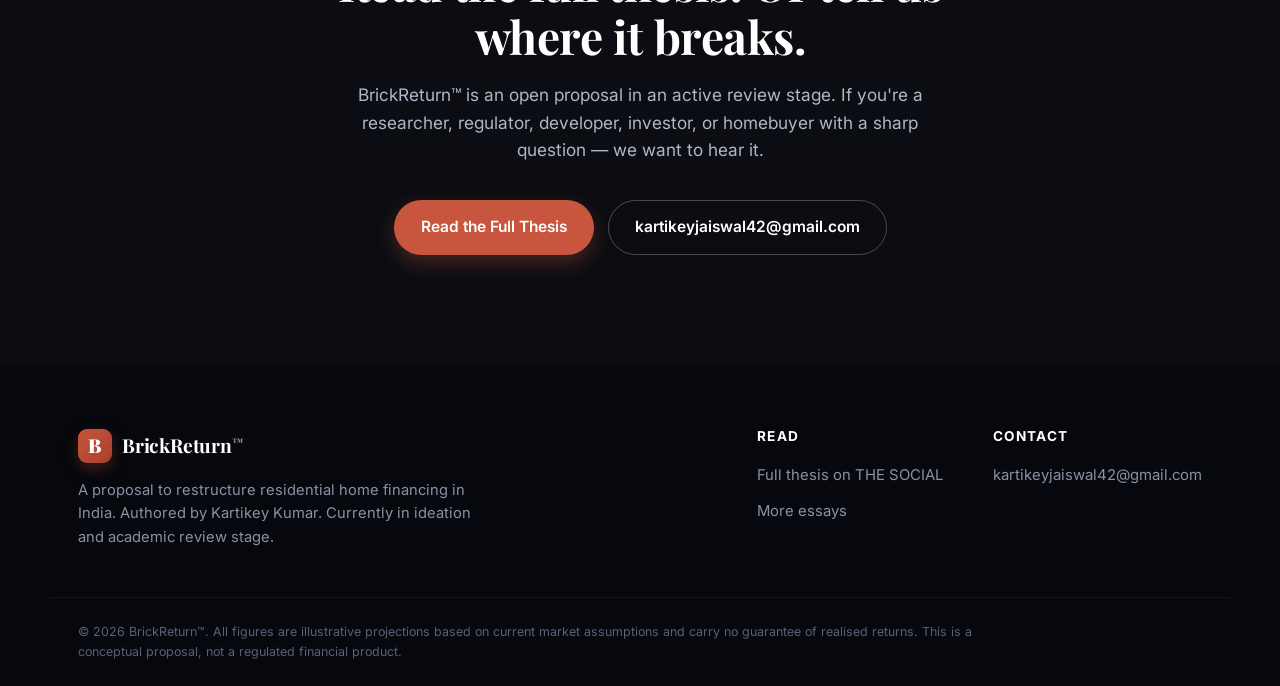
==== commit c74acc72: "Fix how-it-works numbers, frame ₹1.2Cr as example, dark-box contrast - Comparison card: ₹1 Cr home t" ====
--- a/index.html
+++ b/index.html
@@ -132,7 +132,7 @@
         <div class="step-num">1</div>
         <div class="step-body">
           <h3>Corpus Assembly</h3>
-          <p>Investors commit <strong>₹1.2 crore per unit</strong> into the corpus, earning a contractual <strong>8.5% p.a. (CAGR)</strong> paid as a single lump sum at maturity. BrickReturn™ acts as the corpus manager.</p>
+          <p>Investors fund the corpus, which is sized at a <strong>20–40% markup over the property's price</strong> (adjustable). For a ₹1 crore home at the default 40%, that means investors commit <strong>₹1.2 crore</strong>, earning a contractual <strong>8.5% p.a. (CAGR)</strong> paid as a lump sum at maturity. BrickReturn™ manages the corpus.</p>
         </div>
       </li>
       <li class="step">
@@ -153,7 +153,7 @@
         <div class="step-num">4</div>
         <div class="step-body">
           <h3>Corpus Expansion</h3>
-          <p>Investor capital (₹1.2 cr) plus BrickReturn™'s ₹20 L Day-1 arbitrage form a <strong>₹1.40 crore investable corpus</strong> per transaction. The system compounds with every unit sold.</p>
+          <p>The investable corpus is set <strong>20–40% above the property's price</strong>. For a ₹1 cr unit at 40%, that's a <strong>₹1.40 crore corpus</strong> = ₹1.20 cr investor capital + ₹20 L BrickReturn™ Day-1 arbitrage. The system compounds with every unit sold.</p>
         </div>
       </li>
       <li class="step">
--- a/style.css
+++ b/style.css
@@ -2679,7 +2679,10 @@
 .flow-node-dev { border-left: 4px solid #4a6fa5; }
 .flow-node-dev .flow-tag { background: #e9eff7; color: #2c4670; }
 .flow-node-corpus { border-left: 4px solid var(--ink); background: var(--ink); color: #fff; }
-.flow-node-corpus h4, .flow-node-corpus p { color: #fff; }
+/* higher specificity (.x.y) so these win over the generic .flow-node p/h4 below */
+.flow-node-corpus.flow-node h4 { color: #fff; }
+.flow-node-corpus.flow-node p { color: rgba(255,255,255,.86); }
+.flow-node-corpus.flow-node p strong { color: #fff; }
 .flow-node-corpus .flow-tag { background: rgba(255,255,255,.15); color: var(--brick-soft); }
 .flow-node-corpus .flow-amount { color: var(--brick-soft); }
 .flow-node-buyer { border-left: 4px solid #2f8a4d; }
